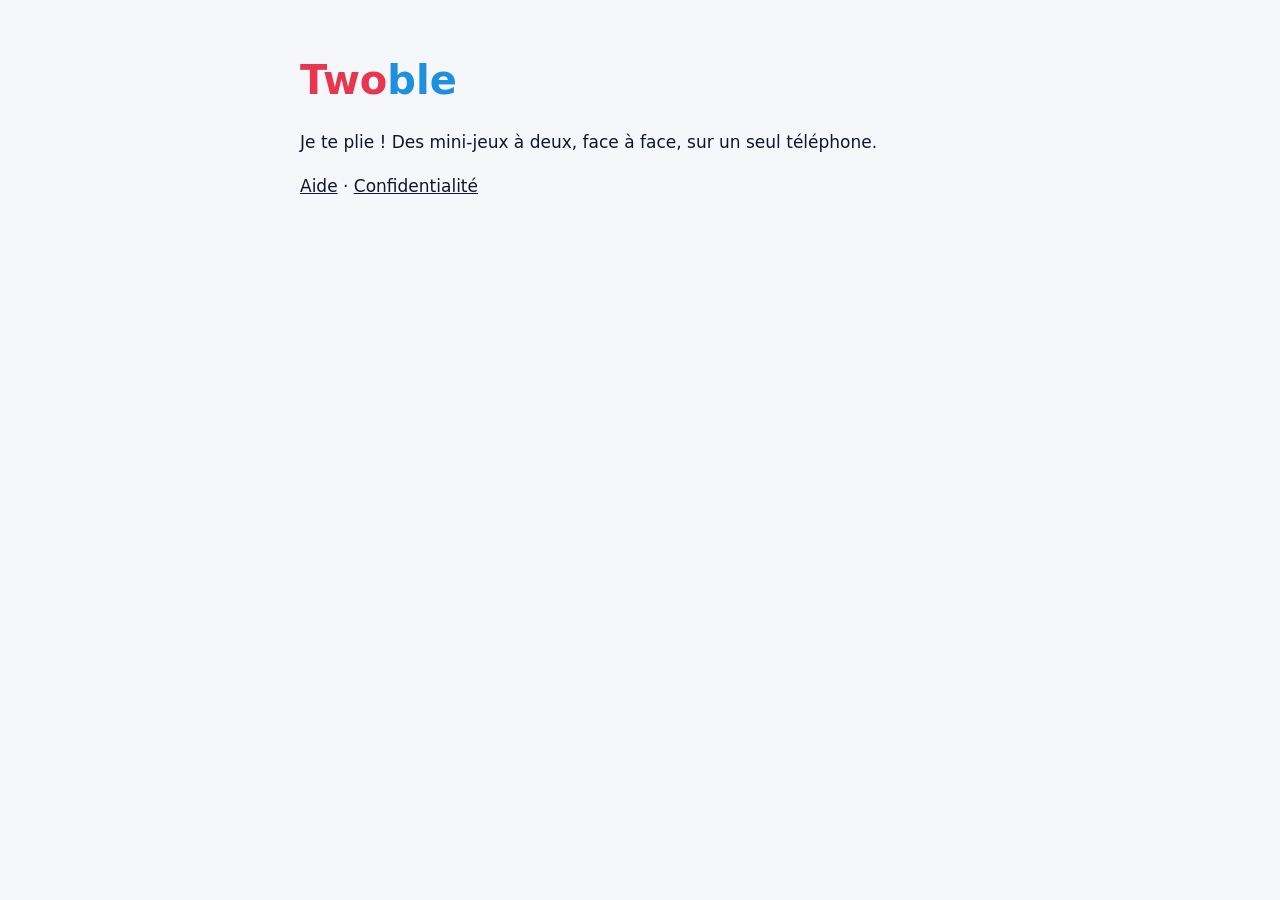
==== index.html @ 7fc754c8 "Pages publiques de Twoble : aide et confidentialité" ====
<!doctype html>
<html lang="fr">
<head>
<meta charset="utf-8">
<meta name="viewport" content="width=device-width, initial-scale=1">
<title>Twoble</title>
<style>
  :root { color-scheme: light dark; --bg: #f6f7fb; --fg: #10172c; --red: #e8364f; --cyan: #1f8fe0; }
  @media (prefers-color-scheme: dark) { :root { --bg: #0b1733; --fg: #eef3ff; --red: #ff4d6d; --cyan: #38c6ff; } }
  body { margin: 0; background: var(--bg); color: var(--fg); font: 17px/1.6 -apple-system, system-ui, sans-serif; }
  main { max-width: 680px; margin: 0 auto; padding: 48px 16px; }
  h1 { font-size: 40px; margin: 0; } h1 span:first-child { color: var(--red); } h1 span:last-child { color: var(--cyan); }
  a { color: inherit; }
</style>
</head>
<body>
<main>
  <h1><span>Two</span><span>ble</span></h1>
  <p>Je te plie ! Des mini-jeux à deux, face à face, sur un seul téléphone.</p>
  <p><a href="support.html">Aide</a> · <a href="privacy.html">Confidentialité</a></p>
</main>
</body>
</html>
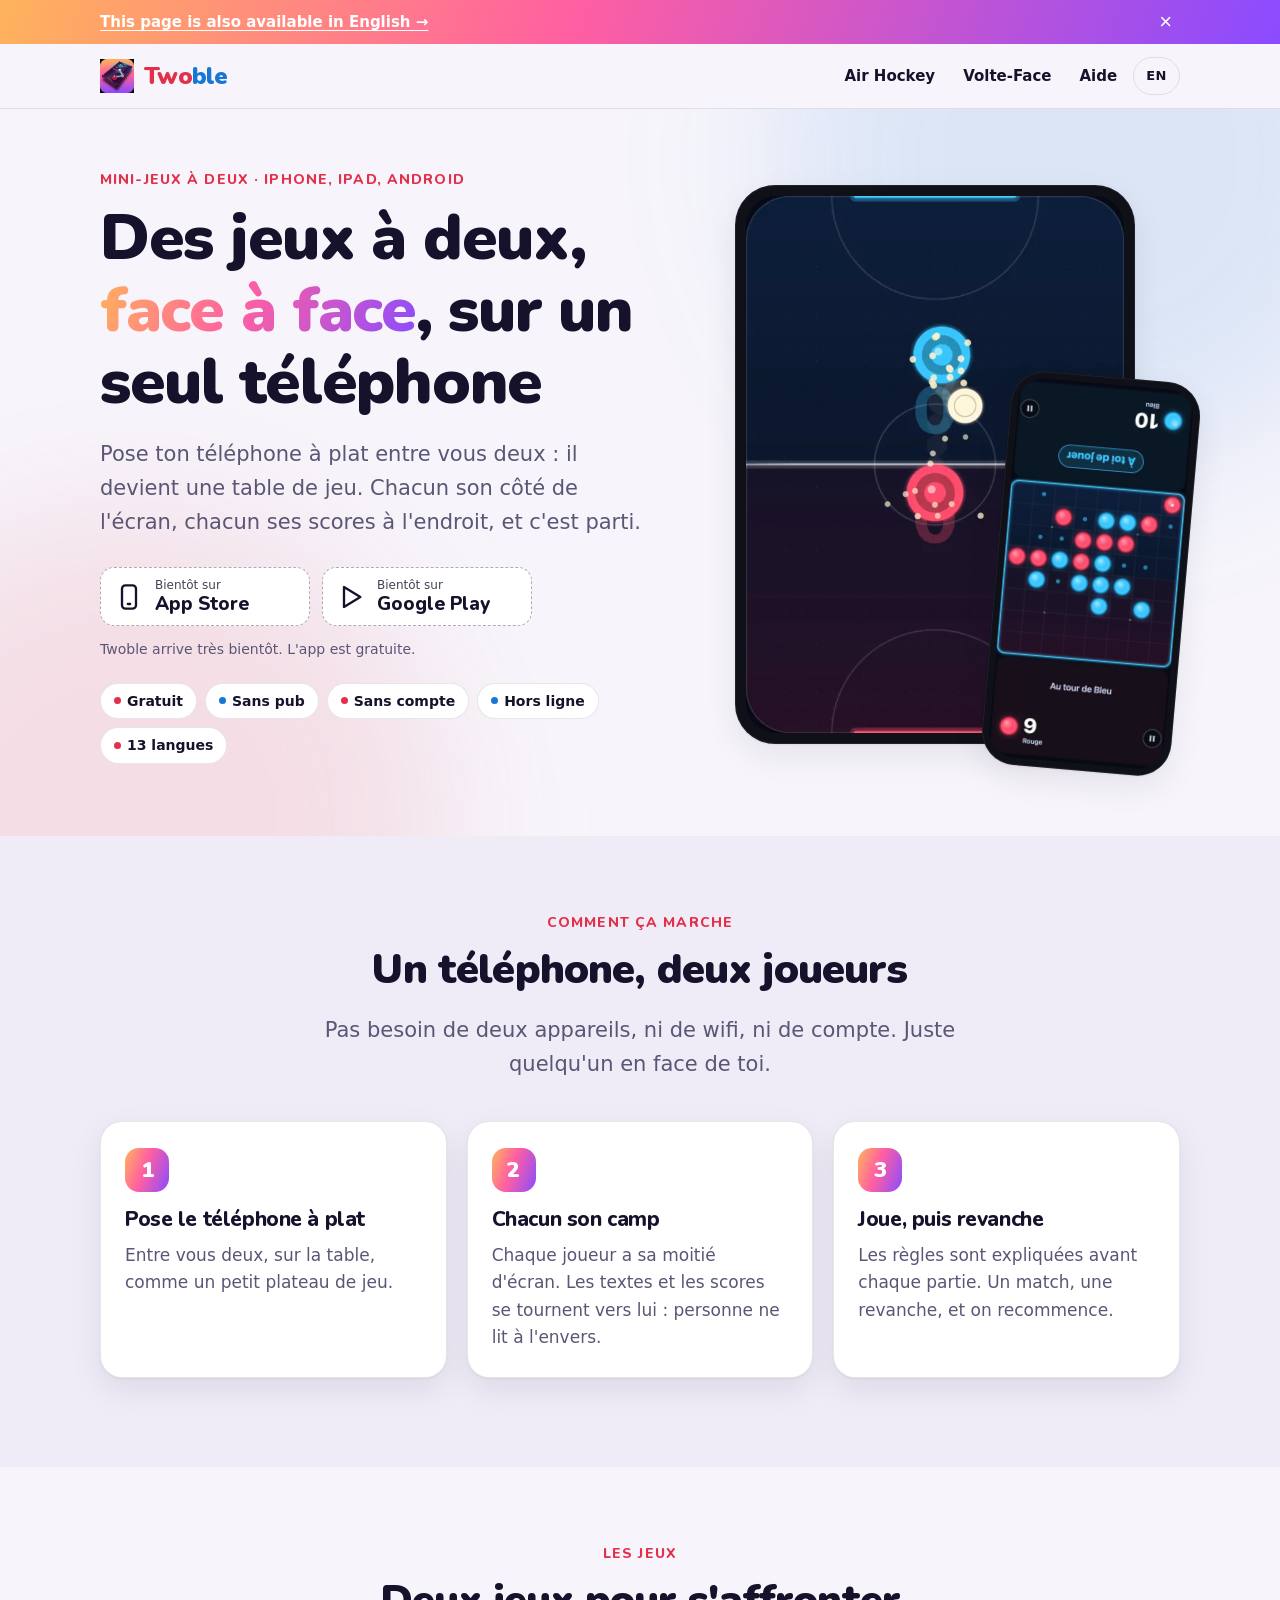
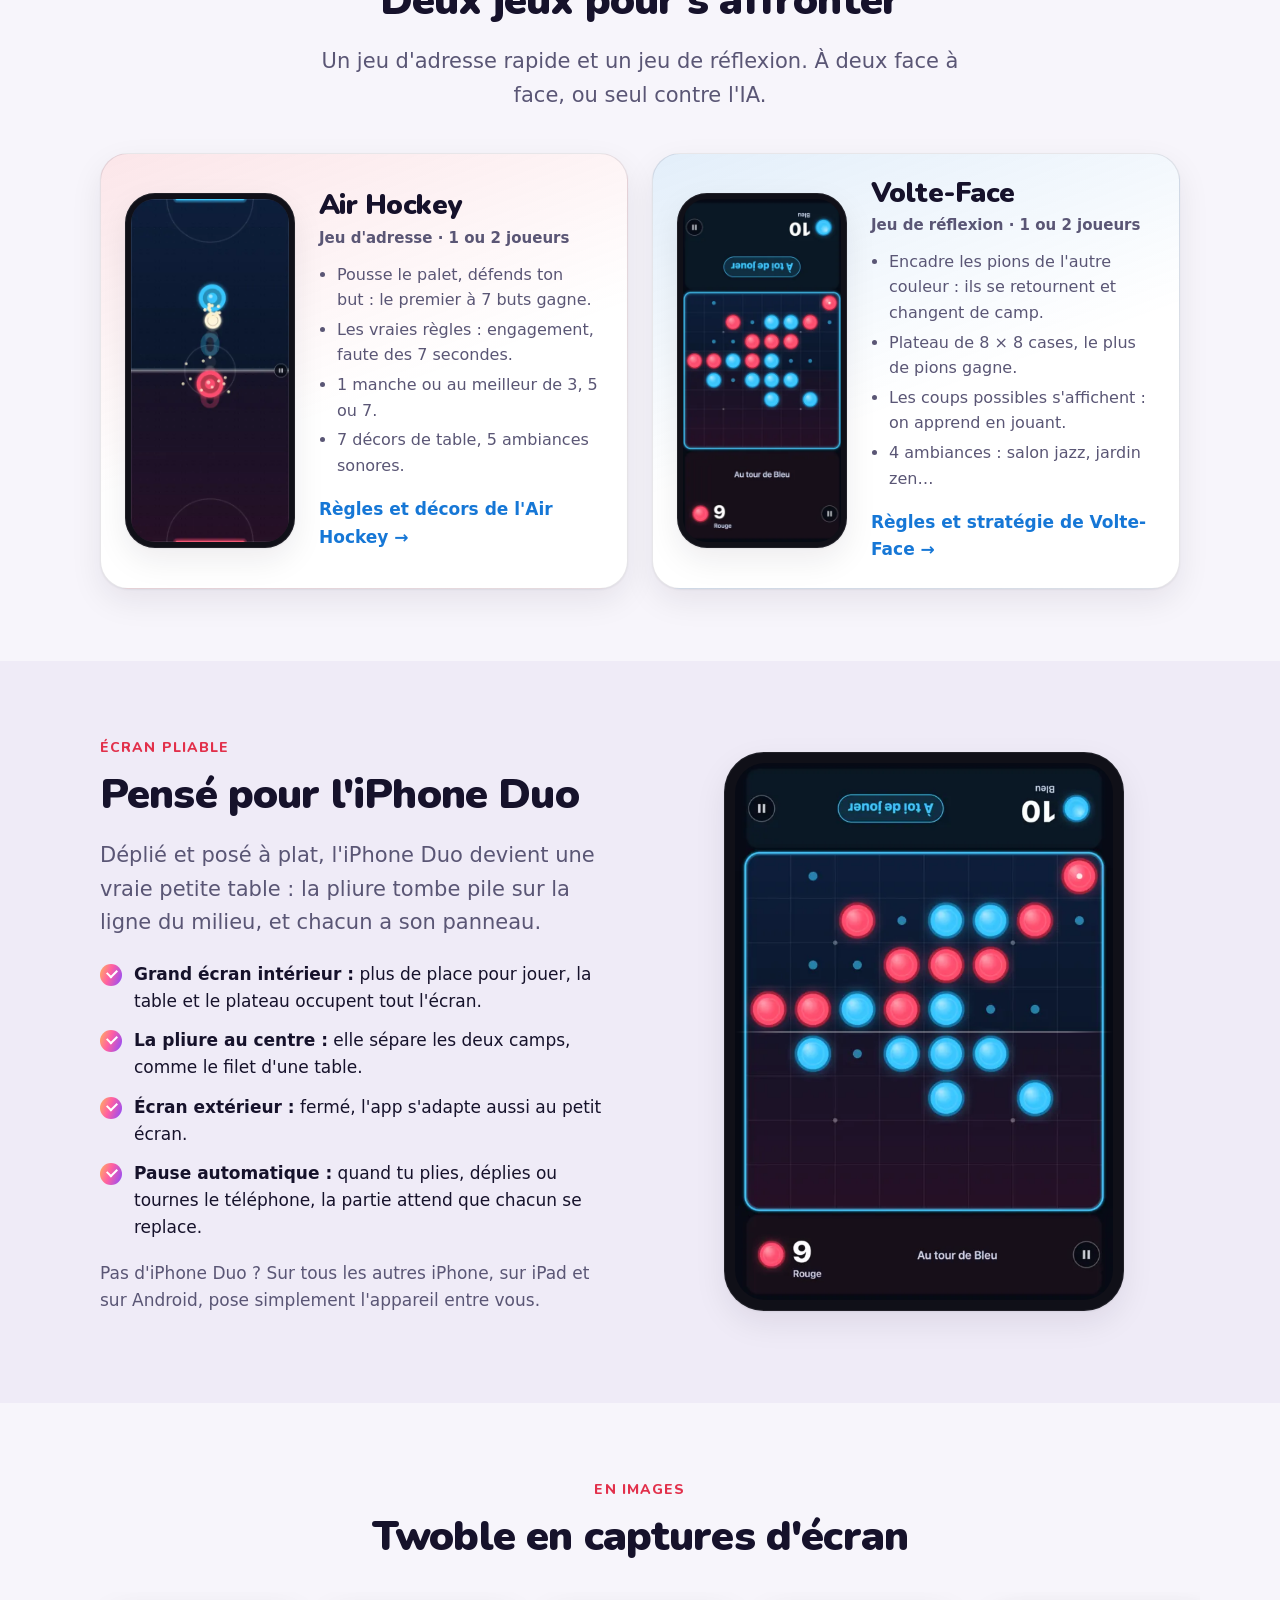
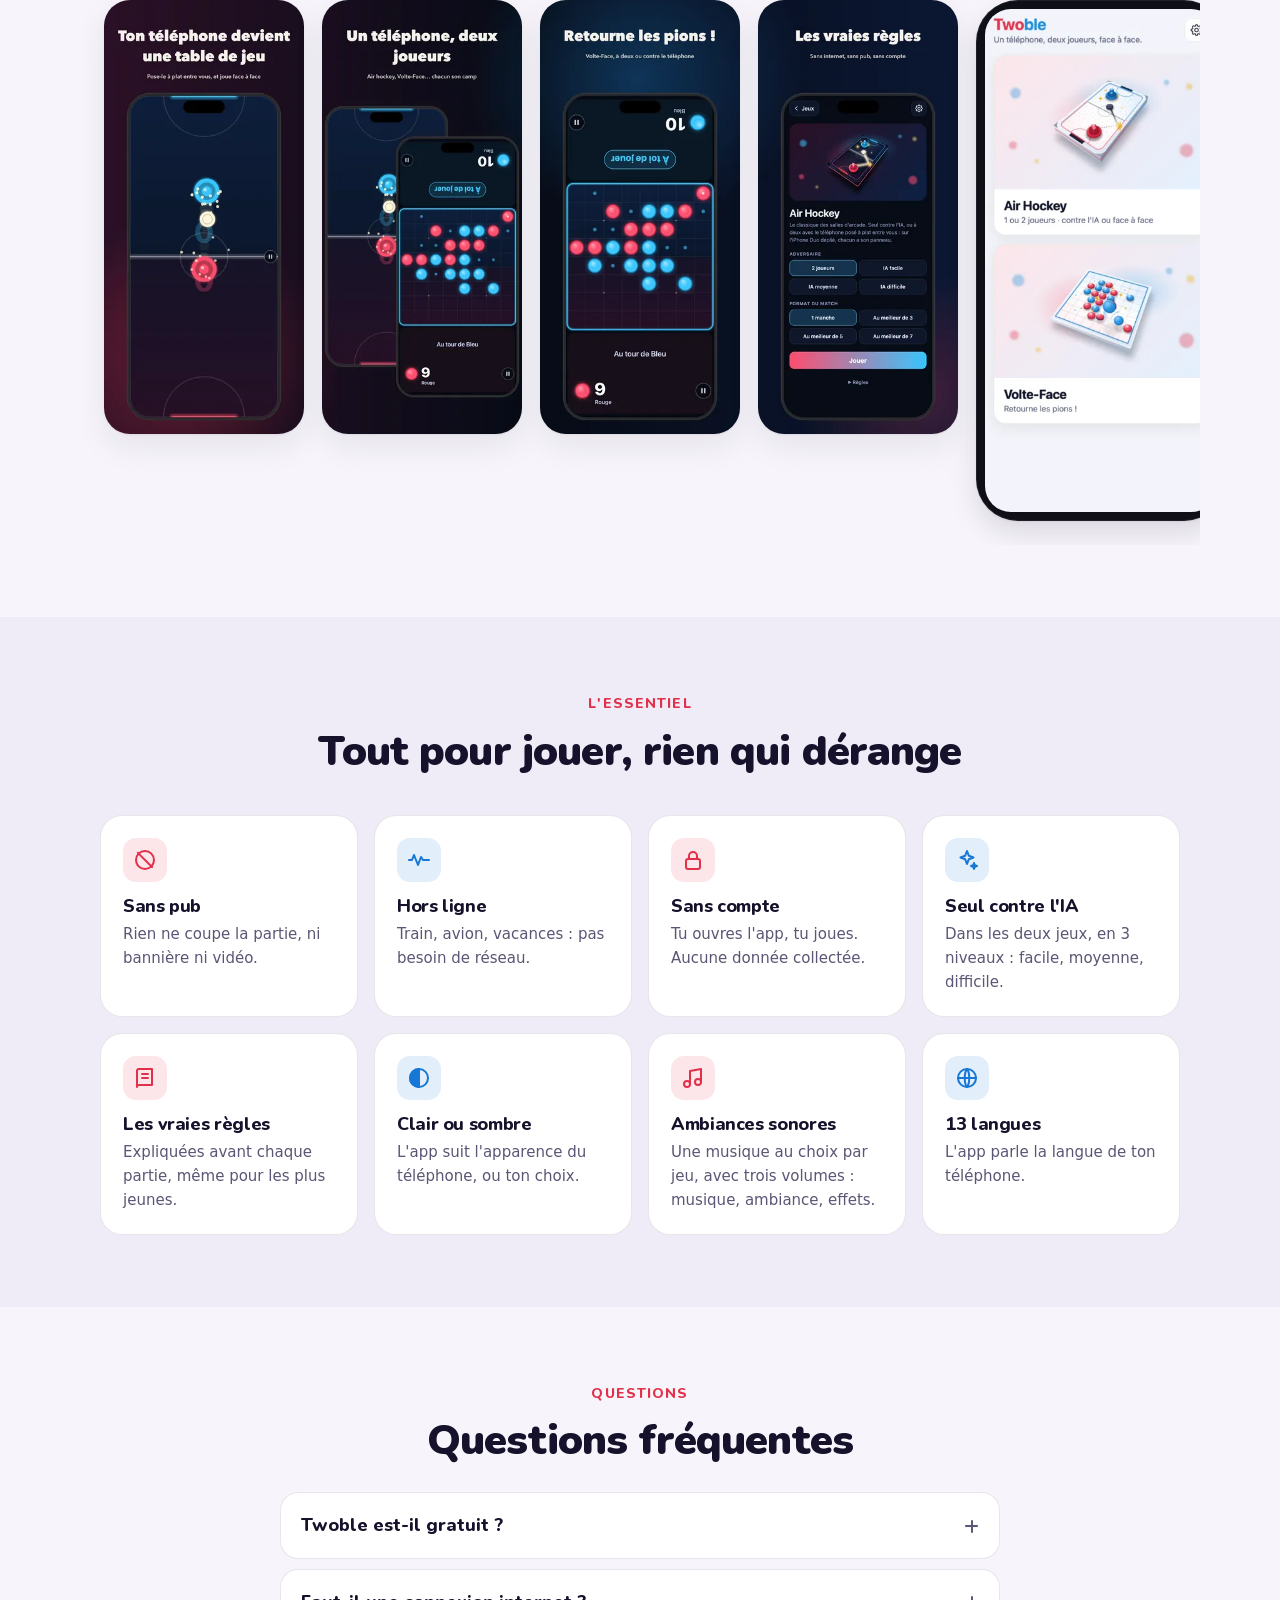
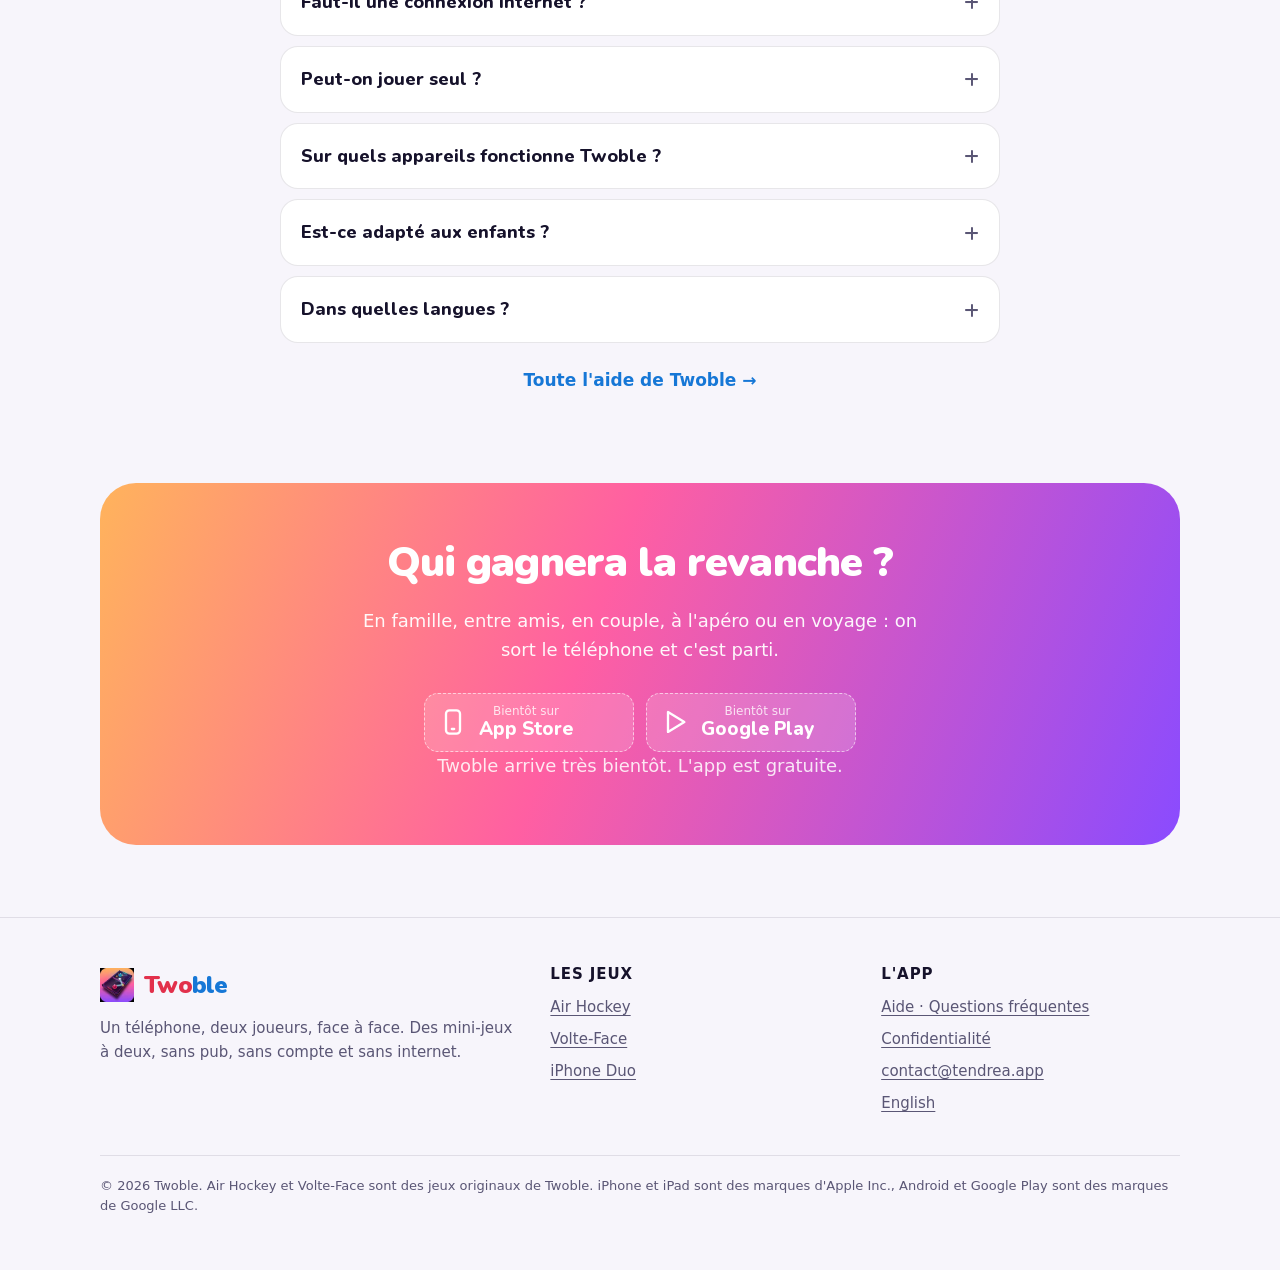
==== commit 0d8c4d0e: "Nouveau site Twoble : pages des jeux, captures, version anglaise, SEO - Accueil refait : présentatio" ====
--- a/index.html
+++ b/index.html
@@ -2,22 +2,238 @@
 <html lang="fr">
 <head>
 <meta charset="utf-8">
-<meta name="viewport" content="width=device-width, initial-scale=1">
-<title>Twoble</title>
-<style>
-  :root { color-scheme: light dark; --bg: #f6f7fb; --fg: #10172c; --red: #e8364f; --cyan: #1f8fe0; }
-  @media (prefers-color-scheme: dark) { :root { --bg: #0b1733; --fg: #eef3ff; --red: #ff4d6d; --cyan: #38c6ff; } }
-  body { margin: 0; background: var(--bg); color: var(--fg); font: 17px/1.6 -apple-system, system-ui, sans-serif; }
-  main { max-width: 680px; margin: 0 auto; padding: 48px 16px; }
-  h1 { font-size: 40px; margin: 0; } h1 span:first-child { color: var(--red); } h1 span:last-child { color: var(--cyan); }
-  a { color: inherit; }
-</style>
+<meta name="viewport" content="width=device-width, initial-scale=1, viewport-fit=cover">
+<title>Twoble : jeux à 2 joueurs sur un seul téléphone, face à face</title>
+<meta name="description" content="Ton téléphone devient une table de jeu : air hockey et Volte-Face, à deux face à face ou contre l'IA. Gratuit, sans pub, sans compte, hors ligne.">
+<link rel="canonical" href="https://me.bseb.it/twoble/">
+<link rel="alternate" hreflang="fr" href="https://me.bseb.it/twoble/">
+<link rel="alternate" hreflang="en" href="https://me.bseb.it/twoble/en/">
+<link rel="alternate" hreflang="x-default" href="https://me.bseb.it/twoble/en/">
+<meta name="robots" content="index, follow, max-image-preview:large">
+<meta name="theme-color" content="#f7f5fb" media="(prefers-color-scheme: light)">
+<meta name="theme-color" content="#090c1a" media="(prefers-color-scheme: dark)">
+<meta name="color-scheme" content="light dark">
+<meta name="apple-itunes-app" content="app-id=6828599340">
+<meta property="og:type" content="website">
+<meta property="og:site_name" content="Twoble">
+<meta property="og:title" content="Twoble : jeux à 2 joueurs sur un seul téléphone, face à face">
+<meta property="og:description" content="Ton téléphone devient une table de jeu : air hockey et Volte-Face, à deux face à face ou contre l'IA. Gratuit, sans pub, sans compte, hors ligne.">
+<meta property="og:url" content="https://me.bseb.it/twoble/">
+<meta property="og:image" content="https://me.bseb.it/twoble/assets/img/og-fr.jpg">
+<meta property="og:image:width" content="1200">
+<meta property="og:image:height" content="630">
+<meta property="og:image:alt" content="Twoble : jeux à deux, face à face, sur un seul téléphone">
+<meta property="og:locale" content="fr_FR">
+<meta property="og:locale:alternate" content="en_US">
+<meta name="twitter:card" content="summary_large_image">
+<link rel="icon" type="image/png" sizes="32x32" href="favicon.png">
+<link rel="icon" type="image/png" sizes="48x48" href="favicon-48.png">
+<link rel="apple-touch-icon" href="apple-touch-icon.png">
+<link rel="preload" href="assets/fonts/nunito-latin.woff2" as="font" type="font/woff2" crossorigin>
+<link rel="stylesheet" href="assets/site.css?v=2026-10-30">
+<script type="application/ld+json">{"@context":"https://schema.org","@graph":[{"@type":"WebSite","@id":"https://me.bseb.it/twoble/#website","name":"Twoble","url":"https://me.bseb.it/twoble/","inLanguage":["fr","en"]},{"@type":"WebPage","@id":"https://me.bseb.it/twoble/#webpage","url":"https://me.bseb.it/twoble/","name":"Twoble : jeux à 2 joueurs sur un seul téléphone, face à face","description":"Ton téléphone devient une table de jeu : air hockey et Volte-Face, à deux face à face ou contre l'IA. Gratuit, sans pub, sans compte, hors ligne.","inLanguage":"fr","isPartOf":{"@id":"https://me.bseb.it/twoble/#website"},"primaryImageOfPage":"https://me.bseb.it/twoble/assets/img/og-fr.jpg","dateModified":"2026-10-30"},{"@type":"MobileApplication","@id":"https://me.bseb.it/twoble/#app","name":"Twoble","alternateName":"Twoble : Je te plie","description":"Ton téléphone devient une table de jeu : air hockey et Volte-Face, à deux face à face ou contre l'IA. Gratuit, sans pub, sans compte, hors ligne.","url":"https://me.bseb.it/twoble/","image":"https://me.bseb.it/twoble/assets/img/og-fr.jpg","screenshot":["https://me.bseb.it/twoble/assets/img/fr-store-01-table-640.webp","https://me.bseb.it/twoble/assets/img/fr-store-02-deux-jeux-640.webp","https://me.bseb.it/twoble/assets/img/fr-store-03-volte-face-640.webp","https://me.bseb.it/twoble/assets/img/fr-store-04-regles-640.webp"],"applicationCategory":"GameApplication","applicationSubCategory":"Jeux de société, jeux à deux","operatingSystem":"iOS 15+, iPadOS 15+, Android 7+","inLanguage":["fr","en","es","pt-BR","de","it","nl","pl","tr","ja","ko","zh-Hans","zh-Hant"],"contentRating":"4+","isAccessibleForFree":true,"offers":{"@type":"Offer","price":"0","priceCurrency":"EUR"}},{"@type":"FAQPage","mainEntity":[{"@type":"Question","name":"Twoble est-il gratuit ?","acceptedAnswer":{"@type":"Answer","text":"Oui. Twoble est gratuit et sans publicité. Aucun compte n'est demandé."}},{"@type":"Question","name":"Faut-il une connexion internet ?","acceptedAnswer":{"@type":"Answer","text":"Non. Les deux jeux fonctionnent entièrement hors ligne : dans le train, en avion, en vacances ou au fond du jardin."}},{"@type":"Question","name":"Peut-on jouer seul ?","acceptedAnswer":{"@type":"Answer","text":"Oui. Air Hockey et Volte-Face se jouent aussi contre l'IA, avec trois niveaux : facile, moyenne et difficile."}},{"@type":"Question","name":"Sur quels appareils fonctionne Twoble ?","acceptedAnswer":{"@type":"Answer","text":"Sur iPhone et iPad (iOS 15 ou plus récent) et sur Android (Android 7 ou plus récent). L'app est optimisée pour l'iPhone Duo et les téléphones pliables."}},{"@type":"Question","name":"Est-ce adapté aux enfants ?","acceptedAnswer":{"@type":"Answer","text":"Oui. L'app est classée 4+, sans pub et sans collecte de données. Les règles sont expliquées simplement avant chaque partie, et les coups possibles s'affichent dans Volte-Face."}},{"@type":"Question","name":"Dans quelles langues ?","acceptedAnswer":{"@type":"Answer","text":"En 13 langues : français, anglais, espagnol, portugais (Brésil), allemand, italien, néerlandais, polonais, turc, japonais, coréen, chinois simplifié et chinois traditionnel. L'app suit la langue du téléphone."}}]}]}</script>
 </head>
 <body>
-<main>
-  <h1><span>Two</span><span>ble</span></h1>
-  <p>Je te plie ! Des mini-jeux à deux, face à face, sur un seul téléphone.</p>
-  <p><a href="support.html">Aide</a> · <a href="privacy.html">Confidentialité</a></p>
+<a class="skip" href="#main">Aller au contenu</a>
+<div class="lang-hint" id="lang-hint" lang="en"><div class="wrap"><a href="en/" hreflang="en">This page is also available in English →</a><button type="button" aria-label="Fermer">×</button></div></div>
+<header class="site-header">
+  <div class="wrap">
+    <a class="logo" href="./" aria-label="Accueil Twoble"><img src="assets/img/icon-96.webp" width="34" height="34" alt=""><span class="wordmark"><span>Two</span><span>ble</span></span></a>
+    <nav class="nav" aria-label="Navigation principale">
+      <a href="air-hockey.html">Air Hockey</a>
+      <a href="volte-face.html">Volte-Face</a>
+      <a class="hide-sm" href="support.html">Aide</a>
+      <a class="lang" href="en/" hreflang="en" lang="en" title="English">EN</a>
+    </nav>
+  </div>
+</header>
+<main id="main">
+
+<section class="hero">
+  <div class="wrap">
+    <div>
+      <span class="eyebrow">Mini-jeux à deux · iPhone, iPad, Android</span>
+      <h1>Des jeux à deux, <em>face à face</em>, sur un seul téléphone</h1>
+      <p class="lead">Pose ton téléphone à plat entre vous deux : il devient une table de jeu. Chacun son côté de l'écran, chacun ses scores à l'endroit, et c'est parti.</p>
+      <div class="stores"><span class="store soon"><svg viewBox="0 0 24 24" fill="none" stroke="currentColor" stroke-width="2" stroke-linecap="round" stroke-linejoin="round" aria-hidden="true"><rect x="6" y="2" width="12" height="20" rx="3"/><path d="M11 18h2"/></svg><span><small>Bientôt sur</small><strong>App Store</strong></span></span><span class="store soon"><svg viewBox="0 0 24 24" fill="none" stroke="currentColor" stroke-width="2" stroke-linecap="round" stroke-linejoin="round" aria-hidden="true"><path d="M6 3.5v17l14-8.5z"/></svg><span><small>Bientôt sur</small><strong>Google Play</strong></span></span></div><p class="store-note">Twoble arrive très bientôt. L'app est gratuite.</p>
+      <ul class="chips" aria-label="En bref">
+        <li>Gratuit</li><li>Sans pub</li><li>Sans compte</li><li>Hors ligne</li><li>13 langues</li>
+      </ul>
+    </div>
+    <div class="devices">
+      <div class="duo"><img src="assets/img/fr-duo-02-air-hockey-560.webp" srcset="assets/img/fr-duo-02-air-hockey-560.webp 560w, assets/img/fr-duo-02-air-hockey-1120.webp 1120w" sizes="(max-width: 900px) 78vw, 400px" width="560" height="796" alt="Partie d'air hockey sur un iPhone Duo déplié : le maillet rouge en bas, le bleu en haut, la pliure au milieu de la table" fetchpriority="high" decoding="async"></div>
+      <div class="phone "><img src="assets/img/fr-vf-play-dark-360.webp" srcset="assets/img/fr-vf-play-dark-360.webp 360w, assets/img/fr-vf-play-dark-720.webp 720w" sizes="190px" width="360" height="780" alt="Partie de Volte-Face en cours sur un téléphone : pions rouges et bleus sur un plateau de 8 × 8 cases" fetchpriority="high" decoding="async"></div>
+    </div>
+  </div>
+</section>
+
+<section class="band" id="comment-jouer">
+  <div class="wrap center">
+    <span class="eyebrow">Comment ça marche</span>
+    <h2>Un téléphone, deux joueurs</h2>
+    <p class="lead">Pas besoin de deux appareils, ni de wifi, ni de compte. Juste quelqu'un en face de toi.</p>
+    <ol class="steps" style="text-align:left">
+      <li><h3>Pose le téléphone à plat</h3><p>Entre vous deux, sur la table, comme un petit plateau de jeu.</p></li>
+      <li><h3>Chacun son camp</h3><p>Chaque joueur a sa moitié d'écran. Les textes et les scores se tournent vers lui : personne ne lit à l'envers.</p></li>
+      <li><h3>Joue, puis revanche</h3><p>Les règles sont expliquées avant chaque partie. Un match, une revanche, et on recommence.</p></li>
+    </ol>
+  </div>
+</section>
+
+<section id="jeux">
+  <div class="wrap">
+    <div class="center">
+      <span class="eyebrow">Les jeux</span>
+      <h2>Deux jeux pour s'affronter</h2>
+      <p class="lead">Un jeu d'adresse rapide et un jeu de réflexion. À deux face à face, ou seul contre l'IA.</p>
+    </div>
+    <div class="games">
+      <article class="game red">
+        <div class="phone "><img src="assets/img/ah-neon-360.webp" srcset="assets/img/ah-neon-360.webp 360w, assets/img/ah-neon-720.webp 720w" sizes="170px" width="360" height="780" alt="Table d'air hockey au décor Néon, en pleine partie" loading="lazy" decoding="async"></div>
+        <div>
+          <h3>Air Hockey</h3>
+          <p class="tag">Jeu d'adresse · 1 ou 2 joueurs</p>
+          <ul>
+            <li>Pousse le palet, défends ton but : le premier à 7 buts gagne.</li>
+            <li>Les vraies règles : engagement, faute des 7 secondes.</li>
+            <li>1 manche ou au meilleur de 3, 5 ou 7.</li>
+            <li>7 décors de table, 5 ambiances sonores.</li>
+          </ul>
+          <a class="more" href="air-hockey.html">Règles et décors de l'Air Hockey</a>
+        </div>
+      </article>
+      <article class="game blue">
+        <div class="phone "><img src="assets/img/fr-vf-play-dark-360.webp" srcset="assets/img/fr-vf-play-dark-360.webp 360w, assets/img/fr-vf-play-dark-720.webp 720w" sizes="170px" width="360" height="780" alt="Plateau de Volte-Face en milieu de partie" loading="lazy" decoding="async"></div>
+        <div>
+          <h3>Volte-Face</h3>
+          <p class="tag">Jeu de réflexion · 1 ou 2 joueurs</p>
+          <ul>
+            <li>Encadre les pions de l'autre couleur : ils se retournent et changent de camp.</li>
+            <li>Plateau de 8 × 8 cases, le plus de pions gagne.</li>
+            <li>Les coups possibles s'affichent : on apprend en jouant.</li>
+            <li>4 ambiances : salon jazz, jardin zen…</li>
+          </ul>
+          <a class="more" href="volte-face.html">Règles et stratégie de Volte-Face</a>
+        </div>
+      </article>
+    </div>
+  </div>
+</section>
+
+<section class="band" id="iphone-duo">
+  <div class="wrap split">
+    <div>
+      <span class="eyebrow">Écran pliable</span>
+      <h2>Pensé pour l'iPhone Duo</h2>
+      <p class="lead">Déplié et posé à plat, l'iPhone Duo devient une vraie petite table : la pliure tombe pile sur la ligne du milieu, et chacun a son panneau.</p>
+      <ul class="checks">
+        <li><b>Grand écran intérieur :</b> plus de place pour jouer, la table et le plateau occupent tout l'écran.</li>
+        <li><b>La pliure au centre :</b> elle sépare les deux camps, comme le filet d'une table.</li>
+        <li><b>Écran extérieur :</b> fermé, l'app s'adapte aussi au petit écran.</li>
+        <li><b>Pause automatique :</b> quand tu plies, déplies ou tournes le téléphone, la partie attend que chacun se replace.</li>
+      </ul>
+      <p class="muted" style="margin-top:18px">Pas d'iPhone Duo ? Sur tous les autres iPhone, sur iPad et sur Android, pose simplement l'appareil entre vous.</p>
+    </div>
+    <div class="pair" style="align-items:center">
+      <div class="duo"><img src="assets/img/fr-duo-03-volte-face-560.webp" srcset="assets/img/fr-duo-03-volte-face-560.webp 560w, assets/img/fr-duo-03-volte-face-1120.webp 1120w" sizes="(max-width: 900px) 70vw, 400px" width="560" height="796" alt="Volte-Face sur l'écran intérieur de l'iPhone Duo : un panneau par joueur" loading="lazy" decoding="async"></div>
+    </div>
+  </div>
+</section>
+
+<section id="captures">
+  <div class="wrap center">
+    <span class="eyebrow">En images</span>
+    <h2>Twoble en captures d'écran</h2>
+  </div>
+  <div class="gallery" tabindex="0" aria-label="Captures d'écran de Twoble">
+    <figure><img src="assets/img/fr-store-01-table-320.webp" srcset="assets/img/fr-store-01-table-320.webp 320w, assets/img/fr-store-01-table-640.webp 640w" sizes="240px" width="320" height="694" alt="Ton téléphone devient une table de jeu : partie d'air hockey" loading="lazy" decoding="async"></figure>
+    <figure><img src="assets/img/fr-store-02-deux-jeux-320.webp" srcset="assets/img/fr-store-02-deux-jeux-320.webp 320w, assets/img/fr-store-02-deux-jeux-640.webp 640w" sizes="240px" width="320" height="694" alt="Un téléphone, deux joueurs : Air Hockey et Volte-Face" loading="lazy" decoding="async"></figure>
+    <figure><img src="assets/img/fr-store-03-volte-face-320.webp" srcset="assets/img/fr-store-03-volte-face-320.webp 320w, assets/img/fr-store-03-volte-face-640.webp 640w" sizes="240px" width="320" height="694" alt="Retourne les pions : Volte-Face à deux ou contre le téléphone" loading="lazy" decoding="async"></figure>
+    <figure><img src="assets/img/fr-store-04-regles-320.webp" srcset="assets/img/fr-store-04-regles-320.webp 320w, assets/img/fr-store-04-regles-640.webp 640w" sizes="240px" width="320" height="694" alt="Les vraies règles, sans internet, sans pub, sans compte" loading="lazy" decoding="async"></figure>
+    <figure><div class="phone "><img src="assets/img/fr-hub-light-360.webp" srcset="assets/img/fr-hub-light-360.webp 360w, assets/img/fr-hub-light-720.webp 720w" sizes="240px" width="360" height="780" alt="L'accueil de Twoble en mode clair" loading="lazy" decoding="async"></div></figure>
+  </div>
+</section>
+
+<section class="band">
+  <div class="wrap">
+    <div class="center">
+      <span class="eyebrow">L'essentiel</span>
+      <h2>Tout pour jouer, rien qui dérange</h2>
+    </div>
+    <div class="features">
+      <div class="feature"><div class="ico"><svg viewBox="0 0 24 24" fill="none" stroke="currentColor" stroke-width="2" stroke-linecap="round" stroke-linejoin="round" aria-hidden="true"><path d="M4.9 4.9l14.2 14.2"/><circle cx="12" cy="12" r="9"/></svg></div><h3>Sans pub</h3><p>Rien ne coupe la partie, ni bannière ni vidéo.</p></div>
+      <div class="feature"><div class="ico"><svg viewBox="0 0 24 24" fill="none" stroke="currentColor" stroke-width="2" stroke-linecap="round" stroke-linejoin="round" aria-hidden="true"><path d="M2 12h3l2-5 4 10 3-8 2 3h6"/></svg></div><h3>Hors ligne</h3><p>Train, avion, vacances : pas besoin de réseau.</p></div>
+      <div class="feature"><div class="ico"><svg viewBox="0 0 24 24" fill="none" stroke="currentColor" stroke-width="2" stroke-linecap="round" stroke-linejoin="round" aria-hidden="true"><rect x="5" y="11" width="14" height="10" rx="2"/><path d="M8 11V8a4 4 0 0 1 8 0v3"/></svg></div><h3>Sans compte</h3><p>Tu ouvres l'app, tu joues. Aucune donnée collectée.</p></div>
+      <div class="feature"><div class="ico"><svg viewBox="0 0 24 24" fill="none" stroke="currentColor" stroke-width="2" stroke-linecap="round" stroke-linejoin="round" aria-hidden="true"><path d="M12 3l1.8 4.7L18.5 9.5l-4.7 1.8L12 16l-1.8-4.7L5.5 9.5l4.7-1.8z"/><path d="M19 15l.8 2.2L22 18l-2.2.8L19 21l-.8-2.2L16 18l2.2-.8z"/></svg></div><h3>Seul contre l'IA</h3><p>Dans les deux jeux, en 3 niveaux : facile, moyenne, difficile.</p></div>
+      <div class="feature"><div class="ico"><svg viewBox="0 0 24 24" fill="none" stroke="currentColor" stroke-width="2" stroke-linecap="round" stroke-linejoin="round" aria-hidden="true"><path d="M4 5a2 2 0 0 1 2-2h13v16H6a2 2 0 0 0-2 2z"/><path d="M4 19V5M9 8h6M9 12h6"/></svg></div><h3>Les vraies règles</h3><p>Expliquées avant chaque partie, même pour les plus jeunes.</p></div>
+      <div class="feature"><div class="ico"><svg viewBox="0 0 24 24" fill="none" stroke="currentColor" stroke-width="2" stroke-linecap="round" stroke-linejoin="round" aria-hidden="true"><circle cx="12" cy="12" r="9"/><path d="M12 3a9 9 0 0 0 0 18z" fill="currentColor"/></svg></div><h3>Clair ou sombre</h3><p>L'app suit l'apparence du téléphone, ou ton choix.</p></div>
+      <div class="feature"><div class="ico"><svg viewBox="0 0 24 24" fill="none" stroke="currentColor" stroke-width="2" stroke-linecap="round" stroke-linejoin="round" aria-hidden="true"><path d="M9 18V5l11-2v13"/><circle cx="6" cy="18" r="3"/><circle cx="17" cy="16" r="3"/></svg></div><h3>Ambiances sonores</h3><p>Une musique au choix par jeu, avec trois volumes : musique, ambiance, effets.</p></div>
+      <div class="feature"><div class="ico"><svg viewBox="0 0 24 24" fill="none" stroke="currentColor" stroke-width="2" stroke-linecap="round" stroke-linejoin="round" aria-hidden="true"><circle cx="12" cy="12" r="9"/><path d="M3 12h18M12 3c3 3.5 3 14.5 0 18M12 3c-3 3.5-3 14.5 0 18"/></svg></div><h3>13 langues</h3><p>L'app parle la langue de ton téléphone.</p></div>
+    </div>
+  </div>
+</section>
+
+<section id="faq">
+  <div class="wrap narrow">
+    <div class="center">
+      <span class="eyebrow">Questions</span>
+      <h2>Questions fréquentes</h2>
+    </div>
+    <div class="faq"><details><summary>Twoble est-il gratuit ?</summary><div><p>Oui. Twoble est gratuit et sans publicité. Aucun compte n'est demandé.</p></div></details><details><summary>Faut-il une connexion internet ?</summary><div><p>Non. Les deux jeux fonctionnent entièrement hors ligne : dans le train, en avion, en vacances ou au fond du jardin.</p></div></details><details><summary>Peut-on jouer seul ?</summary><div><p>Oui. Air Hockey et Volte-Face se jouent aussi contre l'IA, avec trois niveaux : facile, moyenne et difficile.</p></div></details><details><summary>Sur quels appareils fonctionne Twoble ?</summary><div><p>Sur iPhone et iPad (iOS 15 ou plus récent) et sur Android (Android 7 ou plus récent). L'app est optimisée pour l'iPhone Duo et les téléphones pliables.</p></div></details><details><summary>Est-ce adapté aux enfants ?</summary><div><p>Oui. L'app est classée 4+, sans pub et sans collecte de données. Les règles sont expliquées simplement avant chaque partie, et les coups possibles s'affichent dans Volte-Face.</p></div></details><details><summary>Dans quelles langues ?</summary><div><p>En 13 langues : français, anglais, espagnol, portugais (Brésil), allemand, italien, néerlandais, polonais, turc, japonais, coréen, chinois simplifié et chinois traditionnel. L'app suit la langue du téléphone.</p></div></details></div>
+    <p class="center" style="margin-top:24px"><a class="more" href="support.html">Toute l'aide de Twoble</a></p>
+  </div>
+</section>
+
+<section style="padding-top:0">
+  <div class="wrap">
+    <div class="cta">
+      <h2>Qui gagnera la revanche ?</h2>
+      <p>En famille, entre amis, en couple, à l'apéro ou en voyage : on sort le téléphone et c'est parti.</p>
+      <div class="stores"><span class="store soon"><svg viewBox="0 0 24 24" fill="none" stroke="currentColor" stroke-width="2" stroke-linecap="round" stroke-linejoin="round" aria-hidden="true"><rect x="6" y="2" width="12" height="20" rx="3"/><path d="M11 18h2"/></svg><span><small>Bientôt sur</small><strong>App Store</strong></span></span><span class="store soon"><svg viewBox="0 0 24 24" fill="none" stroke="currentColor" stroke-width="2" stroke-linecap="round" stroke-linejoin="round" aria-hidden="true"><path d="M6 3.5v17l14-8.5z"/></svg><span><small>Bientôt sur</small><strong>Google Play</strong></span></span></div><p class="store-note">Twoble arrive très bientôt. L'app est gratuite.</p>
+    </div>
+  </div>
+</section>
 </main>
+<footer class="site-footer">
+  <div class="wrap">
+    <div class="about">
+      <a class="logo" href="./" aria-label="Accueil Twoble"><img src="assets/img/icon-96.webp" width="34" height="34" alt="" loading="lazy"><span class="wordmark"><span>Two</span><span>ble</span></span></a>
+      <p style="margin-top:12px">Un téléphone, deux joueurs, face à face. Des mini-jeux à deux, sans pub, sans compte et sans internet.</p>
+    </div>
+    <div>
+      <h2>Les jeux</h2>
+      <ul>
+        <li><a href="air-hockey.html">Air Hockey</a></li>
+        <li><a href="volte-face.html">Volte-Face</a></li>
+        <li><a href="./#iphone-duo">iPhone Duo</a></li>
+      </ul>
+    </div>
+    <div>
+      <h2>L'app</h2>
+      <ul>
+        <li><a href="support.html">Aide · Questions fréquentes</a></li>
+        <li><a href="privacy.html">Confidentialité</a></li>
+        <li><a href="mailto:contact@tendrea.app">contact@tendrea.app</a></li>
+        <li><a href="en/" hreflang="en" lang="en">English</a></li>
+      </ul>
+    </div>
+    <p class="legal">© 2026 Twoble. Air Hockey et Volte-Face sont des jeux originaux de Twoble. iPhone et iPad sont des marques d'Apple Inc., Android et Google Play sont des marques de Google LLC.</p>
+  </div>
+</footer>
+<script>
+(function () {
+  var key = 'twoble-lang-hint', el = document.getElementById('lang-hint');
+  try { if (localStorage.getItem(key)) return; } catch (e) {}
+  var langs = navigator.languages && navigator.languages.length ? navigator.languages : [navigator.language || ''];
+  var fr = function (l) { return String(l).toLowerCase().indexOf('fr') === 0; };
+  var show = document.documentElement.lang === 'fr' ? !langs.some(fr) : fr(langs[0]);
+  if (!show) return;
+  el.className += ' show';
+  el.querySelector('button').onclick = function () {
+    el.className = 'lang-hint';
+    try { localStorage.setItem(key, '1'); } catch (e) {}
+  };
+})();
+</script>
 </body>
 </html>
--- a/assets/site.css
+++ b/assets/site.css
@@ -0,0 +1,327 @@
+/* Twoble website: one stylesheet for every page, light and dark. */
+@font-face {
+  font-family: "Nunito";
+  src: url("fonts/nunito-latin.woff2") format("woff2");
+  font-weight: 600 900;
+  font-display: swap;
+  unicode-range: U+0000-00FF, U+0131, U+0152-0153, U+02BB-02BC, U+02C6, U+02DA, U+02DC, U+0304, U+0308, U+0329, U+2000-206F, U+20AC, U+2122, U+2191, U+2193, U+2212, U+2215, U+FEFF, U+FFFD;
+}
+
+:root {
+  color-scheme: light dark;
+  --bg: #f7f5fb;
+  --bg-2: #efebf7;
+  --surface: #ffffff;
+  --fg: #16122b;
+  --muted: #5a5675;
+  --line: rgba(22, 18, 43, .1);
+  --red: #e2304b;
+  --blue: #1677d6;
+  --red-soft: rgba(226, 48, 75, .12);
+  --blue-soft: rgba(22, 119, 214, .12);
+  --sunset: linear-gradient(110deg, #ffb35c 0%, #ff5fa2 45%, #8a4bff 100%);
+  --shadow: 0 1px 2px rgba(22, 18, 43, .06), 0 12px 32px rgba(22, 18, 43, .08);
+  --device: #101018;
+  --radius: 22px;
+  --display: ui-rounded, "SF Pro Rounded", "Nunito", system-ui, sans-serif;
+  --text: system-ui, -apple-system, "Segoe UI", Roboto, "Helvetica Neue", Arial, sans-serif;
+}
+@media (prefers-color-scheme: dark) {
+  :root {
+    --bg: #090c1a;
+    --bg-2: #0e1328;
+    --surface: #121834;
+    --fg: #eef1ff;
+    --muted: #9ba4c9;
+    --line: rgba(255, 255, 255, .09);
+    --red: #ff4d6d;
+    --blue: #38c6ff;
+    --red-soft: rgba(255, 77, 109, .14);
+    --blue-soft: rgba(56, 198, 255, .13);
+    --shadow: 0 1px 2px rgba(0, 0, 0, .4), 0 16px 40px rgba(0, 0, 0, .35);
+    --device: #05060c;
+  }
+}
+
+* { box-sizing: border-box; }
+html { -webkit-text-size-adjust: 100%; scroll-padding-top: 80px; }
+@media (prefers-reduced-motion: no-preference) { html { scroll-behavior: smooth; } }
+body { margin: 0; background: var(--bg); color: var(--fg); font: 17px/1.6 var(--text); overflow-x: hidden; }
+img { max-width: 100%; height: auto; display: block; }
+a { color: var(--blue); text-underline-offset: 3px; }
+a:hover { text-decoration-thickness: 2px; }
+:focus-visible { outline: 3px solid var(--blue); outline-offset: 3px; border-radius: 6px; }
+h1, h2, h3 { font-family: var(--display); line-height: 1.12; letter-spacing: -.02em; margin: 0 0 .5em; text-wrap: balance; }
+h1 { font-size: clamp(36px, 6.2vw, 64px); font-weight: 900; }
+h2 { font-size: clamp(28px, 4vw, 42px); font-weight: 900; }
+h3 { font-size: 21px; font-weight: 800; }
+p { margin: 0 0 1em; }
+b, strong { font-weight: 700; }
+.wrap { width: 100%; max-width: 1120px; margin: 0 auto; padding: 0 20px; }
+.narrow { max-width: 760px; }
+.muted { color: var(--muted); }
+.skip { position: absolute; left: -999px; top: 8px; background: var(--surface); padding: 8px 14px; border-radius: 10px; z-index: 50; }
+.skip:focus { left: 8px; }
+
+/* Header */
+.site-header { position: sticky; top: 0; z-index: 20; background: color-mix(in srgb, var(--bg) 82%, transparent);
+  -webkit-backdrop-filter: saturate(1.6) blur(14px); backdrop-filter: saturate(1.6) blur(14px); border-bottom: 1px solid var(--line); }
+.site-header .wrap { display: flex; align-items: center; gap: 16px; height: 64px; }
+.logo { display: flex; align-items: center; gap: 10px; text-decoration: none; color: var(--fg); margin-right: auto; }
+.logo img { width: 34px; height: 34px; }
+.wordmark { font-family: var(--display); font-weight: 900; font-size: 24px; letter-spacing: -.03em; }
+.wordmark span:first-child { color: var(--red); }
+.wordmark span:last-child { color: var(--blue); }
+.nav { display: flex; align-items: center; gap: 4px; }
+.nav a { color: var(--fg); text-decoration: none; font-weight: 600; font-size: 15px; padding: 8px 12px; border-radius: 99px; white-space: nowrap; }
+.nav a:hover, .nav a[aria-current="page"] { background: var(--bg-2); }
+.nav .lang { border: 1px solid var(--line); font-size: 13px; letter-spacing: .04em; }
+@media (max-width: 760px) {
+  .nav .hide-sm { display: none; }
+  .nav a { padding: 8px 9px; }
+}
+@media (max-width: 420px) {
+  .wrap { padding: 0 16px; }
+  .site-header .wrap { gap: 8px; }
+  .logo { gap: 8px; }
+  .logo img { width: 30px; height: 30px; }
+  .wordmark { font-size: 21px; }
+  .nav { gap: 2px; }
+  .nav a { font-size: 14px; padding: 6px 7px; }
+}
+
+/* Language suggestion */
+.lang-hint { display: none; background: var(--sunset); color: #fff; font-weight: 600; font-size: 15px; }
+.lang-hint.show { display: block; }
+.lang-hint .wrap { display: flex; align-items: center; gap: 12px; min-height: 44px; }
+.lang-hint a { color: #fff; margin-right: auto; }
+.lang-hint button { background: none; border: 0; color: #fff; font-size: 22px; line-height: 1; cursor: pointer; padding: 4px 8px; }
+
+/* Sections */
+section { padding: 72px 0; }
+.eyebrow { display: inline-block; font-family: var(--display); font-weight: 800; font-size: 14px; letter-spacing: .08em;
+  text-transform: uppercase; color: var(--red); margin-bottom: 12px; }
+.lead { font-size: clamp(18px, 2.2vw, 21px); color: var(--muted); max-width: 640px; }
+.center { text-align: center; }
+.center .lead { margin-left: auto; margin-right: auto; }
+.band { background: var(--bg-2); }
+
+/* Hero */
+.hero { position: relative; padding: 56px 0 72px; overflow: hidden; isolation: isolate; }
+.hero::before, .hero::after { content: ""; position: absolute; z-index: -1; width: 620px; height: 620px; border-radius: 50%; filter: blur(80px); opacity: .55; }
+.hero::before { background: var(--blue-soft); top: -260px; right: -120px; opacity: 1; }
+.hero::after { background: var(--red-soft); bottom: -300px; left: -180px; opacity: 1; }
+.hero .wrap { display: grid; grid-template-columns: 1.05fr .95fr; gap: 48px; align-items: center; }
+.hero .wrap > *, .split > * { min-width: 0; }
+.hero h1 { margin-bottom: 20px; }
+.hero h1 em { font-style: normal; background: var(--sunset); -webkit-background-clip: text; background-clip: text; color: transparent; }
+@media (max-width: 900px) {
+  .hero { padding-top: 36px; }
+  .hero .wrap { grid-template-columns: 1fr; gap: 40px; }
+}
+
+.chips { display: flex; flex-wrap: wrap; gap: 8px; margin: 22px 0 0; padding: 0; list-style: none; }
+.chips li { display: inline-flex; align-items: center; gap: 6px; padding: 6px 13px; border-radius: 99px; background: var(--surface);
+  border: 1px solid var(--line); font-size: 14px; font-weight: 600; }
+.chips li::before { content: ""; width: 7px; height: 7px; border-radius: 50%; background: var(--blue); }
+.chips li:nth-child(odd)::before { background: var(--red); }
+
+/* Store buttons */
+.stores { display: flex; flex-wrap: wrap; gap: 12px; margin-top: 28px; }
+.store { display: inline-flex; align-items: center; gap: 12px; padding: 10px 20px 10px 14px; border-radius: 14px; text-decoration: none;
+  background: var(--fg); color: var(--bg); flex: 0 1 210px; min-width: 0; }
+.store svg { width: 28px; height: 28px; flex: none; }
+.store small { display: block; font-size: 12px; opacity: .8; line-height: 1.2; }
+.store strong { display: block; font-family: var(--display); font-size: 19px; font-weight: 800; line-height: 1.2; }
+.store.soon { background: var(--surface); color: var(--fg); border: 1.5px dashed color-mix(in srgb, var(--fg) 35%, transparent); }
+.store-note { font-size: 14px; color: var(--muted); margin: 12px 0 0; }
+@media (max-width: 520px) {
+  .stores { gap: 10px; }
+  .store { flex: 1 1 0; gap: 10px; padding: 9px 12px; }
+  .store svg { width: 24px; height: 24px; }
+  .store strong { font-size: 17px; }
+}
+
+/* Devices */
+.devices { position: relative; display: flex; justify-content: center; align-items: center; min-height: 420px; }
+.phone { position: relative; width: 250px; padding: 9px; border-radius: 42px; background: var(--device); box-shadow: var(--shadow), 0 0 0 1px rgba(255, 255, 255, .07) inset; flex: none; }
+.phone img { border-radius: 33px; width: 100%; aspect-ratio: 430 / 932; object-fit: cover; }
+.phone.sm { width: 200px; border-radius: 36px; padding: 7px; }
+.phone.sm img { border-radius: 29px; }
+.duo { position: relative; width: min(400px, 100%); padding: 11px; border-radius: 40px; background: var(--device); box-shadow: var(--shadow), 0 0 0 1px rgba(255, 255, 255, .07) inset; flex: none; }
+.duo img { border-radius: 30px; width: 100%; aspect-ratio: 669 / 951; object-fit: cover; }
+.duo::after { content: ""; position: absolute; left: 11px; right: 11px; top: 50%; height: 2px; transform: translateY(-1px);
+  background: linear-gradient(90deg, transparent, rgba(255, 255, 255, .28) 12%, rgba(255, 255, 255, .28) 88%, transparent); pointer-events: none; }
+.duo.outer { width: 230px; border-radius: 36px; padding: 9px; }
+.duo.outer img { aspect-ratio: 466 / 678; border-radius: 28px; }
+.duo.outer::after { display: none; }
+.hero .devices .duo { width: min(400px, 78vw); }
+.hero .devices .phone { position: absolute; right: -6px; bottom: -28px; width: min(190px, 36vw); padding: 7px; border-radius: 34px; transform: rotate(5deg); }
+.hero .devices .phone img { border-radius: 27px; }
+@media (max-width: 900px) { .hero .devices .phone { right: 0; } }
+.pair { display: flex; gap: 20px; justify-content: center; align-items: flex-start; }
+.pair .phone { width: min(250px, calc(50% - 10px)); }
+.pair .phone:only-child { width: min(280px, 70%); }
+.pair .phone:nth-child(2) { margin-top: 40px; }
+@media (max-width: 600px) {
+  .pair .phone { width: calc(50% - 10px); padding: 6px; border-radius: 30px; }
+  .pair .phone img { border-radius: 24px; }
+  .pair .phone:nth-child(2) { margin-top: 28px; }
+}
+figure { margin: 0; }
+figcaption { font-size: 14px; color: var(--muted); text-align: center; margin-top: 12px; }
+
+/* Steps */
+.steps { display: grid; grid-template-columns: repeat(3, 1fr); gap: 20px; counter-reset: step; margin-top: 40px; padding: 0; list-style: none; }
+.steps li { background: var(--surface); border: 1px solid var(--line); border-radius: var(--radius); padding: 26px 24px; box-shadow: var(--shadow); counter-increment: step; }
+.steps li::before { content: counter(step); display: grid; place-items: center; width: 44px; height: 44px; border-radius: 14px; margin-bottom: 16px;
+  font-family: var(--display); font-weight: 900; font-size: 22px; color: #fff; background: var(--sunset); }
+.steps p { margin: 0; color: var(--muted); }
+@media (max-width: 820px) { .steps { grid-template-columns: 1fr; } }
+
+/* Game cards */
+.games { display: grid; grid-template-columns: 1fr 1fr; gap: 24px; margin-top: 40px; }
+.game { display: grid; grid-template-columns: 170px 1fr; gap: 24px; align-items: center; background: var(--surface); border: 1px solid var(--line);
+  border-radius: 28px; padding: 24px; box-shadow: var(--shadow); position: relative; overflow: hidden; }
+.game.red { background: linear-gradient(160deg, var(--red-soft), transparent 55%), var(--surface); }
+.game.blue { background: linear-gradient(160deg, var(--blue-soft), transparent 55%), var(--surface); }
+.game .phone { width: 170px; padding: 6px; border-radius: 30px; }
+.game .phone img { border-radius: 24px; }
+.game h3 { font-size: 28px; font-weight: 900; margin-bottom: 4px; }
+.game .tag { font-weight: 700; color: var(--muted); font-size: 15px; margin-bottom: 12px; }
+.game ul { margin: 0 0 18px; padding-left: 18px; color: var(--muted); font-size: 16px; }
+.game ul li { margin-bottom: 4px; }
+.more { font-weight: 700; text-decoration: none; }
+.more::after { content: " →"; }
+.game .more::before { content: ""; position: absolute; inset: 0; }
+@media (max-width: 960px) { .games { grid-template-columns: 1fr; } }
+@media (max-width: 520px) {
+  .game { grid-template-columns: 1fr; }
+  .game .phone { width: 150px; margin: 0 auto; }
+}
+
+/* Split feature (text + image) */
+.split { display: grid; grid-template-columns: 1fr 1fr; gap: 56px; align-items: center; }
+.split.flip > :first-child { order: 2; }
+@media (max-width: 900px) { .split { grid-template-columns: 1fr; gap: 40px; } .split.flip > :first-child { order: 0; } }
+.checks { list-style: none; padding: 0; margin: 20px 0 0; }
+.checks li { position: relative; padding-left: 34px; margin-bottom: 12px; }
+.checks li::before { content: ""; position: absolute; left: 0; top: 3px; width: 22px; height: 22px; border-radius: 50%; background: var(--sunset); }
+.checks li::after { content: ""; position: absolute; left: 7px; top: 8px; width: 8px; height: 5px; border: solid #fff; border-width: 0 0 2.5px 2.5px; transform: rotate(-45deg); }
+
+/* Features grid */
+.features { display: grid; grid-template-columns: repeat(4, 1fr); gap: 16px; margin-top: 40px; }
+.feature { background: var(--surface); border: 1px solid var(--line); border-radius: var(--radius); padding: 22px; }
+.feature .ico { width: 44px; height: 44px; border-radius: 13px; display: grid; place-items: center; margin-bottom: 14px; background: var(--blue-soft); color: var(--blue); }
+.feature:nth-child(odd) .ico { background: var(--red-soft); color: var(--red); }
+.feature .ico svg { width: 24px; height: 24px; }
+.feature h3 { font-size: 18px; margin-bottom: 6px; }
+.feature p { margin: 0; color: var(--muted); font-size: 15px; }
+@media (max-width: 960px) { .features { grid-template-columns: 1fr 1fr; } }
+@media (max-width: 520px) { .features { grid-template-columns: 1fr; } }
+
+/* Gallery */
+.gallery { display: flex; gap: 18px; overflow-x: auto; scroll-snap-type: x mandatory; padding: 8px 20px 24px; margin: 32px auto 0; max-width: 1120px;
+  scrollbar-width: thin; -webkit-overflow-scrolling: touch; }
+.gallery figure { flex: none; width: 240px; scroll-snap-align: center; }
+.gallery > :first-child { margin-left: auto; }
+.gallery > :last-child { margin-right: auto; }
+.gallery img { border-radius: 26px; box-shadow: var(--shadow); aspect-ratio: 1290 / 2796; object-fit: cover; }
+@media (min-width: 1100px) { .gallery figure { width: 200px; } }
+
+/* Theme grid (air hockey tables) */
+.themes { display: grid; grid-template-columns: repeat(7, 1fr); gap: 14px; margin-top: 32px; }
+.themes figure { text-align: center; }
+.themes img { border-radius: 18px; box-shadow: var(--shadow); aspect-ratio: 430 / 932; object-fit: cover; border: 4px solid var(--device); }
+.themes figcaption { margin-top: 10px; color: var(--fg); font-weight: 700; font-size: 15px; }
+.themes figcaption span { display: block; color: var(--muted); font-weight: 400; font-size: 13px; line-height: 1.35; margin-top: 2px; }
+.mode-label { display: inline-block; font-size: 12px; font-weight: 700; padding: 2px 8px; border-radius: 99px; background: var(--bg-2); color: var(--muted); margin-top: 6px; }
+@media (max-width: 1000px) { .themes { grid-template-columns: repeat(4, 1fr); } }
+@media (max-width: 560px) { .themes { grid-template-columns: repeat(2, 1fr); } }
+
+/* Rules */
+.rules { counter-reset: rule; list-style: none; padding: 0; margin: 28px 0 0; display: grid; gap: 12px; }
+.rules li { counter-increment: rule; position: relative; padding: 16px 18px 16px 64px; background: var(--surface); border: 1px solid var(--line); border-radius: 18px; }
+.rules li::before { content: counter(rule); position: absolute; left: 16px; top: 14px; width: 32px; height: 32px; border-radius: 10px; display: grid; place-items: center;
+  font-family: var(--display); font-weight: 900; background: var(--bg-2); color: var(--red); }
+.rules li:nth-child(even)::before { color: var(--blue); }
+
+/* Option tables */
+.options { display: grid; grid-template-columns: 1fr 1fr; gap: 16px; margin-top: 28px; }
+.option { background: var(--surface); border: 1px solid var(--line); border-radius: var(--radius); padding: 22px; }
+.option h3 { font-size: 18px; }
+.option dl { margin: 0; display: grid; grid-template-columns: auto 1fr; gap: 8px 14px; font-size: 15px; }
+.option dt { font-weight: 700; white-space: nowrap; }
+.option dd { margin: 0; color: var(--muted); }
+@media (max-width: 760px) { .options { grid-template-columns: 1fr; } }
+
+.sounds { display: grid; grid-template-columns: repeat(auto-fill, minmax(200px, 1fr)); gap: 12px; margin-top: 24px; padding: 0; list-style: none; }
+.sounds li { background: var(--surface); border: 1px solid var(--line); border-radius: 16px; padding: 14px 16px; font-size: 15px; color: var(--muted); }
+.sounds b { display: block; color: var(--fg); font-family: var(--display); font-weight: 800; font-size: 17px; }
+
+.tips { display: grid; grid-template-columns: repeat(auto-fill, minmax(300px, 1fr)); gap: 14px; margin-top: 28px; }
+.tip { background: var(--surface); border: 1px solid var(--line); border-radius: var(--radius); padding: 20px 22px; }
+.tip h3 { font-size: 18px; margin-bottom: 6px; }
+.tip p { margin: 0; color: var(--muted); font-size: 15px; }
+
+/* Volte-Face diagram */
+.diagram { background: var(--surface); border: 1px solid var(--line); border-radius: 28px; padding: 28px 20px; margin-top: 28px; }
+.diagram svg { display: block; width: 100%; max-width: 760px; height: auto; margin: 0 auto; }
+.diagram .cell { fill: var(--bg-2); stroke: var(--line); }
+.diagram .r { fill: var(--red); }
+.diagram .b { fill: var(--blue); }
+.diagram .ghost { fill: none; stroke: var(--red); stroke-width: 3; stroke-dasharray: 6 5; }
+.diagram .arrow { stroke: var(--muted); stroke-width: 3; fill: none; }
+.diagram .label { fill: var(--muted); font: 700 15px var(--text); }
+.diagram .frame { fill: none; stroke: var(--red); stroke-width: 3; }
+
+/* Breadcrumb */
+.crumbs { font-size: 14px; color: var(--muted); margin-bottom: 18px; }
+.crumbs ol { list-style: none; padding: 0; margin: 0; display: flex; flex-wrap: wrap; gap: 6px; }
+.crumbs li + li::before { content: "›"; margin-right: 6px; }
+.crumbs a { color: var(--muted); }
+
+/* FAQ */
+.faq { margin-top: 28px; display: grid; gap: 10px; }
+.faq details { background: var(--surface); border: 1px solid var(--line); border-radius: 18px; padding: 0 20px; }
+.faq summary { cursor: pointer; list-style: none; font-family: var(--display); font-weight: 800; font-size: 18px; padding: 18px 32px 18px 0; position: relative; }
+.faq summary::-webkit-details-marker { display: none; }
+.faq summary::after { content: "+"; position: absolute; right: 0; top: 50%; transform: translateY(-50%); font-size: 26px; font-weight: 600; color: var(--muted); }
+.faq details[open] summary::after { content: "–"; }
+.faq details > div { padding: 0 0 18px; color: var(--muted); }
+.faq details > div p:last-child { margin-bottom: 0; }
+.faq-group { margin-top: 48px; }
+.faq-group h2 { font-size: clamp(24px, 3vw, 30px); }
+
+/* Prose pages */
+.prose h2 { font-size: 26px; margin-top: 44px; }
+.prose ul { padding-left: 22px; }
+.prose li { margin-bottom: 6px; }
+.callout { background: var(--surface); border: 1px solid var(--line); border-left: 5px solid var(--blue); border-radius: 16px; padding: 18px 20px; margin: 24px 0; }
+.contact-card { display: flex; flex-wrap: wrap; align-items: center; gap: 16px 24px; background: var(--sunset); color: #fff; border-radius: 28px; padding: 28px; margin-top: 28px; }
+.contact-card h2 { margin: 0; font-size: 26px; color: #fff; }
+.contact-card p { margin: 4px 0 0; opacity: .92; }
+.contact-card .btn { margin-left: auto; }
+.btn { display: inline-flex; align-items: center; gap: 8px; padding: 12px 22px; border-radius: 99px; background: #fff; color: #2a1a40; font-weight: 800;
+  text-decoration: none; font-family: var(--display); font-size: 17px; }
+.btn:hover { text-decoration: none; transform: translateY(-1px); }
+
+/* CTA */
+.cta { text-align: center; background: var(--sunset); color: #fff; border-radius: 36px; padding: 56px 24px; position: relative; overflow: hidden; }
+.cta h2 { color: #fff; }
+.cta p { opacity: .95; max-width: 560px; margin: 0 auto 8px; font-size: 18px; }
+.cta .stores { justify-content: center; }
+.cta .store.soon { background: rgba(255, 255, 255, .16); color: #fff; border-color: rgba(255, 255, 255, .6); }
+.cta .store-note { color: rgba(255, 255, 255, .9); }
+
+/* Footer */
+.site-footer { border-top: 1px solid var(--line); padding: 48px 0 40px; font-size: 15px; color: var(--muted); }
+.site-footer .wrap { display: grid; grid-template-columns: 1.4fr 1fr 1fr; gap: 32px; }
+.site-footer h2 { font-size: 15px; font-family: var(--text); letter-spacing: .06em; text-transform: uppercase; color: var(--fg); margin-bottom: 12px; }
+.site-footer ul { list-style: none; margin: 0; padding: 0; }
+.site-footer li { margin-bottom: 8px; }
+.site-footer a { color: var(--muted); }
+.site-footer a:hover { color: var(--fg); }
+.site-footer .legal { grid-column: 1 / -1; border-top: 1px solid var(--line); padding-top: 20px; font-size: 13px; }
+@media (max-width: 760px) { .site-footer .wrap { grid-template-columns: 1fr 1fr; } .site-footer .about { grid-column: 1 / -1; } }
+.split.top { align-items: start; }
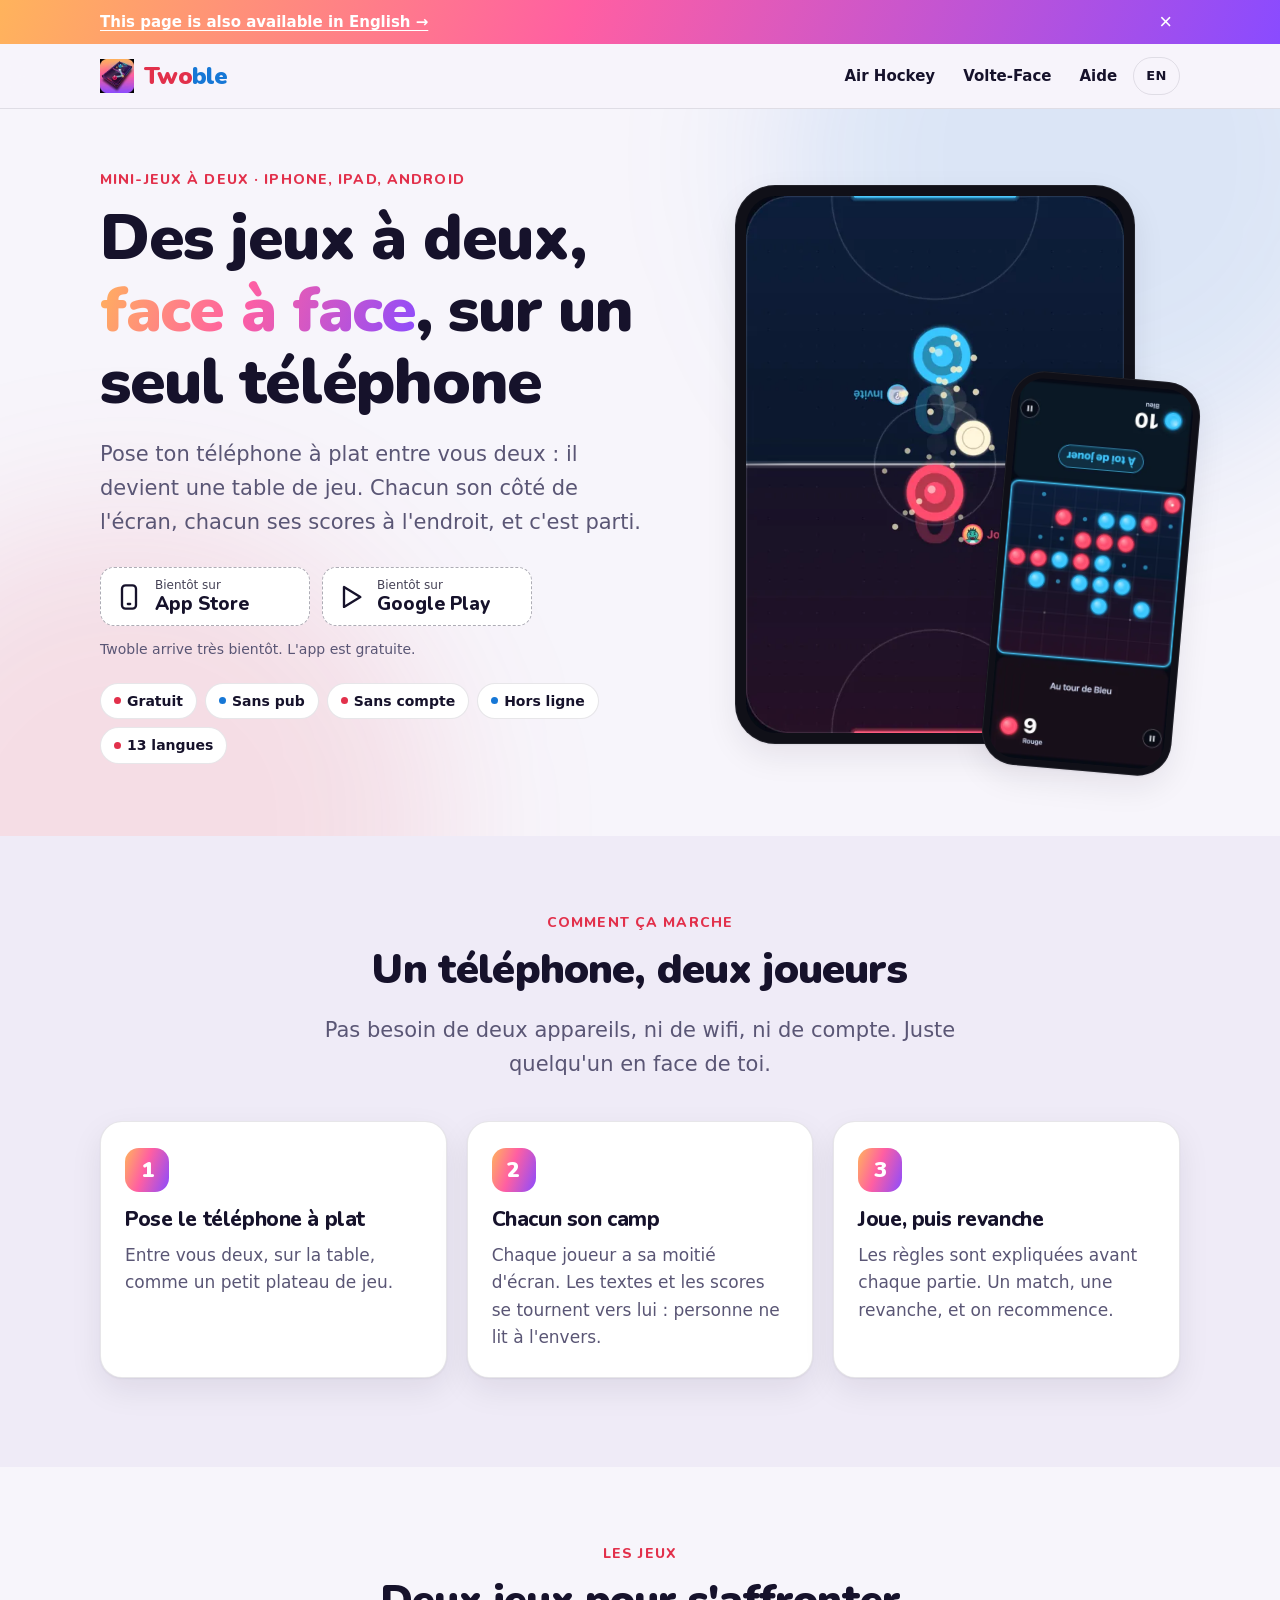
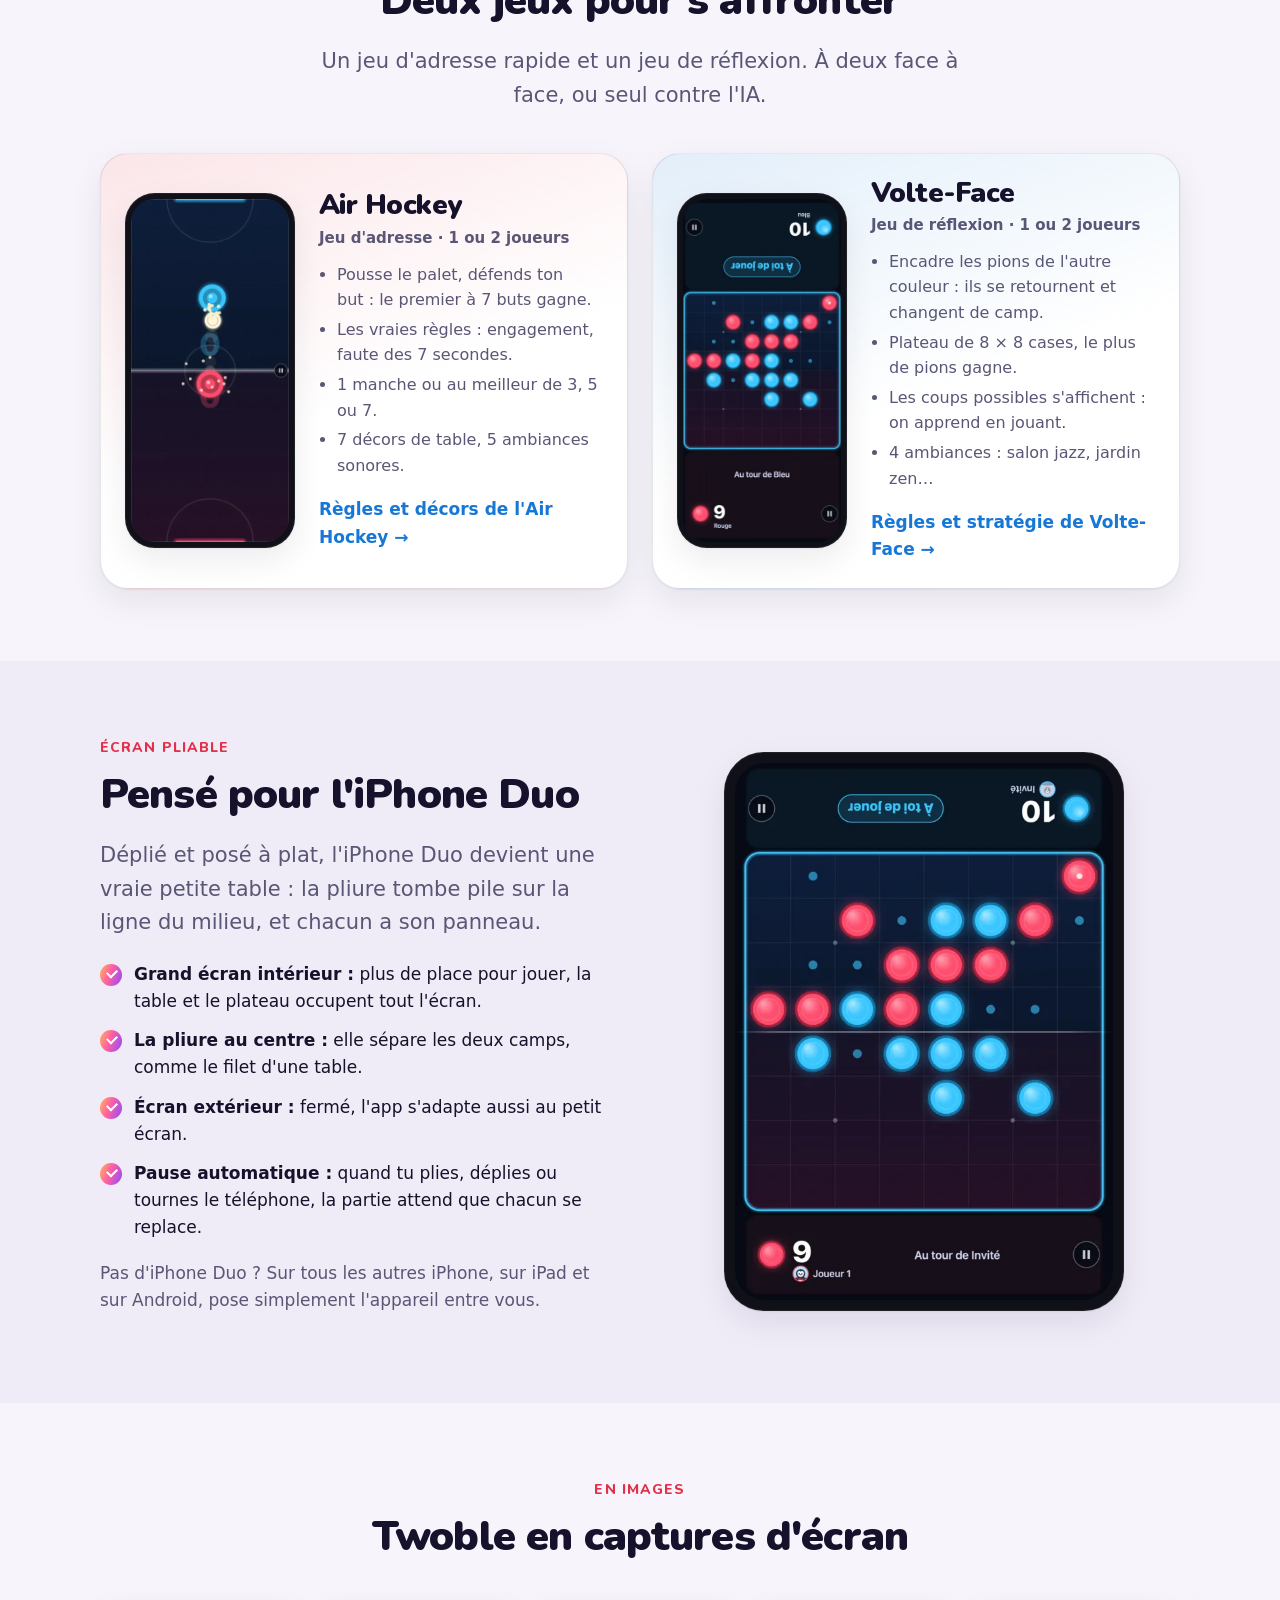
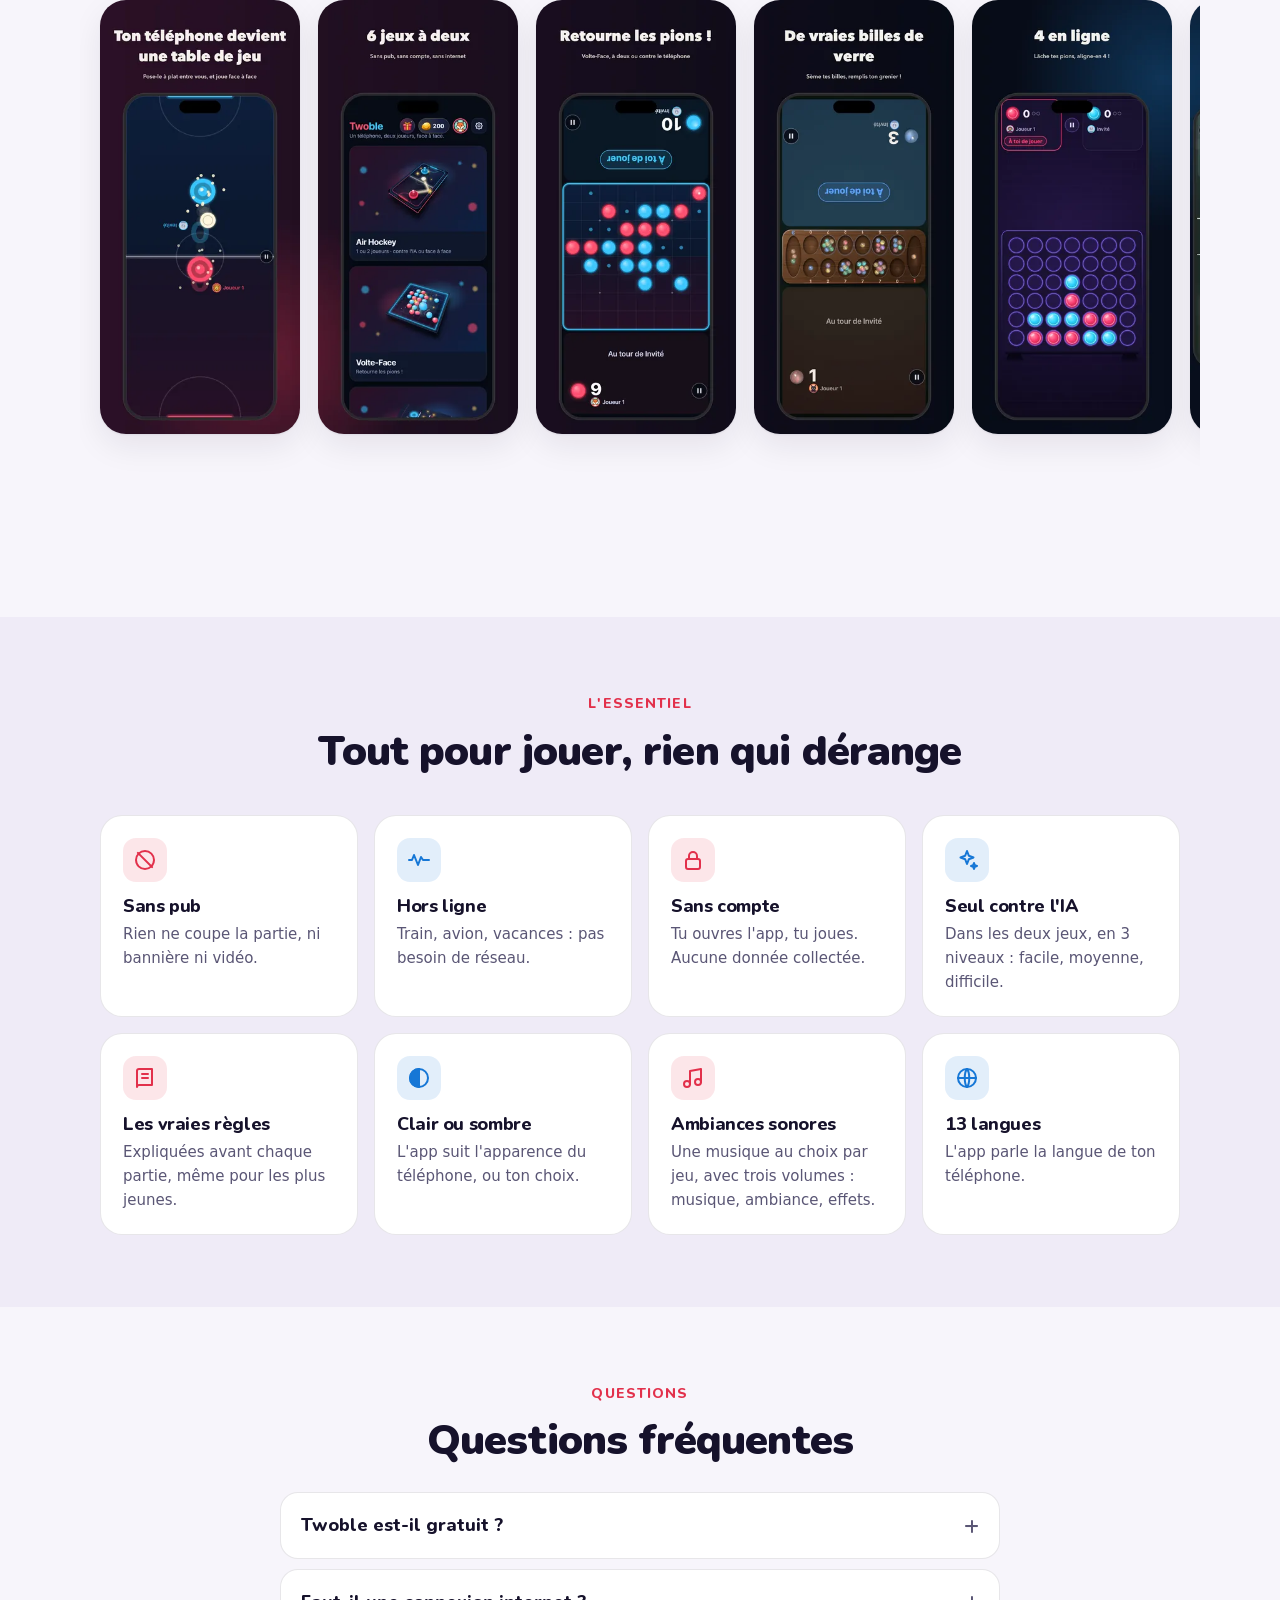
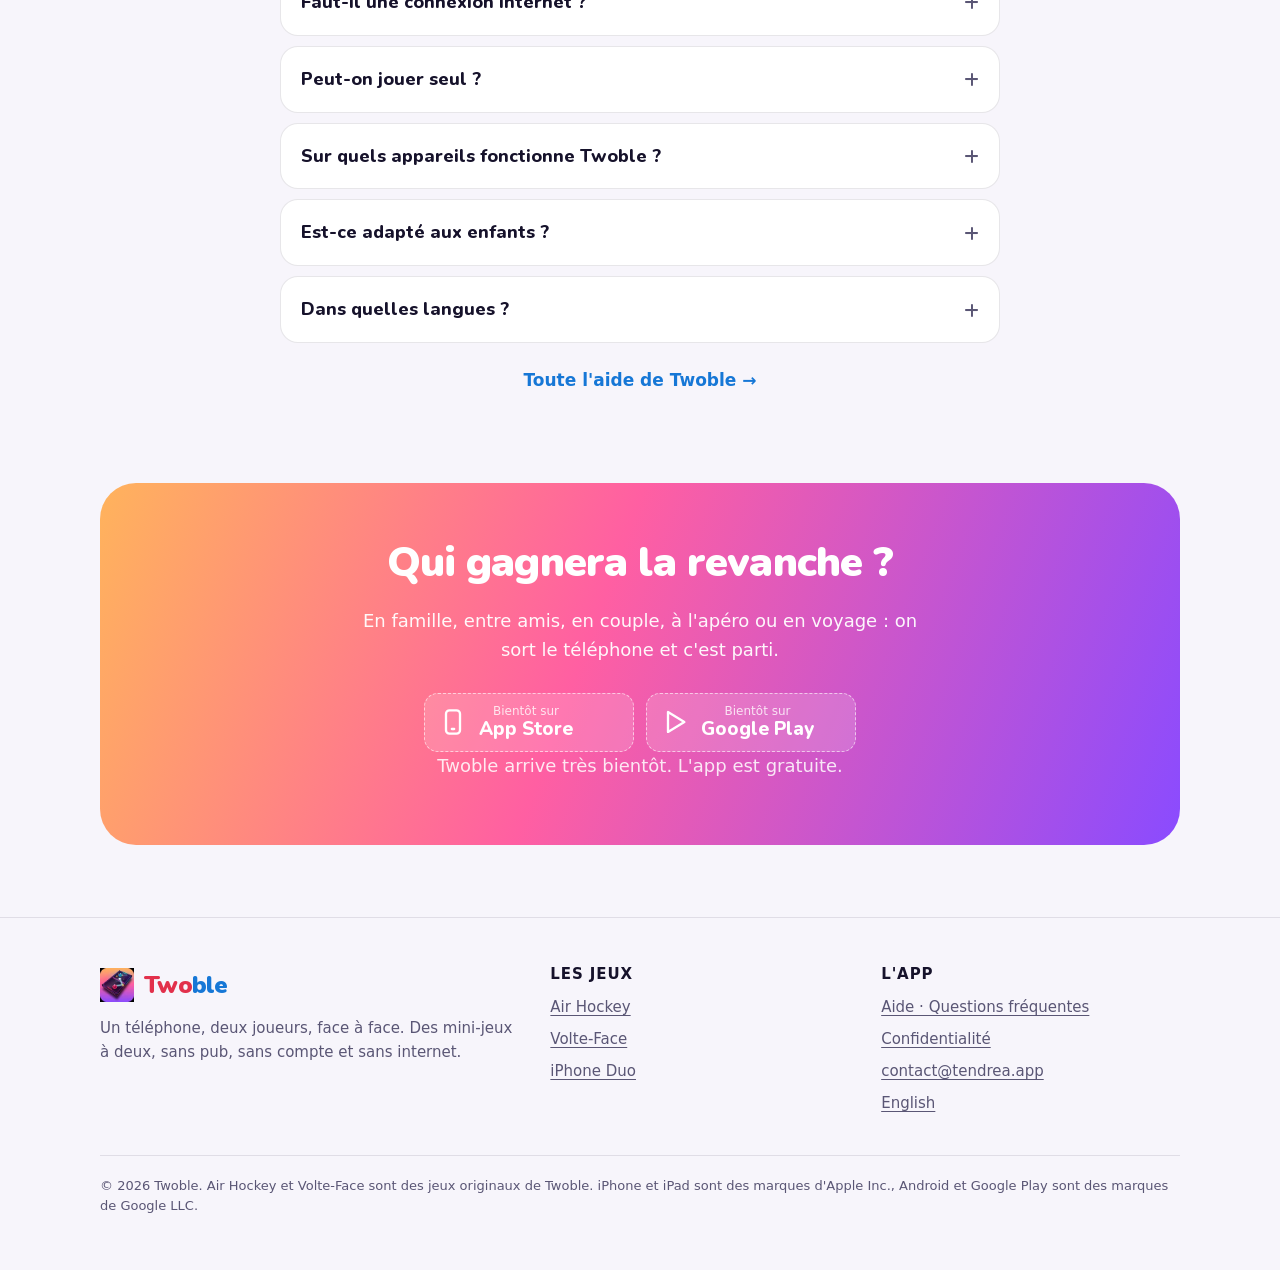
==== commit 54e372a9: "Galerie : les 8 nouvelles captures des stores (6 jeux, profils et Elo, pépites), captures Duo à jour" ====
--- a/index.html
+++ b/index.html
@@ -31,7 +31,7 @@
 <link rel="apple-touch-icon" href="apple-touch-icon.png">
 <link rel="preload" href="assets/fonts/nunito-latin.woff2" as="font" type="font/woff2" crossorigin>
 <link rel="stylesheet" href="assets/site.css?v=2026-10-30">
-<script type="application/ld+json">{"@context":"https://schema.org","@graph":[{"@type":"WebSite","@id":"https://me.bseb.it/twoble/#website","name":"Twoble","url":"https://me.bseb.it/twoble/","inLanguage":["fr","en"]},{"@type":"WebPage","@id":"https://me.bseb.it/twoble/#webpage","url":"https://me.bseb.it/twoble/","name":"Twoble : jeux à 2 joueurs sur un seul téléphone, face à face","description":"Ton téléphone devient une table de jeu : air hockey et Volte-Face, à deux face à face ou contre l'IA. Gratuit, sans pub, sans compte, hors ligne.","inLanguage":"fr","isPartOf":{"@id":"https://me.bseb.it/twoble/#website"},"primaryImageOfPage":"https://me.bseb.it/twoble/assets/img/og-fr.jpg","dateModified":"2026-10-30"},{"@type":"MobileApplication","@id":"https://me.bseb.it/twoble/#app","name":"Twoble","alternateName":"Twoble : Je te plie","description":"Ton téléphone devient une table de jeu : air hockey et Volte-Face, à deux face à face ou contre l'IA. Gratuit, sans pub, sans compte, hors ligne.","url":"https://me.bseb.it/twoble/","image":"https://me.bseb.it/twoble/assets/img/og-fr.jpg","screenshot":["https://me.bseb.it/twoble/assets/img/fr-store-01-table-640.webp","https://me.bseb.it/twoble/assets/img/fr-store-02-deux-jeux-640.webp","https://me.bseb.it/twoble/assets/img/fr-store-03-volte-face-640.webp","https://me.bseb.it/twoble/assets/img/fr-store-04-regles-640.webp"],"applicationCategory":"GameApplication","applicationSubCategory":"Jeux de société, jeux à deux","operatingSystem":"iOS 15+, iPadOS 15+, Android 7+","inLanguage":["fr","en","es","pt-BR","de","it","nl","pl","tr","ja","ko","zh-Hans","zh-Hant"],"contentRating":"4+","isAccessibleForFree":true,"offers":{"@type":"Offer","price":"0","priceCurrency":"EUR"}},{"@type":"FAQPage","mainEntity":[{"@type":"Question","name":"Twoble est-il gratuit ?","acceptedAnswer":{"@type":"Answer","text":"Oui. Twoble est gratuit et sans publicité. Aucun compte n'est demandé."}},{"@type":"Question","name":"Faut-il une connexion internet ?","acceptedAnswer":{"@type":"Answer","text":"Non. Les deux jeux fonctionnent entièrement hors ligne : dans le train, en avion, en vacances ou au fond du jardin."}},{"@type":"Question","name":"Peut-on jouer seul ?","acceptedAnswer":{"@type":"Answer","text":"Oui. Air Hockey et Volte-Face se jouent aussi contre l'IA, avec trois niveaux : facile, moyenne et difficile."}},{"@type":"Question","name":"Sur quels appareils fonctionne Twoble ?","acceptedAnswer":{"@type":"Answer","text":"Sur iPhone et iPad (iOS 15 ou plus récent) et sur Android (Android 7 ou plus récent). L'app est optimisée pour l'iPhone Duo et les téléphones pliables."}},{"@type":"Question","name":"Est-ce adapté aux enfants ?","acceptedAnswer":{"@type":"Answer","text":"Oui. L'app est classée 4+, sans pub et sans collecte de données. Les règles sont expliquées simplement avant chaque partie, et les coups possibles s'affichent dans Volte-Face."}},{"@type":"Question","name":"Dans quelles langues ?","acceptedAnswer":{"@type":"Answer","text":"En 13 langues : français, anglais, espagnol, portugais (Brésil), allemand, italien, néerlandais, polonais, turc, japonais, coréen, chinois simplifié et chinois traditionnel. L'app suit la langue du téléphone."}}]}]}</script>
+<script type="application/ld+json">{"@context":"https://schema.org","@graph":[{"@type":"WebSite","@id":"https://me.bseb.it/twoble/#website","name":"Twoble","url":"https://me.bseb.it/twoble/","inLanguage":["fr","en"]},{"@type":"WebPage","@id":"https://me.bseb.it/twoble/#webpage","url":"https://me.bseb.it/twoble/","name":"Twoble : jeux à 2 joueurs sur un seul téléphone, face à face","description":"Ton téléphone devient une table de jeu : air hockey et Volte-Face, à deux face à face ou contre l'IA. Gratuit, sans pub, sans compte, hors ligne.","inLanguage":"fr","isPartOf":{"@id":"https://me.bseb.it/twoble/#website"},"primaryImageOfPage":"https://me.bseb.it/twoble/assets/img/og-fr.jpg","dateModified":"2026-10-30"},{"@type":"MobileApplication","@id":"https://me.bseb.it/twoble/#app","name":"Twoble","alternateName":"Twoble : Je te plie","description":"Ton téléphone devient une table de jeu : air hockey et Volte-Face, à deux face à face ou contre l'IA. Gratuit, sans pub, sans compte, hors ligne.","url":"https://me.bseb.it/twoble/","image":"https://me.bseb.it/twoble/assets/img/og-fr.jpg","screenshot":["https://me.bseb.it/twoble/assets/img/fr-store-01-table-640.webp","https://me.bseb.it/twoble/assets/img/fr-store-02-six-jeux-640.webp","https://me.bseb.it/twoble/assets/img/fr-store-03-volte-face-640.webp","https://me.bseb.it/twoble/assets/img/fr-store-04-mancala-640.webp","https://me.bseb.it/twoble/assets/img/fr-store-05-quatre-640.webp","https://me.bseb.it/twoble/assets/img/fr-store-06-traces-640.webp","https://me.bseb.it/twoble/assets/img/fr-store-07-profils-640.webp","https://me.bseb.it/twoble/assets/img/fr-store-08-pepites-640.webp"],"applicationCategory":"GameApplication","applicationSubCategory":"Jeux de société, jeux à deux","operatingSystem":"iOS 15+, iPadOS 15+, Android 7+","inLanguage":["fr","en","es","pt-BR","de","it","nl","pl","tr","ja","ko","zh-Hans","zh-Hant"],"contentRating":"4+","isAccessibleForFree":true,"offers":{"@type":"Offer","price":"0","priceCurrency":"EUR"}},{"@type":"FAQPage","mainEntity":[{"@type":"Question","name":"Twoble est-il gratuit ?","acceptedAnswer":{"@type":"Answer","text":"Oui. Twoble est gratuit et sans publicité. Aucun compte n'est demandé."}},{"@type":"Question","name":"Faut-il une connexion internet ?","acceptedAnswer":{"@type":"Answer","text":"Non. Les deux jeux fonctionnent entièrement hors ligne : dans le train, en avion, en vacances ou au fond du jardin."}},{"@type":"Question","name":"Peut-on jouer seul ?","acceptedAnswer":{"@type":"Answer","text":"Oui. Air Hockey et Volte-Face se jouent aussi contre l'IA, avec trois niveaux : facile, moyenne et difficile."}},{"@type":"Question","name":"Sur quels appareils fonctionne Twoble ?","acceptedAnswer":{"@type":"Answer","text":"Sur iPhone et iPad (iOS 15 ou plus récent) et sur Android (Android 7 ou plus récent). L'app est optimisée pour l'iPhone Duo et les téléphones pliables."}},{"@type":"Question","name":"Est-ce adapté aux enfants ?","acceptedAnswer":{"@type":"Answer","text":"Oui. L'app est classée 4+, sans pub et sans collecte de données. Les règles sont expliquées simplement avant chaque partie, et les coups possibles s'affichent dans Volte-Face."}},{"@type":"Question","name":"Dans quelles langues ?","acceptedAnswer":{"@type":"Answer","text":"En 13 langues : français, anglais, espagnol, portugais (Brésil), allemand, italien, néerlandais, polonais, turc, japonais, coréen, chinois simplifié et chinois traditionnel. L'app suit la langue du téléphone."}}]}]}</script>
 </head>
 <body>
 <a class="skip" href="#main">Aller au contenu</a>
@@ -147,9 +147,13 @@
   </div>
   <div class="gallery" tabindex="0" aria-label="Captures d'écran de Twoble">
     <figure><img src="assets/img/fr-store-01-table-320.webp" srcset="assets/img/fr-store-01-table-320.webp 320w, assets/img/fr-store-01-table-640.webp 640w" sizes="240px" width="320" height="694" alt="Ton téléphone devient une table de jeu : partie d'air hockey" loading="lazy" decoding="async"></figure>
-    <figure><img src="assets/img/fr-store-02-deux-jeux-320.webp" srcset="assets/img/fr-store-02-deux-jeux-320.webp 320w, assets/img/fr-store-02-deux-jeux-640.webp 640w" sizes="240px" width="320" height="694" alt="Un téléphone, deux joueurs : Air Hockey et Volte-Face" loading="lazy" decoding="async"></figure>
+    <figure><img src="assets/img/fr-store-02-six-jeux-320.webp" srcset="assets/img/fr-store-02-six-jeux-320.webp 320w, assets/img/fr-store-02-six-jeux-640.webp 640w" sizes="240px" width="320" height="694" alt="6 jeux à deux, sans pub, sans compte, sans internet" loading="lazy" decoding="async"></figure>
     <figure><img src="assets/img/fr-store-03-volte-face-320.webp" srcset="assets/img/fr-store-03-volte-face-320.webp 320w, assets/img/fr-store-03-volte-face-640.webp 640w" sizes="240px" width="320" height="694" alt="Retourne les pions : Volte-Face à deux ou contre le téléphone" loading="lazy" decoding="async"></figure>
-    <figure><img src="assets/img/fr-store-04-regles-320.webp" srcset="assets/img/fr-store-04-regles-320.webp 320w, assets/img/fr-store-04-regles-640.webp 640w" sizes="240px" width="320" height="694" alt="Les vraies règles, sans internet, sans pub, sans compte" loading="lazy" decoding="async"></figure>
+    <figure><img src="assets/img/fr-store-04-mancala-320.webp" srcset="assets/img/fr-store-04-mancala-320.webp 320w, assets/img/fr-store-04-mancala-640.webp 640w" sizes="240px" width="320" height="694" alt="Mancala, avec de vraies billes de verre" loading="lazy" decoding="async"></figure>
+    <figure><img src="assets/img/fr-store-05-quatre-320.webp" srcset="assets/img/fr-store-05-quatre-320.webp 320w, assets/img/fr-store-05-quatre-640.webp 640w" sizes="240px" width="320" height="694" alt="4 en ligne : lâche tes pions, aligne-en 4" loading="lazy" decoding="async"></figure>
+    <figure><img src="assets/img/fr-store-06-traces-320.webp" srcset="assets/img/fr-store-06-traces-320.webp 320w, assets/img/fr-store-06-traces-640.webp 640w" sizes="240px" width="320" height="694" alt="Morpion et pipopipette, tracés à la main" loading="lazy" decoding="async"></figure>
+    <figure><img src="assets/img/fr-store-07-profils-320.webp" srcset="assets/img/fr-store-07-profils-320.webp 320w, assets/img/fr-store-07-profils-640.webp 640w" sizes="240px" width="320" height="694" alt="Profils, victoires et classement Elo" loading="lazy" decoding="async"></figure>
+    <figure><img src="assets/img/fr-store-08-pepites-320.webp" srcset="assets/img/fr-store-08-pepites-320.webp 320w, assets/img/fr-store-08-pepites-640.webp 640w" sizes="240px" width="320" height="694" alt="Gagne des pépites : avatars, thèmes et musiques à débloquer" loading="lazy" decoding="async"></figure>
     <figure><div class="phone "><img src="assets/img/fr-hub-light-360.webp" srcset="assets/img/fr-hub-light-360.webp 360w, assets/img/fr-hub-light-720.webp 720w" sizes="240px" width="360" height="780" alt="L'accueil de Twoble en mode clair" loading="lazy" decoding="async"></div></figure>
   </div>
 </section>
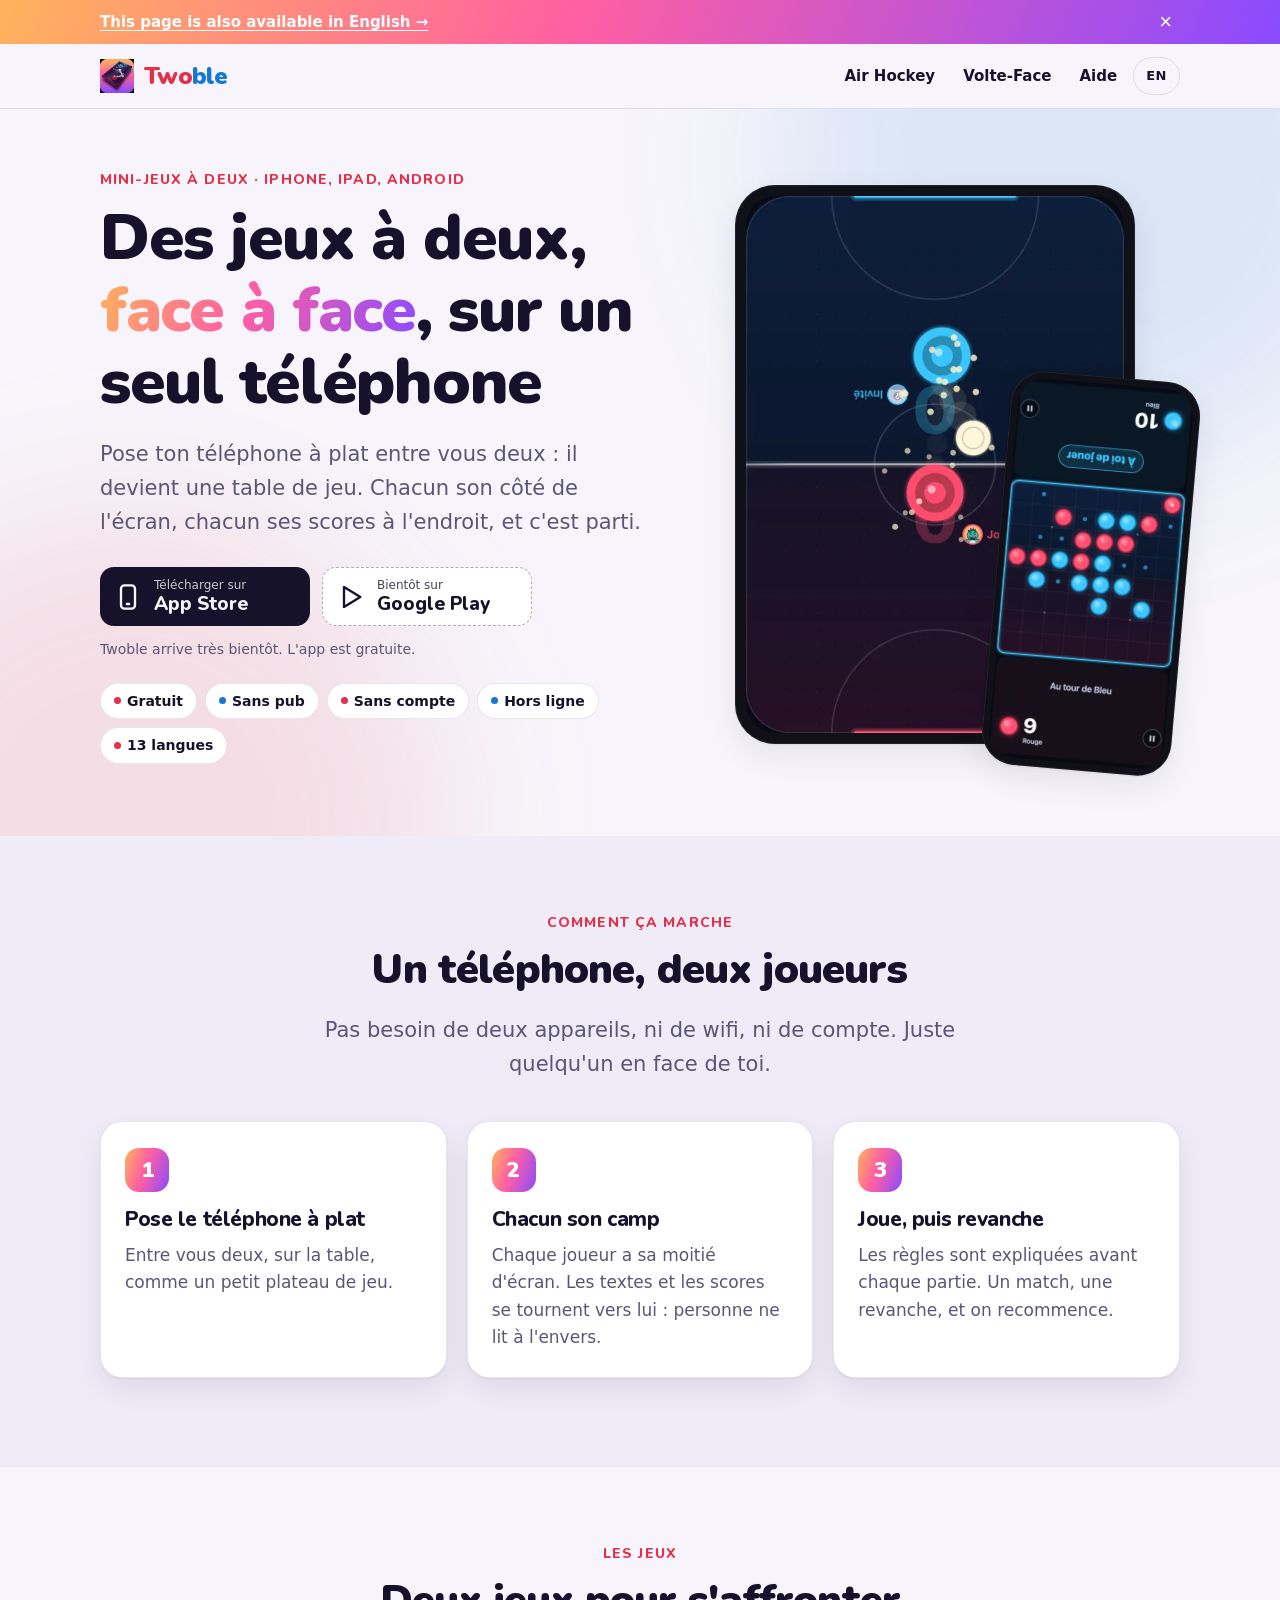
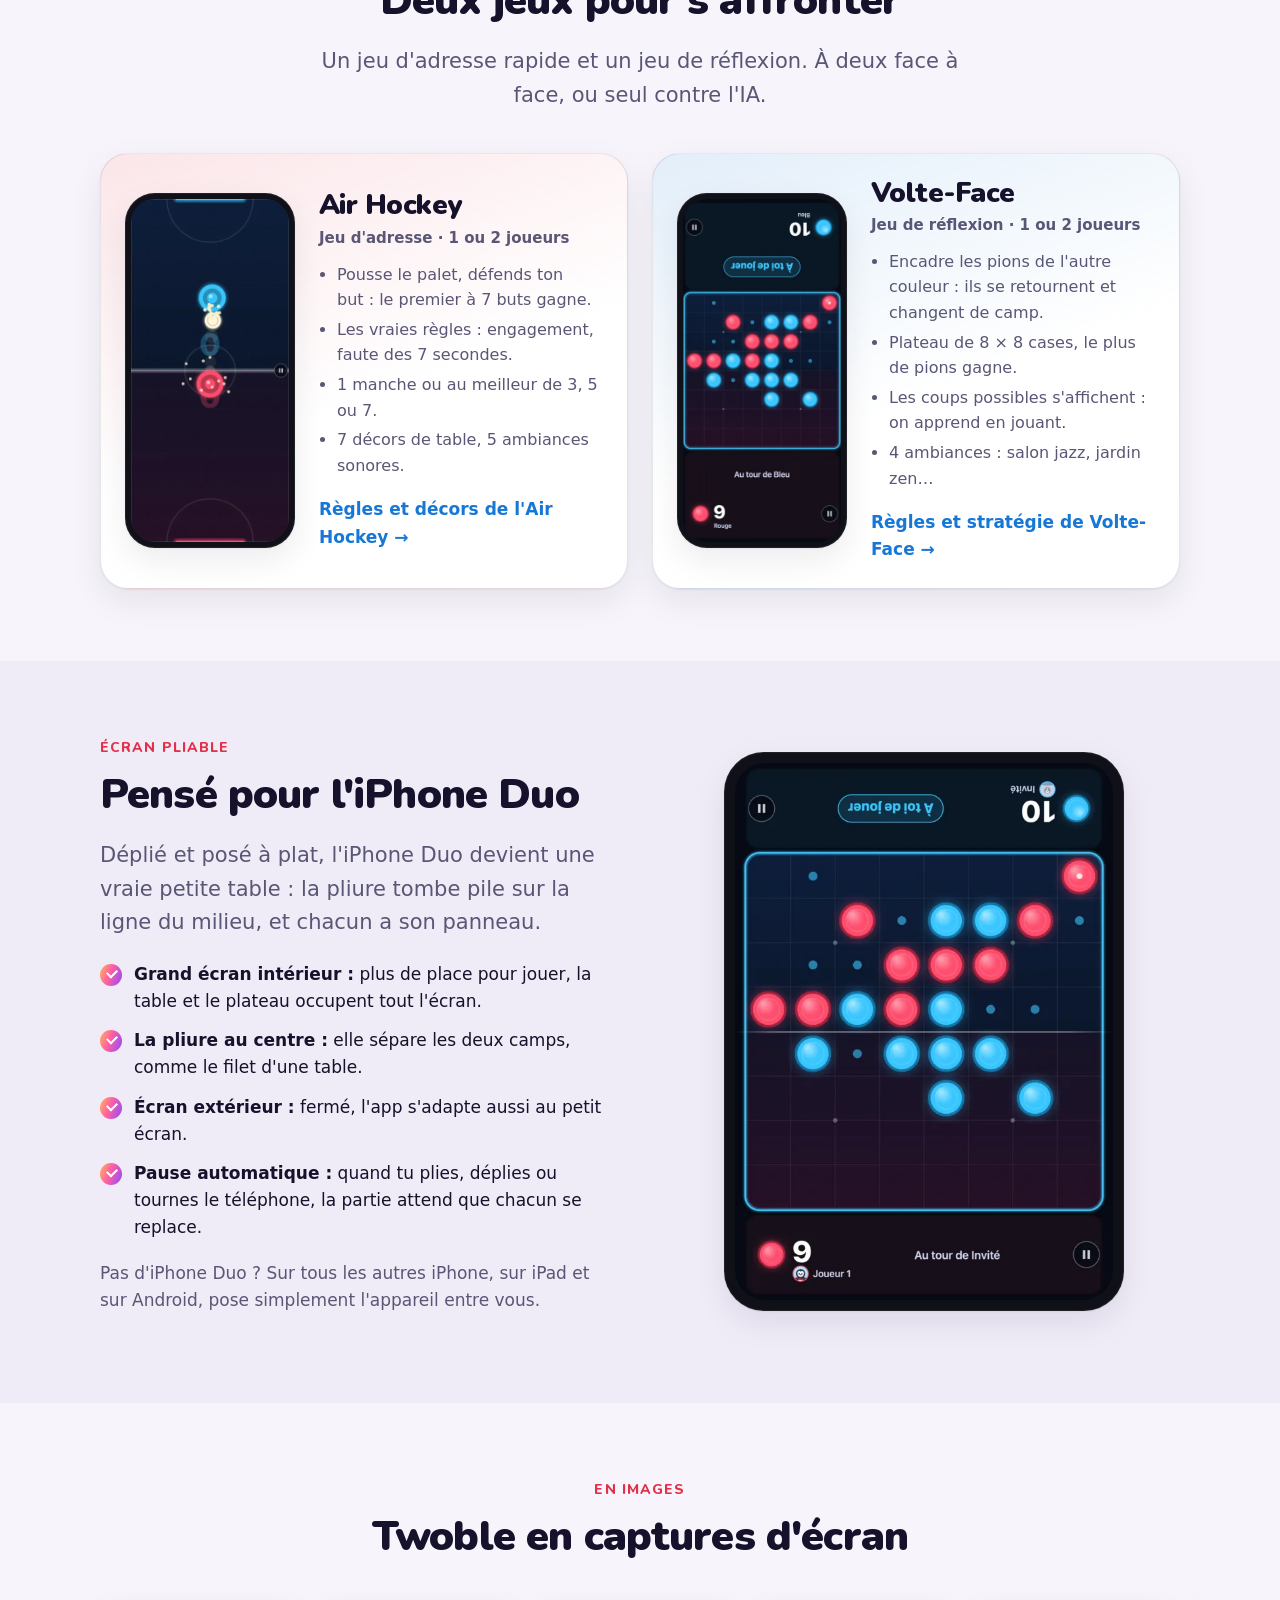
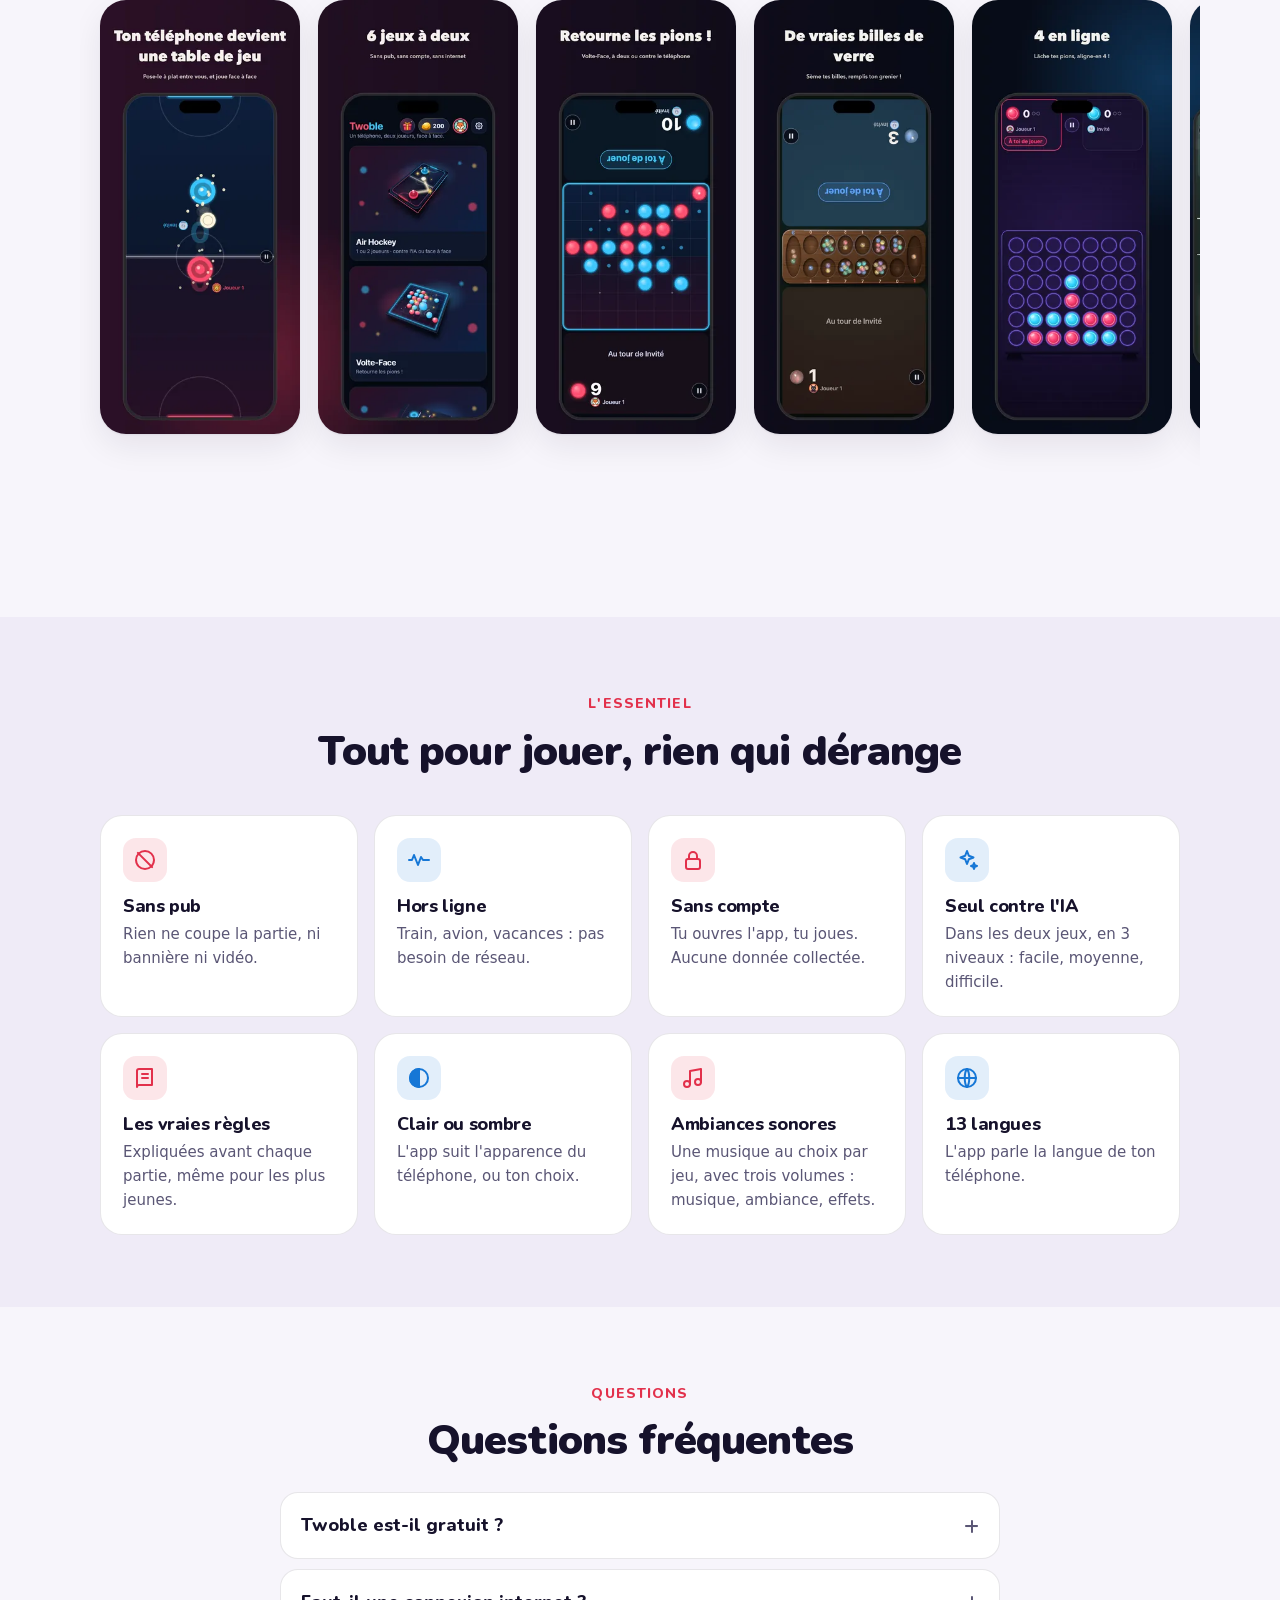
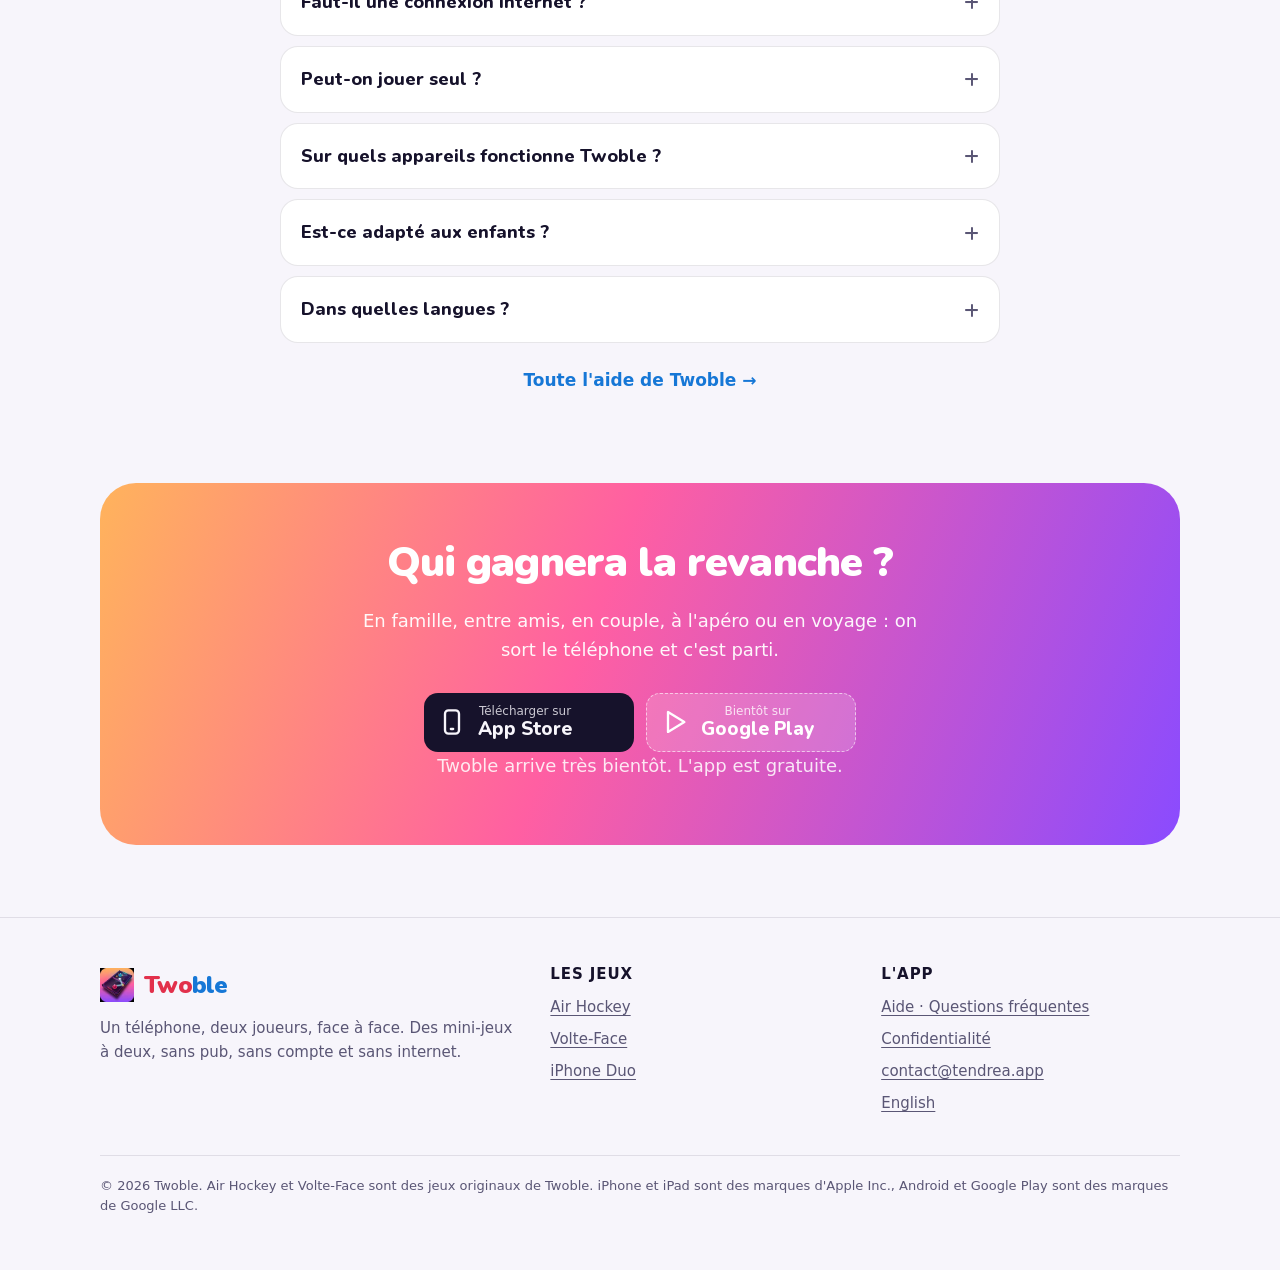
==== commit 2462f362: "Confidentialité : Game Center (facultatif) ; bouton App Store actif (Twoble est en vente)" ====
--- a/index.html
+++ b/index.html
@@ -31,7 +31,7 @@
 <link rel="apple-touch-icon" href="apple-touch-icon.png">
 <link rel="preload" href="assets/fonts/nunito-latin.woff2" as="font" type="font/woff2" crossorigin>
 <link rel="stylesheet" href="assets/site.css?v=2026-10-30">
-<script type="application/ld+json">{"@context":"https://schema.org","@graph":[{"@type":"WebSite","@id":"https://me.bseb.it/twoble/#website","name":"Twoble","url":"https://me.bseb.it/twoble/","inLanguage":["fr","en"]},{"@type":"WebPage","@id":"https://me.bseb.it/twoble/#webpage","url":"https://me.bseb.it/twoble/","name":"Twoble : jeux à 2 joueurs sur un seul téléphone, face à face","description":"Ton téléphone devient une table de jeu : air hockey et Volte-Face, à deux face à face ou contre l'IA. Gratuit, sans pub, sans compte, hors ligne.","inLanguage":"fr","isPartOf":{"@id":"https://me.bseb.it/twoble/#website"},"primaryImageOfPage":"https://me.bseb.it/twoble/assets/img/og-fr.jpg","dateModified":"2026-10-30"},{"@type":"MobileApplication","@id":"https://me.bseb.it/twoble/#app","name":"Twoble","alternateName":"Twoble : Je te plie","description":"Ton téléphone devient une table de jeu : air hockey et Volte-Face, à deux face à face ou contre l'IA. Gratuit, sans pub, sans compte, hors ligne.","url":"https://me.bseb.it/twoble/","image":"https://me.bseb.it/twoble/assets/img/og-fr.jpg","screenshot":["https://me.bseb.it/twoble/assets/img/fr-store-01-table-640.webp","https://me.bseb.it/twoble/assets/img/fr-store-02-six-jeux-640.webp","https://me.bseb.it/twoble/assets/img/fr-store-03-volte-face-640.webp","https://me.bseb.it/twoble/assets/img/fr-store-04-mancala-640.webp","https://me.bseb.it/twoble/assets/img/fr-store-05-quatre-640.webp","https://me.bseb.it/twoble/assets/img/fr-store-06-traces-640.webp","https://me.bseb.it/twoble/assets/img/fr-store-07-profils-640.webp","https://me.bseb.it/twoble/assets/img/fr-store-08-pepites-640.webp"],"applicationCategory":"GameApplication","applicationSubCategory":"Jeux de société, jeux à deux","operatingSystem":"iOS 15+, iPadOS 15+, Android 7+","inLanguage":["fr","en","es","pt-BR","de","it","nl","pl","tr","ja","ko","zh-Hans","zh-Hant"],"contentRating":"4+","isAccessibleForFree":true,"offers":{"@type":"Offer","price":"0","priceCurrency":"EUR"}},{"@type":"FAQPage","mainEntity":[{"@type":"Question","name":"Twoble est-il gratuit ?","acceptedAnswer":{"@type":"Answer","text":"Oui. Twoble est gratuit et sans publicité. Aucun compte n'est demandé."}},{"@type":"Question","name":"Faut-il une connexion internet ?","acceptedAnswer":{"@type":"Answer","text":"Non. Les deux jeux fonctionnent entièrement hors ligne : dans le train, en avion, en vacances ou au fond du jardin."}},{"@type":"Question","name":"Peut-on jouer seul ?","acceptedAnswer":{"@type":"Answer","text":"Oui. Air Hockey et Volte-Face se jouent aussi contre l'IA, avec trois niveaux : facile, moyenne et difficile."}},{"@type":"Question","name":"Sur quels appareils fonctionne Twoble ?","acceptedAnswer":{"@type":"Answer","text":"Sur iPhone et iPad (iOS 15 ou plus récent) et sur Android (Android 7 ou plus récent). L'app est optimisée pour l'iPhone Duo et les téléphones pliables."}},{"@type":"Question","name":"Est-ce adapté aux enfants ?","acceptedAnswer":{"@type":"Answer","text":"Oui. L'app est classée 4+, sans pub et sans collecte de données. Les règles sont expliquées simplement avant chaque partie, et les coups possibles s'affichent dans Volte-Face."}},{"@type":"Question","name":"Dans quelles langues ?","acceptedAnswer":{"@type":"Answer","text":"En 13 langues : français, anglais, espagnol, portugais (Brésil), allemand, italien, néerlandais, polonais, turc, japonais, coréen, chinois simplifié et chinois traditionnel. L'app suit la langue du téléphone."}}]}]}</script>
+<script type="application/ld+json">{"@context":"https://schema.org","@graph":[{"@type":"WebSite","@id":"https://me.bseb.it/twoble/#website","name":"Twoble","url":"https://me.bseb.it/twoble/","inLanguage":["fr","en"]},{"@type":"WebPage","@id":"https://me.bseb.it/twoble/#webpage","url":"https://me.bseb.it/twoble/","name":"Twoble : jeux à 2 joueurs sur un seul téléphone, face à face","description":"Ton téléphone devient une table de jeu : air hockey et Volte-Face, à deux face à face ou contre l'IA. Gratuit, sans pub, sans compte, hors ligne.","inLanguage":"fr","isPartOf":{"@id":"https://me.bseb.it/twoble/#website"},"primaryImageOfPage":"https://me.bseb.it/twoble/assets/img/og-fr.jpg","dateModified":"2026-10-30"},{"@type":"MobileApplication","@id":"https://me.bseb.it/twoble/#app","name":"Twoble","alternateName":"Twoble : Je te plie","description":"Ton téléphone devient une table de jeu : air hockey et Volte-Face, à deux face à face ou contre l'IA. Gratuit, sans pub, sans compte, hors ligne.","url":"https://me.bseb.it/twoble/","image":"https://me.bseb.it/twoble/assets/img/og-fr.jpg","screenshot":["https://me.bseb.it/twoble/assets/img/fr-store-01-table-640.webp","https://me.bseb.it/twoble/assets/img/fr-store-02-six-jeux-640.webp","https://me.bseb.it/twoble/assets/img/fr-store-03-volte-face-640.webp","https://me.bseb.it/twoble/assets/img/fr-store-04-mancala-640.webp","https://me.bseb.it/twoble/assets/img/fr-store-05-quatre-640.webp","https://me.bseb.it/twoble/assets/img/fr-store-06-traces-640.webp","https://me.bseb.it/twoble/assets/img/fr-store-07-profils-640.webp","https://me.bseb.it/twoble/assets/img/fr-store-08-pepites-640.webp"],"applicationCategory":"GameApplication","applicationSubCategory":"Jeux de société, jeux à deux","operatingSystem":"iOS 15+, iPadOS 15+, Android 7+","inLanguage":["fr","en","es","pt-BR","de","it","nl","pl","tr","ja","ko","zh-Hans","zh-Hant"],"contentRating":"4+","isAccessibleForFree":true,"offers":{"@type":"Offer","price":"0","priceCurrency":"EUR"},"installUrl":["https://apps.apple.com/app/id6828599340"]},{"@type":"FAQPage","mainEntity":[{"@type":"Question","name":"Twoble est-il gratuit ?","acceptedAnswer":{"@type":"Answer","text":"Oui. Twoble est gratuit et sans publicité. Aucun compte n'est demandé."}},{"@type":"Question","name":"Faut-il une connexion internet ?","acceptedAnswer":{"@type":"Answer","text":"Non. Les deux jeux fonctionnent entièrement hors ligne : dans le train, en avion, en vacances ou au fond du jardin."}},{"@type":"Question","name":"Peut-on jouer seul ?","acceptedAnswer":{"@type":"Answer","text":"Oui. Air Hockey et Volte-Face se jouent aussi contre l'IA, avec trois niveaux : facile, moyenne et difficile."}},{"@type":"Question","name":"Sur quels appareils fonctionne Twoble ?","acceptedAnswer":{"@type":"Answer","text":"Sur iPhone et iPad (iOS 15 ou plus récent) et sur Android (Android 7 ou plus récent). L'app est optimisée pour l'iPhone Duo et les téléphones pliables."}},{"@type":"Question","name":"Est-ce adapté aux enfants ?","acceptedAnswer":{"@type":"Answer","text":"Oui. L'app est classée 4+, sans pub et sans collecte de données. Les règles sont expliquées simplement avant chaque partie, et les coups possibles s'affichent dans Volte-Face."}},{"@type":"Question","name":"Dans quelles langues ?","acceptedAnswer":{"@type":"Answer","text":"En 13 langues : français, anglais, espagnol, portugais (Brésil), allemand, italien, néerlandais, polonais, turc, japonais, coréen, chinois simplifié et chinois traditionnel. L'app suit la langue du téléphone."}}]}]}</script>
 </head>
 <body>
 <a class="skip" href="#main">Aller au contenu</a>
@@ -55,7 +55,7 @@
       <span class="eyebrow">Mini-jeux à deux · iPhone, iPad, Android</span>
       <h1>Des jeux à deux, <em>face à face</em>, sur un seul téléphone</h1>
       <p class="lead">Pose ton téléphone à plat entre vous deux : il devient une table de jeu. Chacun son côté de l'écran, chacun ses scores à l'endroit, et c'est parti.</p>
-      <div class="stores"><span class="store soon"><svg viewBox="0 0 24 24" fill="none" stroke="currentColor" stroke-width="2" stroke-linecap="round" stroke-linejoin="round" aria-hidden="true"><rect x="6" y="2" width="12" height="20" rx="3"/><path d="M11 18h2"/></svg><span><small>Bientôt sur</small><strong>App Store</strong></span></span><span class="store soon"><svg viewBox="0 0 24 24" fill="none" stroke="currentColor" stroke-width="2" stroke-linecap="round" stroke-linejoin="round" aria-hidden="true"><path d="M6 3.5v17l14-8.5z"/></svg><span><small>Bientôt sur</small><strong>Google Play</strong></span></span></div><p class="store-note">Twoble arrive très bientôt. L'app est gratuite.</p>
+      <div class="stores"><a class="store" href="https://apps.apple.com/app/id6828599340"><svg viewBox="0 0 24 24" fill="none" stroke="currentColor" stroke-width="2" stroke-linecap="round" stroke-linejoin="round" aria-hidden="true"><rect x="6" y="2" width="12" height="20" rx="3"/><path d="M11 18h2"/></svg><span><small>Télécharger sur</small><strong>App Store</strong></span></a><span class="store soon"><svg viewBox="0 0 24 24" fill="none" stroke="currentColor" stroke-width="2" stroke-linecap="round" stroke-linejoin="round" aria-hidden="true"><path d="M6 3.5v17l14-8.5z"/></svg><span><small>Bientôt sur</small><strong>Google Play</strong></span></span></div><p class="store-note">Twoble arrive très bientôt. L'app est gratuite.</p>
       <ul class="chips" aria-label="En bref">
         <li>Gratuit</li><li>Sans pub</li><li>Sans compte</li><li>Hors ligne</li><li>13 langues</li>
       </ul>
@@ -193,7 +193,7 @@
     <div class="cta">
       <h2>Qui gagnera la revanche ?</h2>
       <p>En famille, entre amis, en couple, à l'apéro ou en voyage : on sort le téléphone et c'est parti.</p>
-      <div class="stores"><span class="store soon"><svg viewBox="0 0 24 24" fill="none" stroke="currentColor" stroke-width="2" stroke-linecap="round" stroke-linejoin="round" aria-hidden="true"><rect x="6" y="2" width="12" height="20" rx="3"/><path d="M11 18h2"/></svg><span><small>Bientôt sur</small><strong>App Store</strong></span></span><span class="store soon"><svg viewBox="0 0 24 24" fill="none" stroke="currentColor" stroke-width="2" stroke-linecap="round" stroke-linejoin="round" aria-hidden="true"><path d="M6 3.5v17l14-8.5z"/></svg><span><small>Bientôt sur</small><strong>Google Play</strong></span></span></div><p class="store-note">Twoble arrive très bientôt. L'app est gratuite.</p>
+      <div class="stores"><a class="store" href="https://apps.apple.com/app/id6828599340"><svg viewBox="0 0 24 24" fill="none" stroke="currentColor" stroke-width="2" stroke-linecap="round" stroke-linejoin="round" aria-hidden="true"><rect x="6" y="2" width="12" height="20" rx="3"/><path d="M11 18h2"/></svg><span><small>Télécharger sur</small><strong>App Store</strong></span></a><span class="store soon"><svg viewBox="0 0 24 24" fill="none" stroke="currentColor" stroke-width="2" stroke-linecap="round" stroke-linejoin="round" aria-hidden="true"><path d="M6 3.5v17l14-8.5z"/></svg><span><small>Bientôt sur</small><strong>Google Play</strong></span></span></div><p class="store-note">Twoble arrive très bientôt. L'app est gratuite.</p>
     </div>
   </div>
 </section>
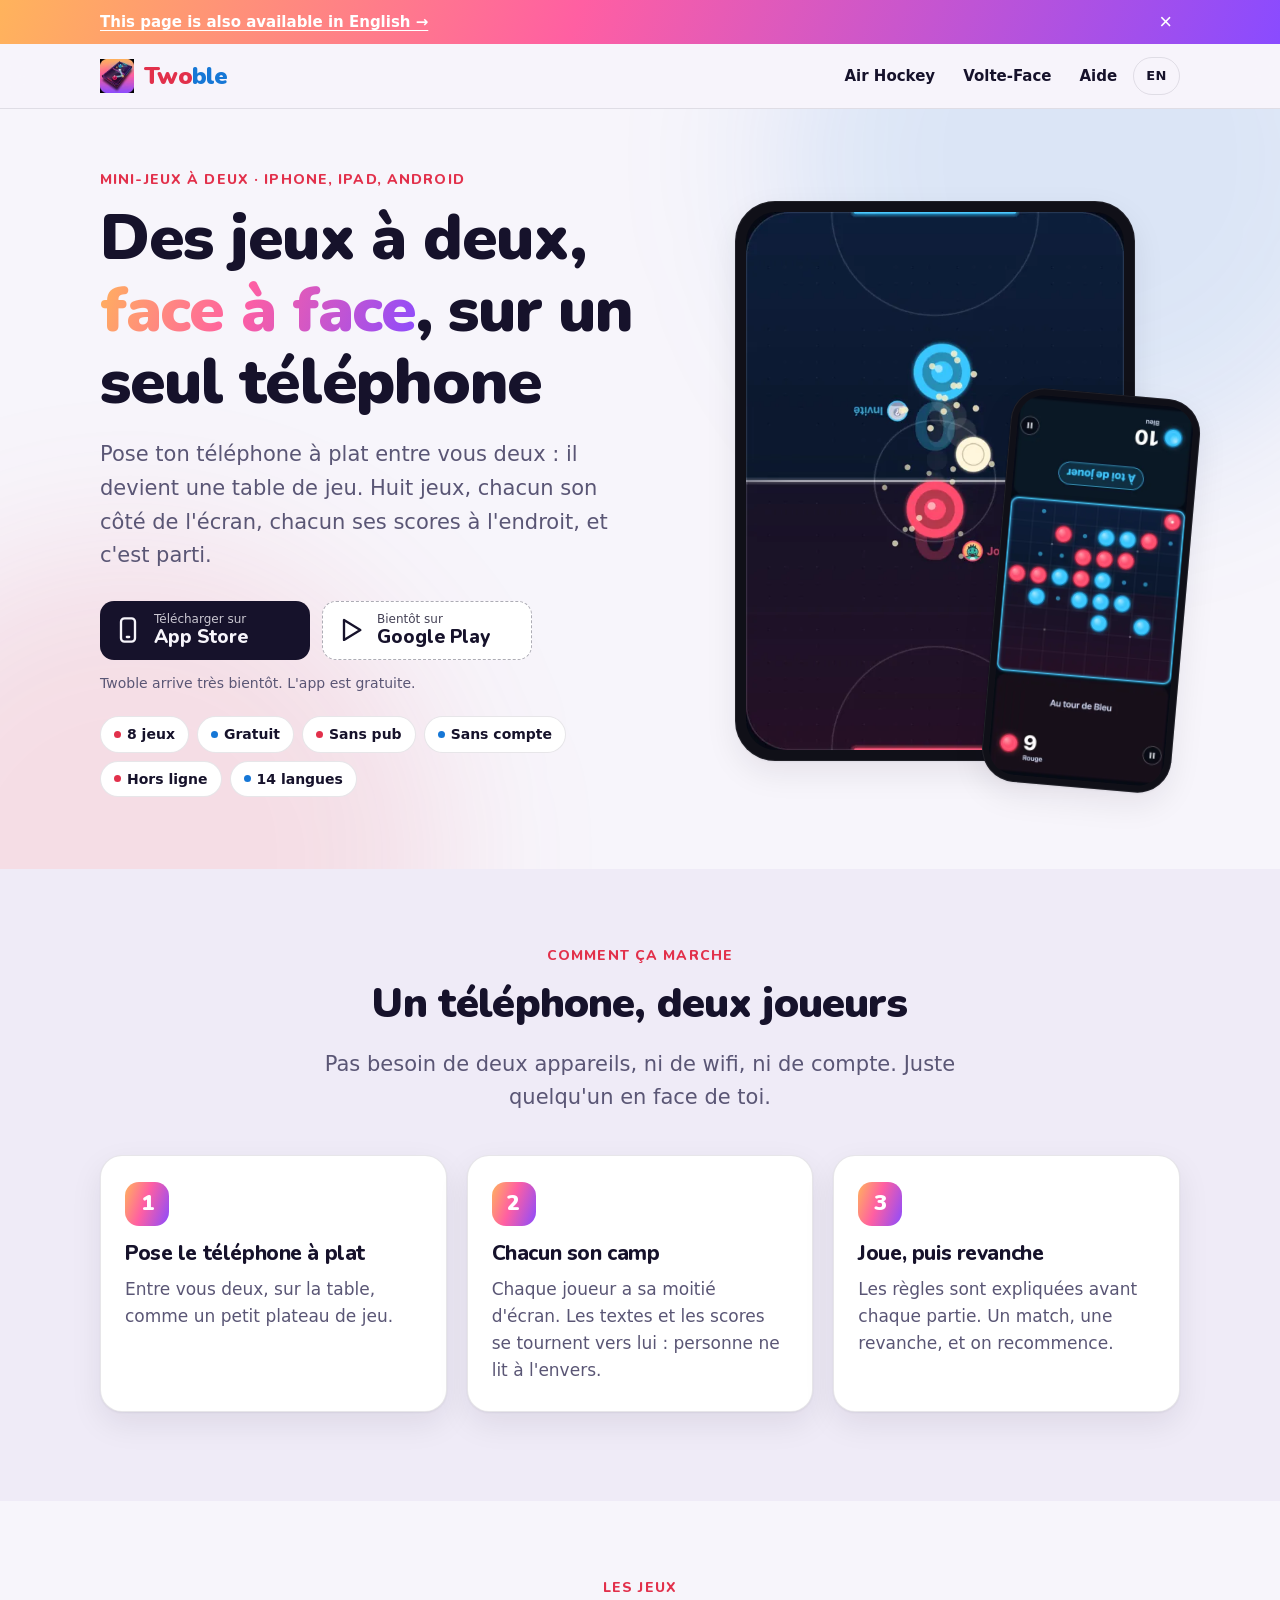
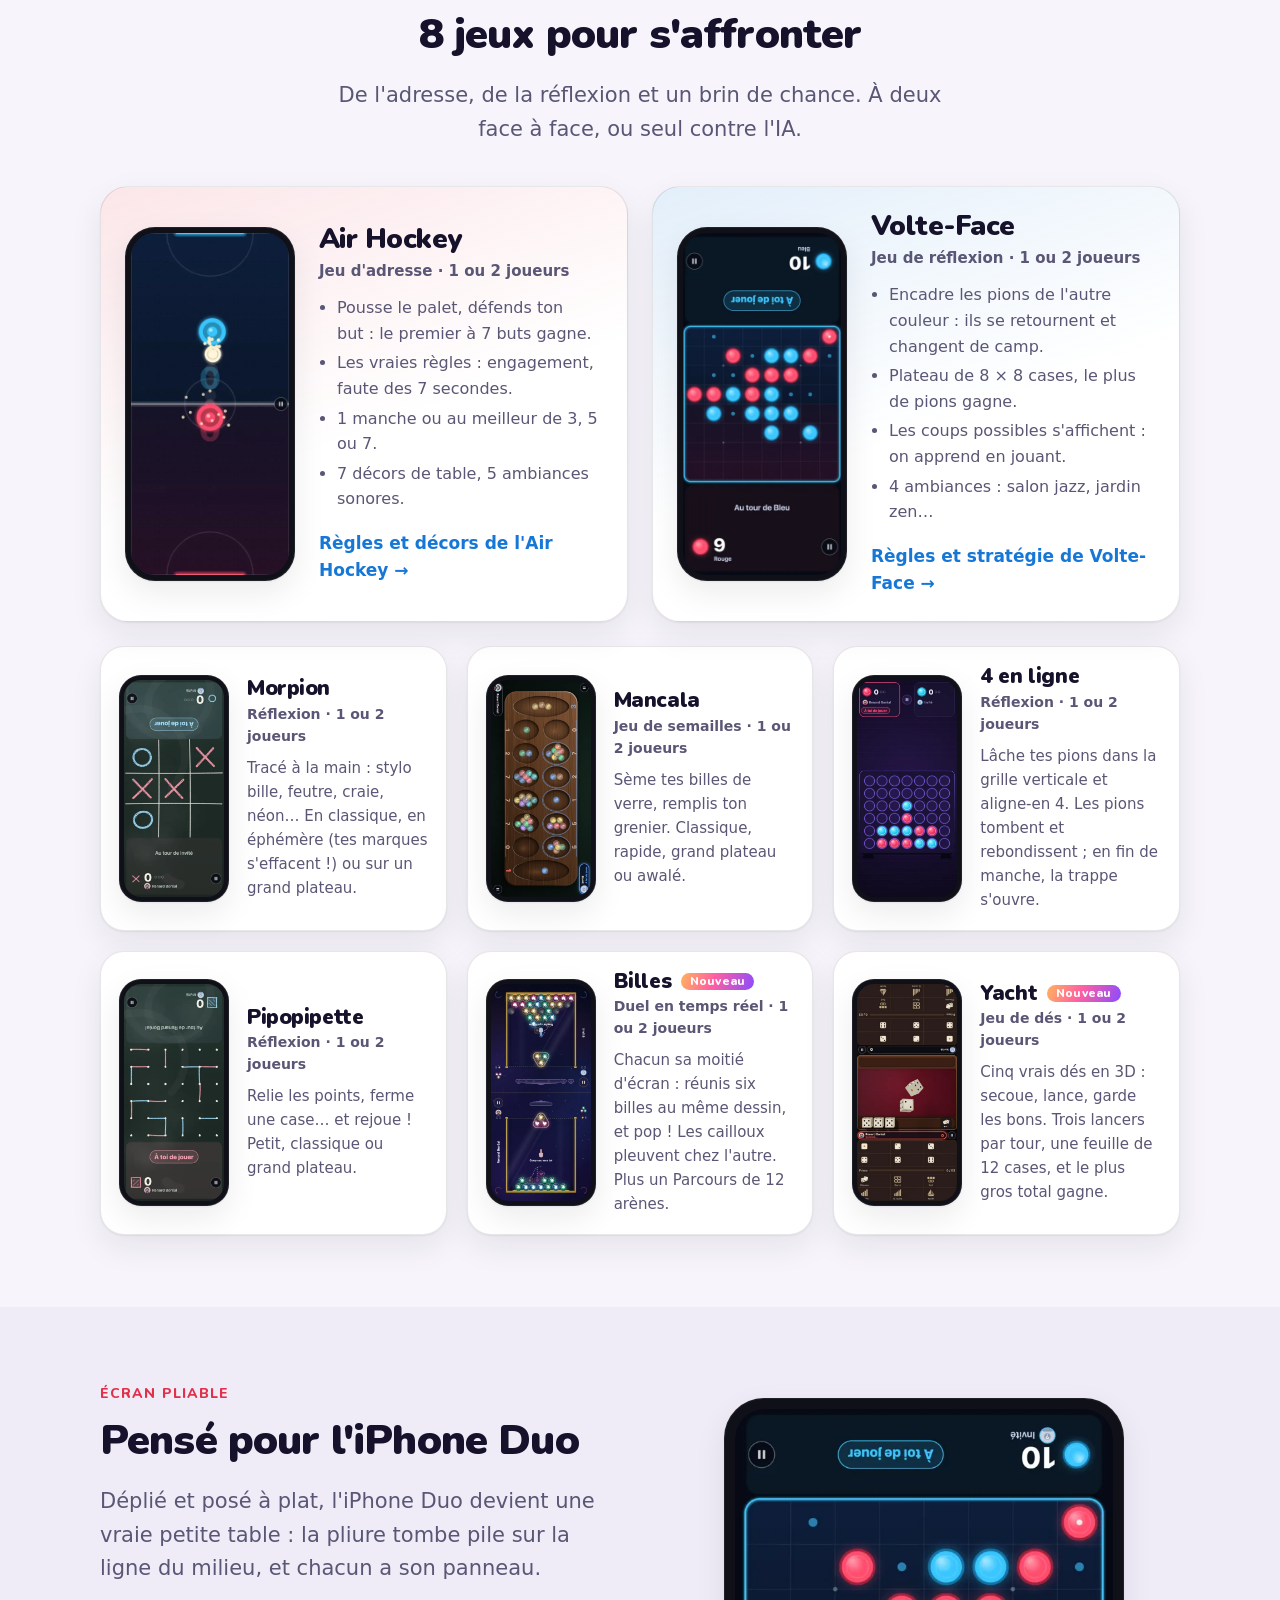
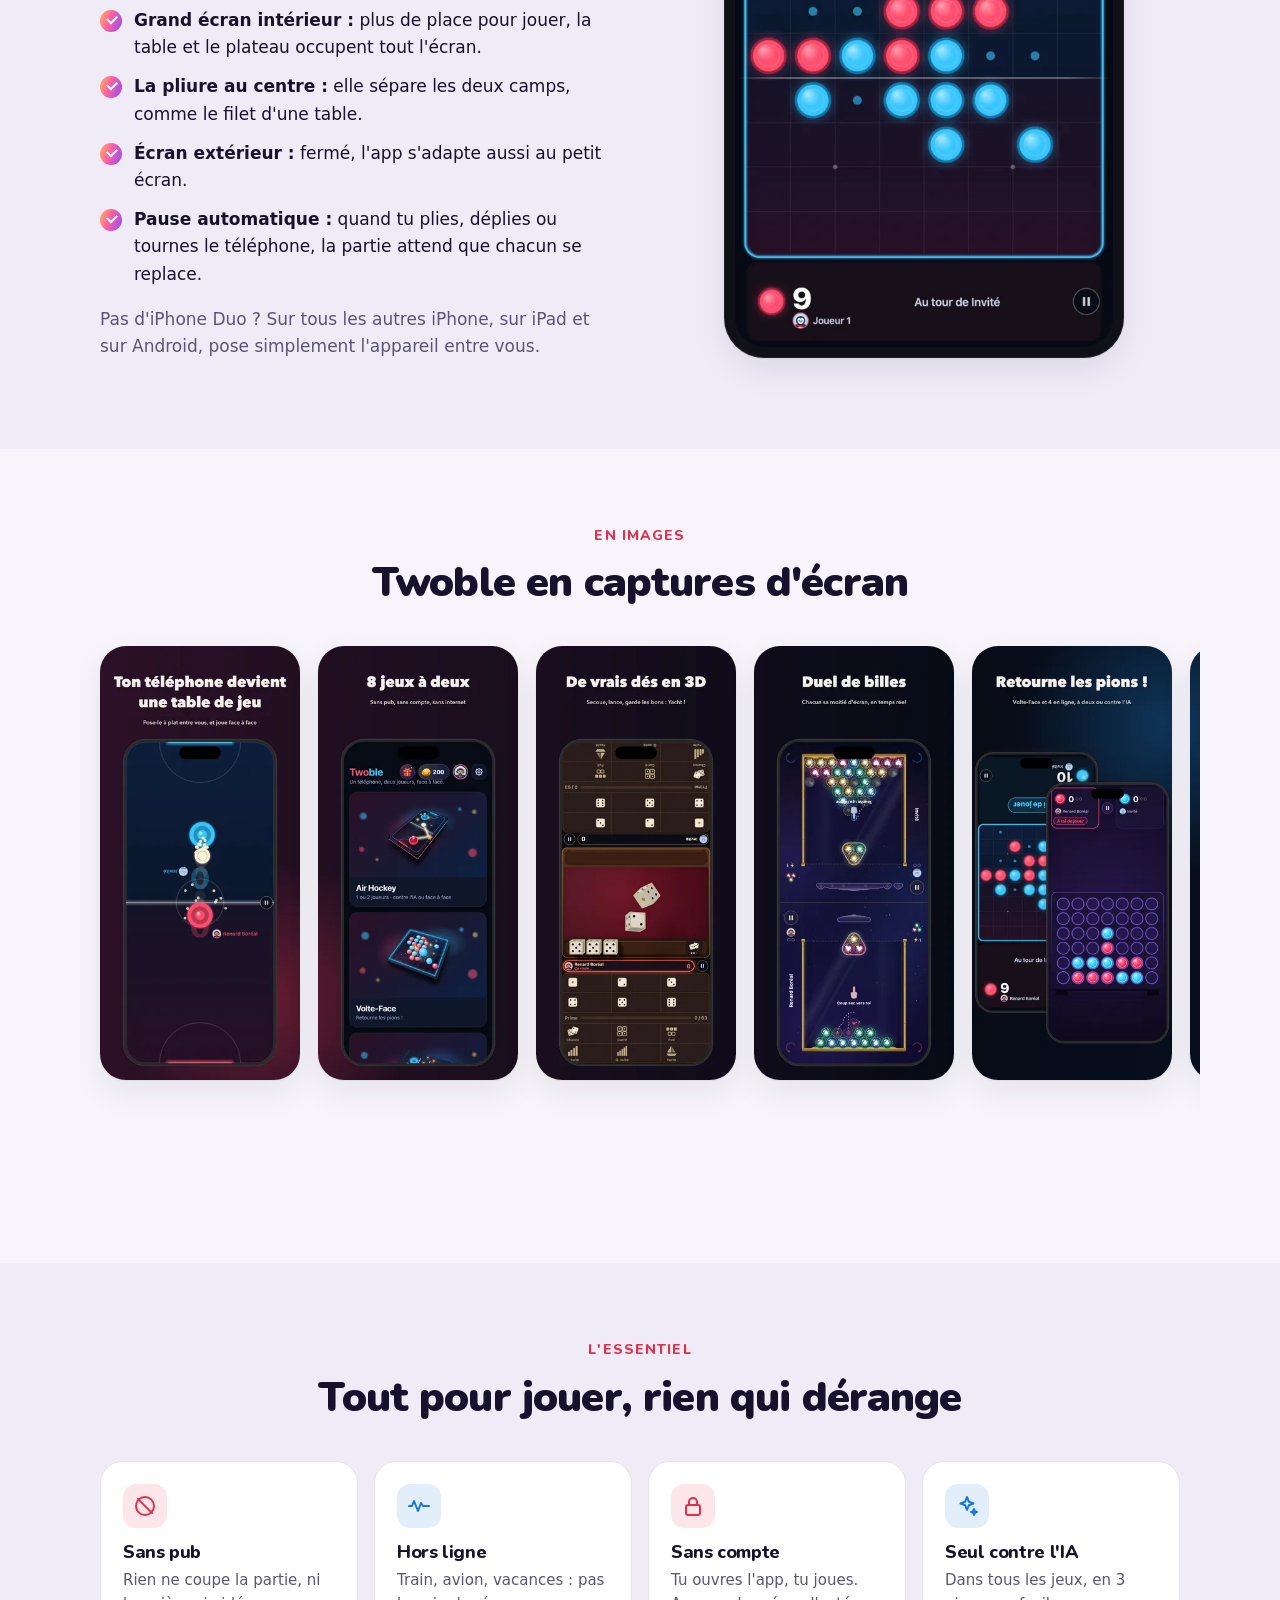
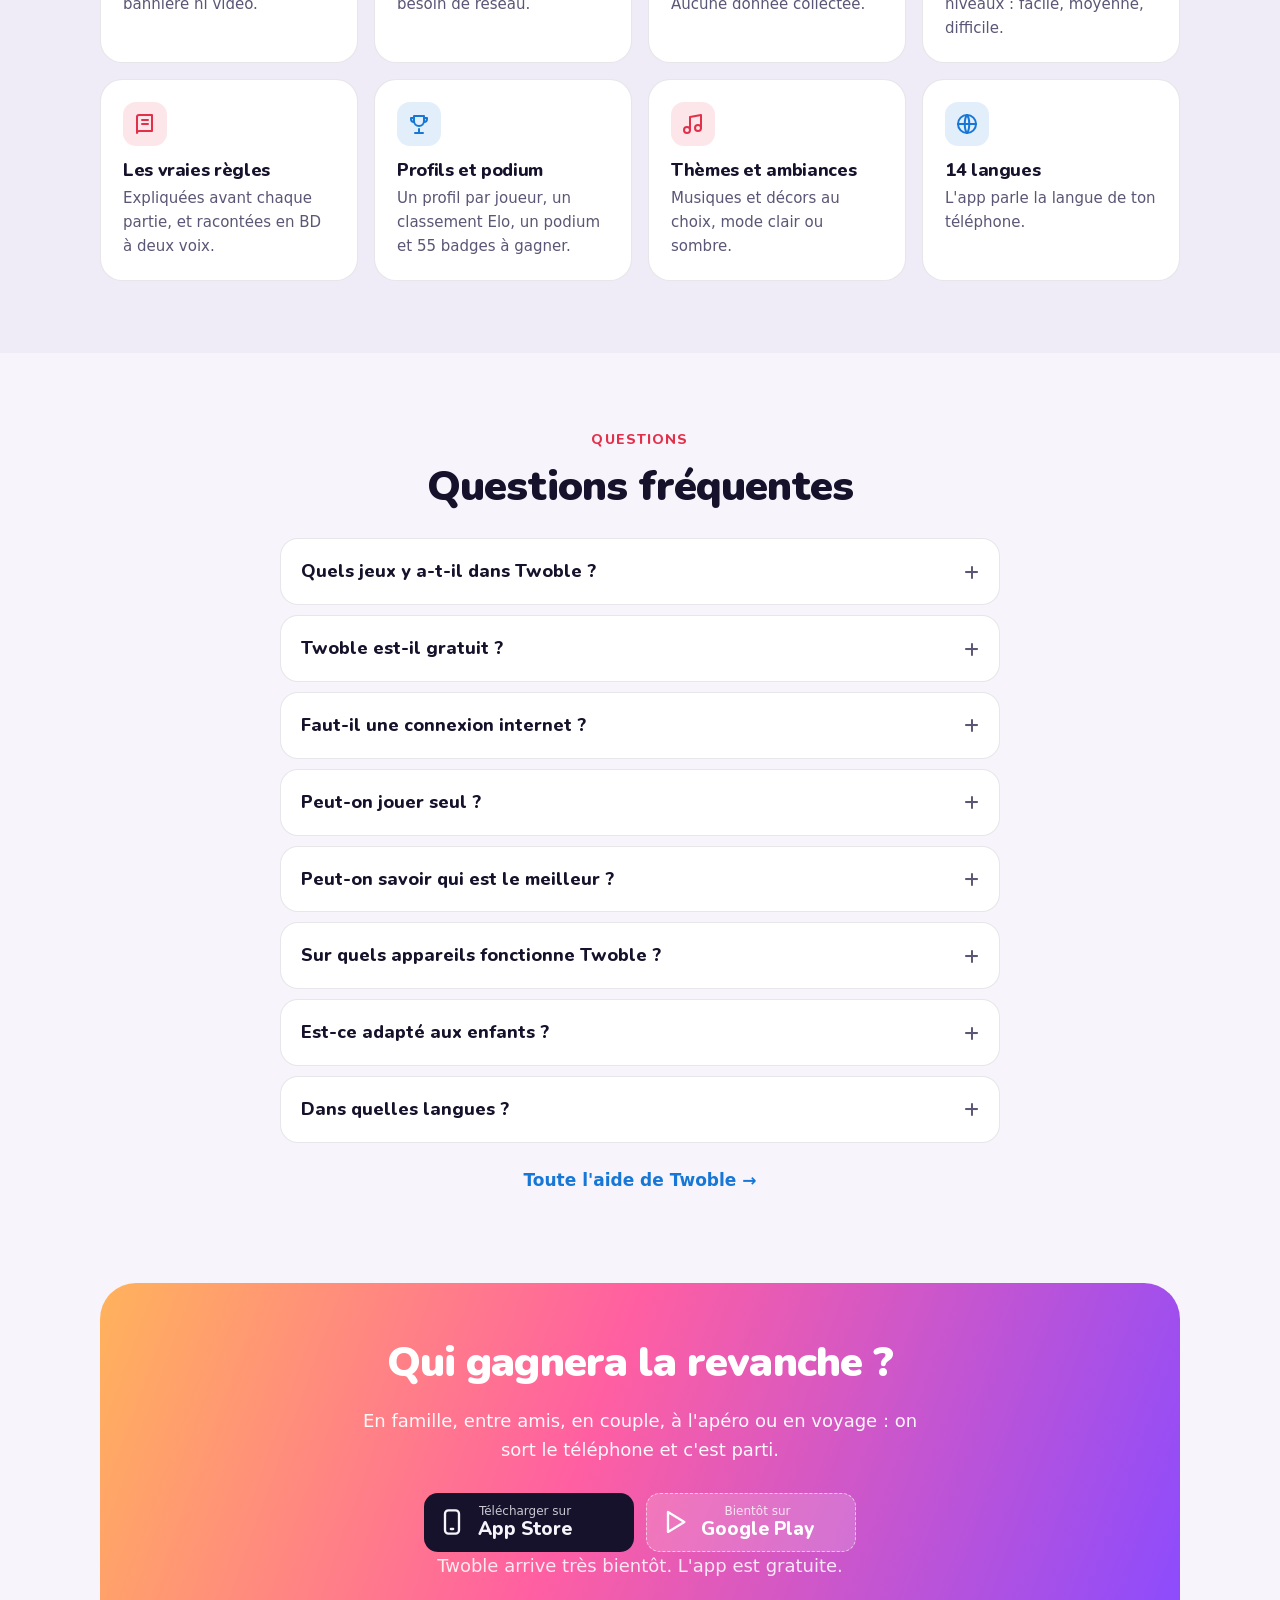
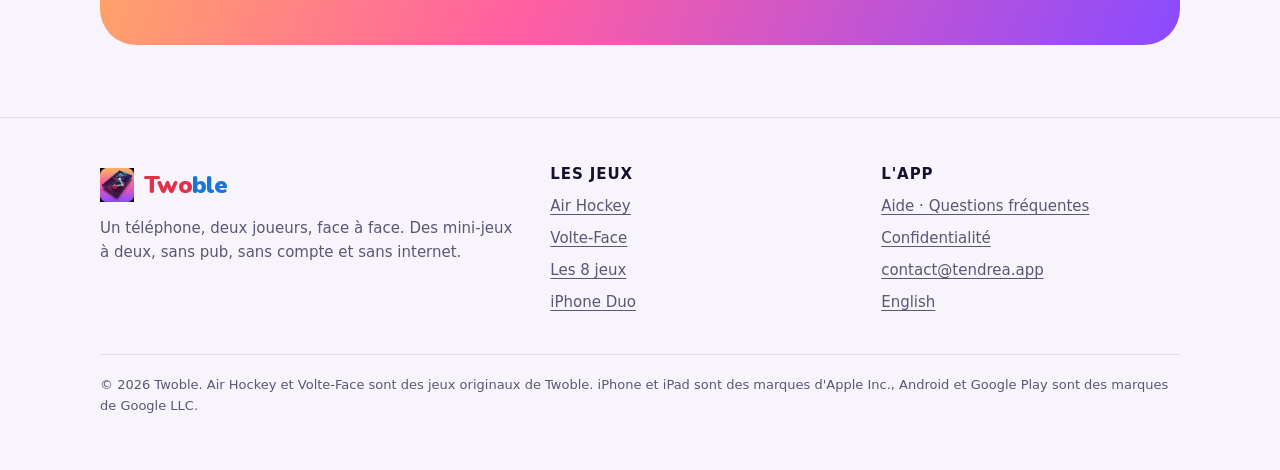
==== commit 9148ea9b: "Version 1.2 : 8 jeux (Billes, Yacht), galerie des nouvelles captures des stores, profils, podium et " ====
--- a/index.html
+++ b/index.html
@@ -4,7 +4,7 @@
 <meta charset="utf-8">
 <meta name="viewport" content="width=device-width, initial-scale=1, viewport-fit=cover">
 <title>Twoble : jeux à 2 joueurs sur un seul téléphone, face à face</title>
-<meta name="description" content="Ton téléphone devient une table de jeu : air hockey et Volte-Face, à deux face à face ou contre l'IA. Gratuit, sans pub, sans compte, hors ligne.">
+<meta name="description" content="Ton téléphone devient une table de jeu : 8 jeux à deux, face à face ou contre l'IA. Air hockey, Volte-Face, Yacht, billes… Gratuit, sans pub, hors ligne.">
 <link rel="canonical" href="https://me.bseb.it/twoble/">
 <link rel="alternate" hreflang="fr" href="https://me.bseb.it/twoble/">
 <link rel="alternate" hreflang="en" href="https://me.bseb.it/twoble/en/">
@@ -17,7 +17,7 @@
 <meta property="og:type" content="website">
 <meta property="og:site_name" content="Twoble">
 <meta property="og:title" content="Twoble : jeux à 2 joueurs sur un seul téléphone, face à face">
-<meta property="og:description" content="Ton téléphone devient une table de jeu : air hockey et Volte-Face, à deux face à face ou contre l'IA. Gratuit, sans pub, sans compte, hors ligne.">
+<meta property="og:description" content="Ton téléphone devient une table de jeu : 8 jeux à deux, face à face ou contre l'IA. Air hockey, Volte-Face, Yacht, billes… Gratuit, sans pub, hors ligne.">
 <meta property="og:url" content="https://me.bseb.it/twoble/">
 <meta property="og:image" content="https://me.bseb.it/twoble/assets/img/og-fr.jpg">
 <meta property="og:image:width" content="1200">
@@ -30,8 +30,8 @@
 <link rel="icon" type="image/png" sizes="48x48" href="favicon-48.png">
 <link rel="apple-touch-icon" href="apple-touch-icon.png">
 <link rel="preload" href="assets/fonts/nunito-latin.woff2" as="font" type="font/woff2" crossorigin>
-<link rel="stylesheet" href="assets/site.css?v=2026-10-30">
-<script type="application/ld+json">{"@context":"https://schema.org","@graph":[{"@type":"WebSite","@id":"https://me.bseb.it/twoble/#website","name":"Twoble","url":"https://me.bseb.it/twoble/","inLanguage":["fr","en"]},{"@type":"WebPage","@id":"https://me.bseb.it/twoble/#webpage","url":"https://me.bseb.it/twoble/","name":"Twoble : jeux à 2 joueurs sur un seul téléphone, face à face","description":"Ton téléphone devient une table de jeu : air hockey et Volte-Face, à deux face à face ou contre l'IA. Gratuit, sans pub, sans compte, hors ligne.","inLanguage":"fr","isPartOf":{"@id":"https://me.bseb.it/twoble/#website"},"primaryImageOfPage":"https://me.bseb.it/twoble/assets/img/og-fr.jpg","dateModified":"2026-10-30"},{"@type":"MobileApplication","@id":"https://me.bseb.it/twoble/#app","name":"Twoble","alternateName":"Twoble : Je te plie","description":"Ton téléphone devient une table de jeu : air hockey et Volte-Face, à deux face à face ou contre l'IA. Gratuit, sans pub, sans compte, hors ligne.","url":"https://me.bseb.it/twoble/","image":"https://me.bseb.it/twoble/assets/img/og-fr.jpg","screenshot":["https://me.bseb.it/twoble/assets/img/fr-store-01-table-640.webp","https://me.bseb.it/twoble/assets/img/fr-store-02-six-jeux-640.webp","https://me.bseb.it/twoble/assets/img/fr-store-03-volte-face-640.webp","https://me.bseb.it/twoble/assets/img/fr-store-04-mancala-640.webp","https://me.bseb.it/twoble/assets/img/fr-store-05-quatre-640.webp","https://me.bseb.it/twoble/assets/img/fr-store-06-traces-640.webp","https://me.bseb.it/twoble/assets/img/fr-store-07-profils-640.webp","https://me.bseb.it/twoble/assets/img/fr-store-08-pepites-640.webp"],"applicationCategory":"GameApplication","applicationSubCategory":"Jeux de société, jeux à deux","operatingSystem":"iOS 15+, iPadOS 15+, Android 7+","inLanguage":["fr","en","es","pt-BR","de","it","nl","pl","tr","ja","ko","zh-Hans","zh-Hant"],"contentRating":"4+","isAccessibleForFree":true,"offers":{"@type":"Offer","price":"0","priceCurrency":"EUR"},"installUrl":["https://apps.apple.com/app/id6828599340"]},{"@type":"FAQPage","mainEntity":[{"@type":"Question","name":"Twoble est-il gratuit ?","acceptedAnswer":{"@type":"Answer","text":"Oui. Twoble est gratuit et sans publicité. Aucun compte n'est demandé."}},{"@type":"Question","name":"Faut-il une connexion internet ?","acceptedAnswer":{"@type":"Answer","text":"Non. Les deux jeux fonctionnent entièrement hors ligne : dans le train, en avion, en vacances ou au fond du jardin."}},{"@type":"Question","name":"Peut-on jouer seul ?","acceptedAnswer":{"@type":"Answer","text":"Oui. Air Hockey et Volte-Face se jouent aussi contre l'IA, avec trois niveaux : facile, moyenne et difficile."}},{"@type":"Question","name":"Sur quels appareils fonctionne Twoble ?","acceptedAnswer":{"@type":"Answer","text":"Sur iPhone et iPad (iOS 15 ou plus récent) et sur Android (Android 7 ou plus récent). L'app est optimisée pour l'iPhone Duo et les téléphones pliables."}},{"@type":"Question","name":"Est-ce adapté aux enfants ?","acceptedAnswer":{"@type":"Answer","text":"Oui. L'app est classée 4+, sans pub et sans collecte de données. Les règles sont expliquées simplement avant chaque partie, et les coups possibles s'affichent dans Volte-Face."}},{"@type":"Question","name":"Dans quelles langues ?","acceptedAnswer":{"@type":"Answer","text":"En 13 langues : français, anglais, espagnol, portugais (Brésil), allemand, italien, néerlandais, polonais, turc, japonais, coréen, chinois simplifié et chinois traditionnel. L'app suit la langue du téléphone."}}]}]}</script>
+<link rel="stylesheet" href="assets/site.css?v=2026-11-02">
+<script type="application/ld+json">{"@context":"https://schema.org","@graph":[{"@type":"WebSite","@id":"https://me.bseb.it/twoble/#website","name":"Twoble","url":"https://me.bseb.it/twoble/","inLanguage":["fr","en"]},{"@type":"WebPage","@id":"https://me.bseb.it/twoble/#webpage","url":"https://me.bseb.it/twoble/","name":"Twoble : jeux à 2 joueurs sur un seul téléphone, face à face","description":"Ton téléphone devient une table de jeu : 8 jeux à deux, face à face ou contre l'IA. Air hockey, Volte-Face, Yacht, billes… Gratuit, sans pub, hors ligne.","inLanguage":"fr","isPartOf":{"@id":"https://me.bseb.it/twoble/#website"},"primaryImageOfPage":"https://me.bseb.it/twoble/assets/img/og-fr.jpg","dateModified":"2026-11-02"},{"@type":"MobileApplication","@id":"https://me.bseb.it/twoble/#app","name":"Twoble","alternateName":"Twoble : Je te plie","description":"Ton téléphone devient une table de jeu : 8 jeux à deux, face à face ou contre l'IA. Air hockey, Volte-Face, Yacht, billes… Gratuit, sans pub, hors ligne.","url":"https://me.bseb.it/twoble/","image":"https://me.bseb.it/twoble/assets/img/og-fr.jpg","screenshot":["https://me.bseb.it/twoble/assets/img/fr-store-01-table-640.webp","https://me.bseb.it/twoble/assets/img/fr-store-02-huit-jeux-640.webp","https://me.bseb.it/twoble/assets/img/fr-store-03-yacht-640.webp","https://me.bseb.it/twoble/assets/img/fr-store-04-billes-640.webp","https://me.bseb.it/twoble/assets/img/fr-store-05-volte-face-640.webp","https://me.bseb.it/twoble/assets/img/fr-store-06-mancala-640.webp","https://me.bseb.it/twoble/assets/img/fr-store-07-traces-640.webp","https://me.bseb.it/twoble/assets/img/fr-store-08-profils-640.webp"],"applicationCategory":"GameApplication","applicationSubCategory":"Jeux de société, jeux à deux","operatingSystem":"iOS 15+, iPadOS 15+, Android 7+","inLanguage":["fr","fr-CA","en","es","pt-BR","de","it","nl","pl","tr","ja","ko","zh-Hans","zh-Hant"],"contentRating":"4+","isAccessibleForFree":true,"offers":{"@type":"Offer","price":"0","priceCurrency":"EUR"},"installUrl":["https://apps.apple.com/app/id6828599340"]},{"@type":"FAQPage","mainEntity":[{"@type":"Question","name":"Quels jeux y a-t-il dans Twoble ?","acceptedAnswer":{"@type":"Answer","text":"8 jeux à deux : Air Hockey, Volte-Face (le jeu de pions à retourner), Morpion, Mancala, 4 en ligne, Pipopipette, Billes (un duel de billes de verre en temps réel) et Yacht (le jeu de dés, avec cinq dés en 3D)."}},{"@type":"Question","name":"Twoble est-il gratuit ?","acceptedAnswer":{"@type":"Answer","text":"Oui. Twoble est gratuit et sans publicité. Aucun compte n'est demandé."}},{"@type":"Question","name":"Faut-il une connexion internet ?","acceptedAnswer":{"@type":"Answer","text":"Non. Les 8 jeux fonctionnent entièrement hors ligne : dans le train, en avion, en vacances ou au fond du jardin."}},{"@type":"Question","name":"Peut-on jouer seul ?","acceptedAnswer":{"@type":"Answer","text":"Oui. Tous les jeux se jouent aussi contre l'IA, avec trois niveaux : facile, moyenne et difficile."}},{"@type":"Question","name":"Peut-on savoir qui est le meilleur ?","acceptedAnswer":{"@type":"Answer","text":"Oui. Chaque joueur a son profil, un prénom et un avatar gardés sur le téléphone, sans compte. Twoble compte les victoires et les face-à-face, tient un classement Elo et un podium, et 55 badges sont à gagner en jouant. Sur iPhone et iPad, les badges peuvent aussi devenir des succès Game Center, si tu le veux."}},{"@type":"Question","name":"Sur quels appareils fonctionne Twoble ?","acceptedAnswer":{"@type":"Answer","text":"Sur iPhone et iPad (iOS 15 ou plus récent) et sur Android (Android 7 ou plus récent). L'app est optimisée pour l'iPhone Duo et les téléphones pliables."}},{"@type":"Question","name":"Est-ce adapté aux enfants ?","acceptedAnswer":{"@type":"Answer","text":"Oui. L'app est classée 4+, sans pub et sans collecte de données. Les règles sont expliquées simplement avant chaque partie, une BD à deux voix les raconte, et une aide peut montrer les bons coups."}},{"@type":"Question","name":"Dans quelles langues ?","acceptedAnswer":{"@type":"Answer","text":"En 14 langues : français (France et Canada), anglais, espagnol, portugais (Brésil), allemand, italien, néerlandais, polonais, turc, japonais, coréen, chinois simplifié et chinois traditionnel. L'app suit la langue du téléphone."}}]}]}</script>
 </head>
 <body>
 <a class="skip" href="#main">Aller au contenu</a>
@@ -54,10 +54,10 @@
     <div>
       <span class="eyebrow">Mini-jeux à deux · iPhone, iPad, Android</span>
       <h1>Des jeux à deux, <em>face à face</em>, sur un seul téléphone</h1>
-      <p class="lead">Pose ton téléphone à plat entre vous deux : il devient une table de jeu. Chacun son côté de l'écran, chacun ses scores à l'endroit, et c'est parti.</p>
+      <p class="lead">Pose ton téléphone à plat entre vous deux : il devient une table de jeu. Huit jeux, chacun son côté de l'écran, chacun ses scores à l'endroit, et c'est parti.</p>
       <div class="stores"><a class="store" href="https://apps.apple.com/app/id6828599340"><svg viewBox="0 0 24 24" fill="none" stroke="currentColor" stroke-width="2" stroke-linecap="round" stroke-linejoin="round" aria-hidden="true"><rect x="6" y="2" width="12" height="20" rx="3"/><path d="M11 18h2"/></svg><span><small>Télécharger sur</small><strong>App Store</strong></span></a><span class="store soon"><svg viewBox="0 0 24 24" fill="none" stroke="currentColor" stroke-width="2" stroke-linecap="round" stroke-linejoin="round" aria-hidden="true"><path d="M6 3.5v17l14-8.5z"/></svg><span><small>Bientôt sur</small><strong>Google Play</strong></span></span></div><p class="store-note">Twoble arrive très bientôt. L'app est gratuite.</p>
       <ul class="chips" aria-label="En bref">
-        <li>Gratuit</li><li>Sans pub</li><li>Sans compte</li><li>Hors ligne</li><li>13 langues</li>
+        <li>8 jeux</li><li>Gratuit</li><li>Sans pub</li><li>Sans compte</li><li>Hors ligne</li><li>14 langues</li>
       </ul>
     </div>
     <div class="devices">
@@ -84,8 +84,8 @@
   <div class="wrap">
     <div class="center">
       <span class="eyebrow">Les jeux</span>
-      <h2>Deux jeux pour s'affronter</h2>
-      <p class="lead">Un jeu d'adresse rapide et un jeu de réflexion. À deux face à face, ou seul contre l'IA.</p>
+      <h2>8 jeux pour s'affronter</h2>
+      <p class="lead">De l'adresse, de la réflexion et un brin de chance. À deux face à face, ou seul contre l'IA.</p>
     </div>
     <div class="games">
       <article class="game red">
@@ -117,6 +117,56 @@
         </div>
       </article>
     </div>
+    <div class="minis">
+      <article class="mini">
+        <div class="phone "><img src="assets/img/fr-game-morpion-360.webp" srcset="assets/img/fr-game-morpion-360.webp 360w, assets/img/fr-game-morpion-720.webp 720w" sizes="110px" width="360" height="780" alt="Partie de morpion tracée à la craie : croix et ronds sur la grille" loading="lazy" decoding="async"></div>
+        <div>
+          <h3>Morpion</h3>
+          <p class="tag">Réflexion · 1 ou 2 joueurs</p>
+          <p>Tracé à la main : stylo bille, feutre, craie, néon… En classique, en éphémère (tes marques s'effacent !) ou sur un grand plateau.</p>
+        </div>
+      </article>
+      <article class="mini">
+        <div class="phone "><img src="assets/img/fr-game-mancala-360.webp" srcset="assets/img/fr-game-mancala-360.webp 360w, assets/img/fr-game-mancala-720.webp 720w" sizes="110px" width="360" height="780" alt="Plateau de mancala en bois et ses billes de verre, en milieu de partie" loading="lazy" decoding="async"></div>
+        <div>
+          <h3>Mancala</h3>
+          <p class="tag">Jeu de semailles · 1 ou 2 joueurs</p>
+          <p>Sème tes billes de verre, remplis ton grenier. Classique, rapide, grand plateau ou awalé.</p>
+        </div>
+      </article>
+      <article class="mini">
+        <div class="phone "><img src="assets/img/fr-game-quatre-en-ligne-360.webp" srcset="assets/img/fr-game-quatre-en-ligne-360.webp 360w, assets/img/fr-game-quatre-en-ligne-720.webp 720w" sizes="110px" width="360" height="780" alt="Grille de 4 en ligne avec des pions rouges et bleus" loading="lazy" decoding="async"></div>
+        <div>
+          <h3>4 en ligne</h3>
+          <p class="tag">Réflexion · 1 ou 2 joueurs</p>
+          <p>Lâche tes pions dans la grille verticale et aligne-en 4. Les pions tombent et rebondissent ; en fin de manche, la trappe s'ouvre.</p>
+        </div>
+      </article>
+      <article class="mini">
+        <div class="phone "><img src="assets/img/fr-game-pipopipette-360.webp" srcset="assets/img/fr-game-pipopipette-360.webp 360w, assets/img/fr-game-pipopipette-720.webp 720w" sizes="110px" width="360" height="780" alt="Partie de pipopipette tracée à la craie : des traits rouges et bleus entre les points" loading="lazy" decoding="async"></div>
+        <div>
+          <h3>Pipopipette</h3>
+          <p class="tag">Réflexion · 1 ou 2 joueurs</p>
+          <p>Relie les points, ferme une case… et rejoue ! Petit, classique ou grand plateau.</p>
+        </div>
+      </article>
+      <article class="mini">
+        <div class="phone "><img src="assets/img/fr-game-billes-360.webp" srcset="assets/img/fr-game-billes-360.webp 360w, assets/img/fr-game-billes-720.webp 720w" sizes="110px" width="360" height="780" alt="Duel de Billes : un bocal de billes de verre pour chaque joueur, un de chaque côté de l'écran" loading="lazy" decoding="async"></div>
+        <div>
+          <h3>Billes <span class="new">Nouveau</span></h3>
+          <p class="tag">Duel en temps réel · 1 ou 2 joueurs</p>
+          <p>Chacun sa moitié d'écran : réunis six billes au même dessin, et pop ! Les cailloux pleuvent chez l'autre. Plus un Parcours de 12 arènes.</p>
+        </div>
+      </article>
+      <article class="mini">
+        <div class="phone "><img src="assets/img/fr-game-yacht-360.webp" srcset="assets/img/fr-game-yacht-360.webp 360w, assets/img/fr-game-yacht-720.webp 720w" sizes="110px" width="360" height="780" alt="Partie de Yacht : les dés en 3D roulent sur la piste, entre les feuilles de score des deux joueurs" loading="lazy" decoding="async"></div>
+        <div>
+          <h3>Yacht <span class="new">Nouveau</span></h3>
+          <p class="tag">Jeu de dés · 1 ou 2 joueurs</p>
+          <p>Cinq vrais dés en 3D : secoue, lance, garde les bons. Trois lancers par tour, une feuille de 12 cases, et le plus gros total gagne.</p>
+        </div>
+      </article>
+    </div>
   </div>
 </section>
 
@@ -146,14 +196,14 @@
     <h2>Twoble en captures d'écran</h2>
   </div>
   <div class="gallery" tabindex="0" aria-label="Captures d'écran de Twoble">
-    <figure><img src="assets/img/fr-store-01-table-320.webp" srcset="assets/img/fr-store-01-table-320.webp 320w, assets/img/fr-store-01-table-640.webp 640w" sizes="240px" width="320" height="694" alt="Ton téléphone devient une table de jeu : partie d'air hockey" loading="lazy" decoding="async"></figure>
-    <figure><img src="assets/img/fr-store-02-six-jeux-320.webp" srcset="assets/img/fr-store-02-six-jeux-320.webp 320w, assets/img/fr-store-02-six-jeux-640.webp 640w" sizes="240px" width="320" height="694" alt="6 jeux à deux, sans pub, sans compte, sans internet" loading="lazy" decoding="async"></figure>
-    <figure><img src="assets/img/fr-store-03-volte-face-320.webp" srcset="assets/img/fr-store-03-volte-face-320.webp 320w, assets/img/fr-store-03-volte-face-640.webp 640w" sizes="240px" width="320" height="694" alt="Retourne les pions : Volte-Face à deux ou contre le téléphone" loading="lazy" decoding="async"></figure>
-    <figure><img src="assets/img/fr-store-04-mancala-320.webp" srcset="assets/img/fr-store-04-mancala-320.webp 320w, assets/img/fr-store-04-mancala-640.webp 640w" sizes="240px" width="320" height="694" alt="Mancala, avec de vraies billes de verre" loading="lazy" decoding="async"></figure>
-    <figure><img src="assets/img/fr-store-05-quatre-320.webp" srcset="assets/img/fr-store-05-quatre-320.webp 320w, assets/img/fr-store-05-quatre-640.webp 640w" sizes="240px" width="320" height="694" alt="4 en ligne : lâche tes pions, aligne-en 4" loading="lazy" decoding="async"></figure>
-    <figure><img src="assets/img/fr-store-06-traces-320.webp" srcset="assets/img/fr-store-06-traces-320.webp 320w, assets/img/fr-store-06-traces-640.webp 640w" sizes="240px" width="320" height="694" alt="Morpion et pipopipette, tracés à la main" loading="lazy" decoding="async"></figure>
-    <figure><img src="assets/img/fr-store-07-profils-320.webp" srcset="assets/img/fr-store-07-profils-320.webp 320w, assets/img/fr-store-07-profils-640.webp 640w" sizes="240px" width="320" height="694" alt="Profils, victoires et classement Elo" loading="lazy" decoding="async"></figure>
-    <figure><img src="assets/img/fr-store-08-pepites-320.webp" srcset="assets/img/fr-store-08-pepites-320.webp 320w, assets/img/fr-store-08-pepites-640.webp 640w" sizes="240px" width="320" height="694" alt="Gagne des pépites : avatars, thèmes et musiques à débloquer" loading="lazy" decoding="async"></figure>
+    <figure><img src="assets/img/fr-store-01-table-320.webp" srcset="assets/img/fr-store-01-table-320.webp 320w, assets/img/fr-store-01-table-640.webp 640w" sizes="240px" width="320" height="694" alt="Ton téléphone devient une table de jeu : pose-le à plat entre vous, et joue face à face (partie d'air hockey)" loading="lazy" decoding="async"></figure>
+    <figure><img src="assets/img/fr-store-02-huit-jeux-320.webp" srcset="assets/img/fr-store-02-huit-jeux-320.webp 320w, assets/img/fr-store-02-huit-jeux-640.webp 640w" sizes="240px" width="320" height="694" alt="8 jeux à deux, sans pub, sans compte, sans internet" loading="lazy" decoding="async"></figure>
+    <figure><img src="assets/img/fr-store-03-yacht-320.webp" srcset="assets/img/fr-store-03-yacht-320.webp 320w, assets/img/fr-store-03-yacht-640.webp 640w" sizes="240px" width="320" height="694" alt="De vrais dés en 3D : secoue, lance, garde les bons, au Yacht" loading="lazy" decoding="async"></figure>
+    <figure><img src="assets/img/fr-store-04-billes-320.webp" srcset="assets/img/fr-store-04-billes-320.webp 320w, assets/img/fr-store-04-billes-640.webp 640w" sizes="240px" width="320" height="694" alt="Duel de billes : chacun sa moitié d'écran, en temps réel" loading="lazy" decoding="async"></figure>
+    <figure><img src="assets/img/fr-store-05-volte-face-320.webp" srcset="assets/img/fr-store-05-volte-face-320.webp 320w, assets/img/fr-store-05-volte-face-640.webp 640w" sizes="240px" width="320" height="694" alt="Retourne les pions : Volte-Face et 4 en ligne, à deux ou contre l'IA" loading="lazy" decoding="async"></figure>
+    <figure><img src="assets/img/fr-store-06-mancala-320.webp" srcset="assets/img/fr-store-06-mancala-320.webp 320w, assets/img/fr-store-06-mancala-640.webp 640w" sizes="240px" width="320" height="694" alt="De vraies billes de verre : sème tes billes et remplis ton grenier au Mancala" loading="lazy" decoding="async"></figure>
+    <figure><img src="assets/img/fr-store-07-traces-320.webp" srcset="assets/img/fr-store-07-traces-320.webp 320w, assets/img/fr-store-07-traces-640.webp 640w" sizes="240px" width="320" height="694" alt="Tracés à la main : morpion et pipopipette, comme sur papier" loading="lazy" decoding="async"></figure>
+    <figure><img src="assets/img/fr-store-08-profils-320.webp" srcset="assets/img/fr-store-08-profils-320.webp 320w, assets/img/fr-store-08-profils-640.webp 640w" sizes="240px" width="320" height="694" alt="Qui est le meilleur ? Profils, podium et badges à gagner" loading="lazy" decoding="async"></figure>
     <figure><div class="phone "><img src="assets/img/fr-hub-light-360.webp" srcset="assets/img/fr-hub-light-360.webp 360w, assets/img/fr-hub-light-720.webp 720w" sizes="240px" width="360" height="780" alt="L'accueil de Twoble en mode clair" loading="lazy" decoding="async"></div></figure>
   </div>
 </section>
@@ -168,11 +218,11 @@
       <div class="feature"><div class="ico"><svg viewBox="0 0 24 24" fill="none" stroke="currentColor" stroke-width="2" stroke-linecap="round" stroke-linejoin="round" aria-hidden="true"><path d="M4.9 4.9l14.2 14.2"/><circle cx="12" cy="12" r="9"/></svg></div><h3>Sans pub</h3><p>Rien ne coupe la partie, ni bannière ni vidéo.</p></div>
       <div class="feature"><div class="ico"><svg viewBox="0 0 24 24" fill="none" stroke="currentColor" stroke-width="2" stroke-linecap="round" stroke-linejoin="round" aria-hidden="true"><path d="M2 12h3l2-5 4 10 3-8 2 3h6"/></svg></div><h3>Hors ligne</h3><p>Train, avion, vacances : pas besoin de réseau.</p></div>
       <div class="feature"><div class="ico"><svg viewBox="0 0 24 24" fill="none" stroke="currentColor" stroke-width="2" stroke-linecap="round" stroke-linejoin="round" aria-hidden="true"><rect x="5" y="11" width="14" height="10" rx="2"/><path d="M8 11V8a4 4 0 0 1 8 0v3"/></svg></div><h3>Sans compte</h3><p>Tu ouvres l'app, tu joues. Aucune donnée collectée.</p></div>
-      <div class="feature"><div class="ico"><svg viewBox="0 0 24 24" fill="none" stroke="currentColor" stroke-width="2" stroke-linecap="round" stroke-linejoin="round" aria-hidden="true"><path d="M12 3l1.8 4.7L18.5 9.5l-4.7 1.8L12 16l-1.8-4.7L5.5 9.5l4.7-1.8z"/><path d="M19 15l.8 2.2L22 18l-2.2.8L19 21l-.8-2.2L16 18l2.2-.8z"/></svg></div><h3>Seul contre l'IA</h3><p>Dans les deux jeux, en 3 niveaux : facile, moyenne, difficile.</p></div>
-      <div class="feature"><div class="ico"><svg viewBox="0 0 24 24" fill="none" stroke="currentColor" stroke-width="2" stroke-linecap="round" stroke-linejoin="round" aria-hidden="true"><path d="M4 5a2 2 0 0 1 2-2h13v16H6a2 2 0 0 0-2 2z"/><path d="M4 19V5M9 8h6M9 12h6"/></svg></div><h3>Les vraies règles</h3><p>Expliquées avant chaque partie, même pour les plus jeunes.</p></div>
-      <div class="feature"><div class="ico"><svg viewBox="0 0 24 24" fill="none" stroke="currentColor" stroke-width="2" stroke-linecap="round" stroke-linejoin="round" aria-hidden="true"><circle cx="12" cy="12" r="9"/><path d="M12 3a9 9 0 0 0 0 18z" fill="currentColor"/></svg></div><h3>Clair ou sombre</h3><p>L'app suit l'apparence du téléphone, ou ton choix.</p></div>
-      <div class="feature"><div class="ico"><svg viewBox="0 0 24 24" fill="none" stroke="currentColor" stroke-width="2" stroke-linecap="round" stroke-linejoin="round" aria-hidden="true"><path d="M9 18V5l11-2v13"/><circle cx="6" cy="18" r="3"/><circle cx="17" cy="16" r="3"/></svg></div><h3>Ambiances sonores</h3><p>Une musique au choix par jeu, avec trois volumes : musique, ambiance, effets.</p></div>
-      <div class="feature"><div class="ico"><svg viewBox="0 0 24 24" fill="none" stroke="currentColor" stroke-width="2" stroke-linecap="round" stroke-linejoin="round" aria-hidden="true"><circle cx="12" cy="12" r="9"/><path d="M3 12h18M12 3c3 3.5 3 14.5 0 18M12 3c-3 3.5-3 14.5 0 18"/></svg></div><h3>13 langues</h3><p>L'app parle la langue de ton téléphone.</p></div>
+      <div class="feature"><div class="ico"><svg viewBox="0 0 24 24" fill="none" stroke="currentColor" stroke-width="2" stroke-linecap="round" stroke-linejoin="round" aria-hidden="true"><path d="M12 3l1.8 4.7L18.5 9.5l-4.7 1.8L12 16l-1.8-4.7L5.5 9.5l4.7-1.8z"/><path d="M19 15l.8 2.2L22 18l-2.2.8L19 21l-.8-2.2L16 18l2.2-.8z"/></svg></div><h3>Seul contre l'IA</h3><p>Dans tous les jeux, en 3 niveaux : facile, moyenne, difficile.</p></div>
+      <div class="feature"><div class="ico"><svg viewBox="0 0 24 24" fill="none" stroke="currentColor" stroke-width="2" stroke-linecap="round" stroke-linejoin="round" aria-hidden="true"><path d="M4 5a2 2 0 0 1 2-2h13v16H6a2 2 0 0 0-2 2z"/><path d="M4 19V5M9 8h6M9 12h6"/></svg></div><h3>Les vraies règles</h3><p>Expliquées avant chaque partie, et racontées en BD à deux voix.</p></div>
+      <div class="feature"><div class="ico"><svg viewBox="0 0 24 24" fill="none" stroke="currentColor" stroke-width="2" stroke-linecap="round" stroke-linejoin="round" aria-hidden="true"><path d="M8 21h8M12 17v4M7 4h10v5a5 5 0 0 1-10 0z"/><path d="M17 6h3v1a3 3 0 0 1-3 3M7 6H4v1a3 3 0 0 0 3 3"/></svg></div><h3>Profils et podium</h3><p>Un profil par joueur, un classement Elo, un podium et 55 badges à gagner.</p></div>
+      <div class="feature"><div class="ico"><svg viewBox="0 0 24 24" fill="none" stroke="currentColor" stroke-width="2" stroke-linecap="round" stroke-linejoin="round" aria-hidden="true"><path d="M9 18V5l11-2v13"/><circle cx="6" cy="18" r="3"/><circle cx="17" cy="16" r="3"/></svg></div><h3>Thèmes et ambiances</h3><p>Musiques et décors au choix, mode clair ou sombre.</p></div>
+      <div class="feature"><div class="ico"><svg viewBox="0 0 24 24" fill="none" stroke="currentColor" stroke-width="2" stroke-linecap="round" stroke-linejoin="round" aria-hidden="true"><circle cx="12" cy="12" r="9"/><path d="M3 12h18M12 3c3 3.5 3 14.5 0 18M12 3c-3 3.5-3 14.5 0 18"/></svg></div><h3>14 langues</h3><p>L'app parle la langue de ton téléphone.</p></div>
     </div>
   </div>
 </section>
@@ -183,7 +233,7 @@
       <span class="eyebrow">Questions</span>
       <h2>Questions fréquentes</h2>
     </div>
-    <div class="faq"><details><summary>Twoble est-il gratuit ?</summary><div><p>Oui. Twoble est gratuit et sans publicité. Aucun compte n'est demandé.</p></div></details><details><summary>Faut-il une connexion internet ?</summary><div><p>Non. Les deux jeux fonctionnent entièrement hors ligne : dans le train, en avion, en vacances ou au fond du jardin.</p></div></details><details><summary>Peut-on jouer seul ?</summary><div><p>Oui. Air Hockey et Volte-Face se jouent aussi contre l'IA, avec trois niveaux : facile, moyenne et difficile.</p></div></details><details><summary>Sur quels appareils fonctionne Twoble ?</summary><div><p>Sur iPhone et iPad (iOS 15 ou plus récent) et sur Android (Android 7 ou plus récent). L'app est optimisée pour l'iPhone Duo et les téléphones pliables.</p></div></details><details><summary>Est-ce adapté aux enfants ?</summary><div><p>Oui. L'app est classée 4+, sans pub et sans collecte de données. Les règles sont expliquées simplement avant chaque partie, et les coups possibles s'affichent dans Volte-Face.</p></div></details><details><summary>Dans quelles langues ?</summary><div><p>En 13 langues : français, anglais, espagnol, portugais (Brésil), allemand, italien, néerlandais, polonais, turc, japonais, coréen, chinois simplifié et chinois traditionnel. L'app suit la langue du téléphone.</p></div></details></div>
+    <div class="faq"><details><summary>Quels jeux y a-t-il dans Twoble ?</summary><div><p>8 jeux à deux : Air Hockey, Volte-Face (le jeu de pions à retourner), Morpion, Mancala, 4 en ligne, Pipopipette, Billes (un duel de billes de verre en temps réel) et Yacht (le jeu de dés, avec cinq dés en 3D).</p></div></details><details><summary>Twoble est-il gratuit ?</summary><div><p>Oui. Twoble est gratuit et sans publicité. Aucun compte n'est demandé.</p></div></details><details><summary>Faut-il une connexion internet ?</summary><div><p>Non. Les 8 jeux fonctionnent entièrement hors ligne : dans le train, en avion, en vacances ou au fond du jardin.</p></div></details><details><summary>Peut-on jouer seul ?</summary><div><p>Oui. Tous les jeux se jouent aussi contre l'IA, avec trois niveaux : facile, moyenne et difficile.</p></div></details><details><summary>Peut-on savoir qui est le meilleur ?</summary><div><p>Oui. Chaque joueur a son profil, un prénom et un avatar gardés sur le téléphone, sans compte. Twoble compte les victoires et les face-à-face, tient un classement Elo et un podium, et 55 badges sont à gagner en jouant. Sur iPhone et iPad, les badges peuvent aussi devenir des succès Game Center, si tu le veux.</p></div></details><details><summary>Sur quels appareils fonctionne Twoble ?</summary><div><p>Sur iPhone et iPad (iOS 15 ou plus récent) et sur Android (Android 7 ou plus récent). L'app est optimisée pour l'iPhone Duo et les téléphones pliables.</p></div></details><details><summary>Est-ce adapté aux enfants ?</summary><div><p>Oui. L'app est classée 4+, sans pub et sans collecte de données. Les règles sont expliquées simplement avant chaque partie, une BD à deux voix les raconte, et une aide peut montrer les bons coups.</p></div></details><details><summary>Dans quelles langues ?</summary><div><p>En 14 langues : français (France et Canada), anglais, espagnol, portugais (Brésil), allemand, italien, néerlandais, polonais, turc, japonais, coréen, chinois simplifié et chinois traditionnel. L'app suit la langue du téléphone.</p></div></details></div>
     <p class="center" style="margin-top:24px"><a class="more" href="support.html">Toute l'aide de Twoble</a></p>
   </div>
 </section>
@@ -209,6 +259,7 @@
       <ul>
         <li><a href="air-hockey.html">Air Hockey</a></li>
         <li><a href="volte-face.html">Volte-Face</a></li>
+        <li><a href="./#jeux">Les 8 jeux</a></li>
         <li><a href="./#iphone-duo">iPhone Duo</a></li>
       </ul>
     </div>
--- a/assets/site.css
+++ b/assets/site.css
@@ -199,6 +199,20 @@
   .game { grid-template-columns: 1fr; }
   .game .phone { width: 150px; margin: 0 auto; }
 }
+/* Small game cards (the games without a page of their own) */
+.minis { display: grid; grid-template-columns: repeat(3, 1fr); gap: 20px; margin-top: 24px; }
+.mini { display: grid; grid-template-columns: 110px 1fr; gap: 18px; align-items: center; background: var(--surface); border: 1px solid var(--line);
+  border-radius: 24px; padding: 18px; box-shadow: var(--shadow); min-width: 0; }
+.mini .phone { width: 110px; padding: 5px; border-radius: 22px; }
+.mini .phone img { border-radius: 17px; }
+.mini h3 { font-size: 21px; font-weight: 900; margin-bottom: 2px; }
+.mini .tag { font-weight: 700; color: var(--muted); font-size: 14px; margin: 0 0 8px; }
+.mini p { margin: 0; color: var(--muted); font-size: 15px; }
+.mini .new { display: inline-block; vertical-align: 3px; margin-left: 4px; padding: 2px 9px; border-radius: 99px; background: var(--sunset); color: #fff;
+  font-size: 12px; font-weight: 800; letter-spacing: .02em; }
+@media (max-width: 1100px) { .minis { grid-template-columns: 1fr 1fr; } }
+@media (max-width: 700px) { .minis { grid-template-columns: 1fr; } }
+@media (max-width: 380px) { .mini { grid-template-columns: 90px 1fr; gap: 14px; padding: 14px; } .mini .phone { width: 90px; } }
 
 /* Split feature (text + image) */
 .split { display: grid; grid-template-columns: 1fr 1fr; gap: 56px; align-items: center; }
